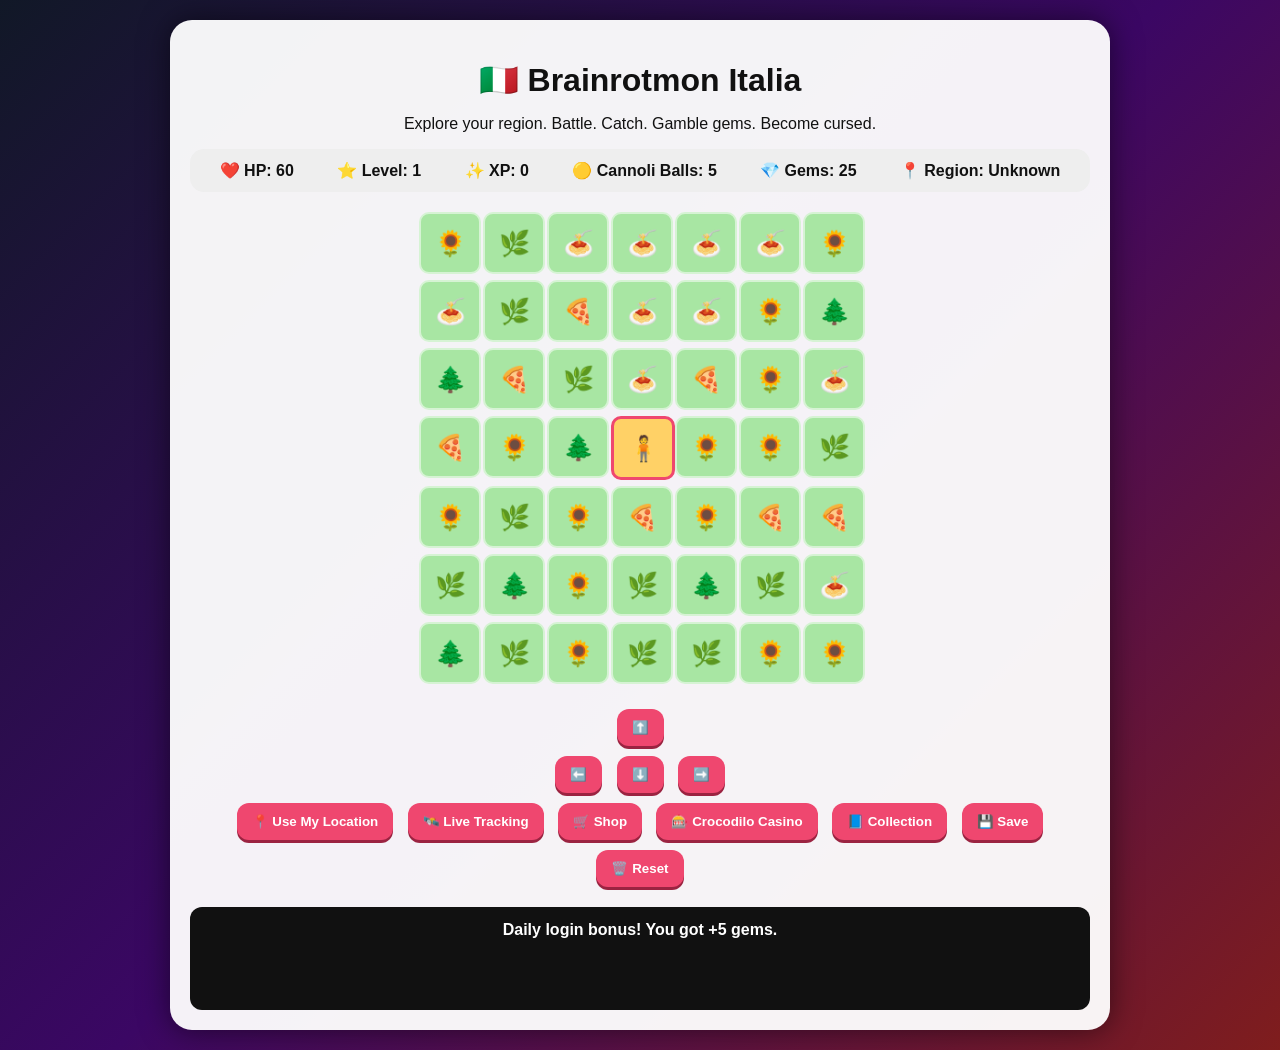
==== brainrot.html @ da54d619 "Add image battles and Crocodilo Casino" ====
<!DOCTYPE html>
<html>
<head>
  <title>Brainrotmon Italia</title>
  <style>
    body {
      font-family: Arial, sans-serif;
      background: linear-gradient(135deg, #111827, #3b0764, #7f1d1d);
      text-align: center;
      color: white;
      margin: 0;
      padding: 20px;
    }

    #game {
      max-width: 900px;
      margin: auto;
      background: rgba(255, 255, 255, 0.95);
      color: #111;
      padding: 20px;
      border-radius: 22px;
      box-shadow: 0 0 30px #0008;
    }

    h1 {
      margin-bottom: 5px;
    }

    #stats {
      display: flex;
      justify-content: space-around;
      flex-wrap: wrap;
      gap: 8px;
      background: #eee;
      padding: 12px;
      border-radius: 14px;
      margin-bottom: 15px;
      font-weight: bold;
    }

    #map {
      display: grid;
      grid-template-columns: repeat(7, 58px);
      gap: 6px;
      justify-content: center;
      margin: 20px;
    }

    .tile {
      width: 58px;
      height: 58px;
      background: #a8e6a3;
      border-radius: 10px;
      display: flex;
      align-items: center;
      justify-content: center;
      font-size: 25px;
      border: 2px solid #ffffff88;
    }

    .player {
      background: #ffd166;
      border: 3px solid #ef476f;
    }

    button {
      margin: 5px;
      padding: 11px 15px;
      border: none;
      border-radius: 12px;
      background: #ef476f;
      color: white;
      cursor: pointer;
      font-weight: bold;
      box-shadow: 0 3px 0 #9b2341;
    }

    button:hover {
      background: #d43d61;
    }

    button:active {
      transform: translateY(2px);
      box-shadow: 0 1px 0 #9b2341;
    }

    #battle, #shop, #collectionBox, #casino {
      background: #f3f3f3;
      border-radius: 16px;
      padding: 14px;
      margin-top: 14px;
    }

    #battleView {
      background: radial-gradient(circle, #fff7ad, #ffb703, #fb7185);
      border: 5px solid #111;
      border-radius: 22px;
      padding: 20px;
      margin: 15px auto;
      max-width: 650px;
      display: flex;
      justify-content: space-around;
      align-items: center;
      gap: 15px;
    }

    .fighter {
      width: 220px;
      min-height: 260px;
      background: white;
      border-radius: 18px;
      padding: 12px;
      box-shadow: 0 0 15px #0004;
    }

    .monster-img {
      width: 190px;
      height: 190px;
      object-fit: contain;
      border-radius: 14px;
      background: #fff;
    }

    .player-avatar {
      font-size: 110px;
      height: 190px;
      display: flex;
      align-items: center;
      justify-content: center;
    }

    .vs {
      font-size: 35px;
      font-weight: bold;
      color: white;
      text-shadow: 2px 2px 4px #000;
    }

    .hpbar {
      width: 200px;
      height: 16px;
      background: #ccc;
      border-radius: 10px;
      margin: 8px auto;
      overflow: hidden;
    }

    .hpfill {
      height: 100%;
      background: #06d6a0;
      width: 100%;
    }

    #casinoPull {
      background: linear-gradient(135deg, #020617, #581c87, #be123c);
      color: white;
      border-radius: 20px;
      padding: 20px;
      margin: 12px auto;
      max-width: 500px;
      border: 4px solid gold;
    }

    #casinoResult img {
      width: 180px;
      height: 180px;
      object-fit: contain;
      background: white;
      border-radius: 18px;
      padding: 10px;
      margin-top: 10px;
    }

    .collection-card {
      display: inline-block;
      width: 150px;
      background: white;
      border-radius: 14px;
      padding: 10px;
      margin: 8px;
      box-shadow: 0 0 10px #0002;
      vertical-align: top;
    }

    .collection-card img {
      width: 120px;
      height: 120px;
      object-fit: contain;
    }

    #log {
      min-height: 75px;
      background: #111;
      color: white;
      border-radius: 12px;
      padding: 14px;
      margin-top: 15px;
      font-weight: bold;
    }

    .hidden {
      display: none;
    }

    @media (max-width: 700px) {
      #battleView {
        flex-direction: column;
      }

      #map {
        grid-template-columns: repeat(7, 42px);
      }

      .tile {
        width: 42px;
        height: 42px;
        font-size: 20px;
      }

      .fighter {
        width: 90%;
      }
    }
  </style>
</head>

<body>
  <div id="game">
    <h1>🇮🇹 Brainrotmon Italia</h1>
    <p>Explore your region. Battle. Catch. Gamble gems. Become cursed.</p>

    <div id="stats">
      <div>❤️ HP: <span id="playerHp">60</span></div>
      <div>⭐ Level: <span id="level">1</span></div>
      <div>✨ XP: <span id="xp">0</span></div>
      <div>🟡 Cannoli Balls: <span id="balls">5</span></div>
      <div>💎 Gems: <span id="gems">20</span></div>
      <div>📍 Region: <span id="region">Unknown</span></div>
    </div>

    <div id="map"></div>

    <div id="controls">
      <button onclick="move('up')">⬆️</button><br>
      <button onclick="move('left')">⬅️</button>
      <button onclick="move('down')">⬇️</button>
      <button onclick="move('right')">➡️</button>
    </div>

    <button onclick="askLocation()">📍 Use My Location</button>
    <button onclick="startLiveLocation()">🛰️ Live Tracking</button>
    <button onclick="openShop()">🛒 Shop</button>
    <button onclick="openCasino()">🎰 Crocodilo Casino</button>
    <button onclick="toggleCollection()">📘 Collection</button>
    <button onclick="saveGame()">💾 Save</button>
    <button onclick="resetGame()">🗑️ Reset</button>

    <div id="battle" class="hidden">
      <div id="battleView">
        <div class="fighter">
          <h3>You</h3>
          <div class="player-avatar">🧍</div>
          <p>Trainer</p>
        </div>

        <div class="vs">VS</div>

        <div class="fighter">
          <h3 id="enemyName"></h3>
          <img id="enemyImage" class="monster-img" src="">
          <div class="hpbar">
            <div id="enemyHpBar" class="hpfill"></div>
          </div>
          <p id="enemyHp"></p>
        </div>
      </div>

      <button onclick="attack('slap')">🤌 Pasta Slap</button>
      <button onclick="attack('espresso')">☕ Espresso Blast</button>
      <button onclick="catchMonster()">Throw Cannoli Ball</button>
      <button onclick="run()">Run</button>
    </div>

    <div id="shop" class="hidden">
      <h3>🛒 Nonna’s Shop</h3>
      <button onclick="buyBall()">Buy Cannoli Ball — 10 XP</button>
      <button onclick="heal()">Eat Pizza — Heal 20 HP for 15 XP</button>
    </div>

    <div id="casino" class="hidden">
      <h3>🎰 Crocodilo Casino</h3>
      <div id="casinoPull">
        <p>Trade <b>25 gems</b> for a mystery Brainrotmon.</p>
        <p>Odds: Common 60%, Rare 30%, Legendary 10%</p>
        <button onclick="gambleBrainrot()">Pull Mystery Brainrotmon — 25 Gems</button>
        <div id="casinoResult"></div>
      </div>
    </div>

    <div id="collectionBox" class="hidden">
      <h3>Your Brainrotmon</h3>
      <div id="collection">None yet.</div>
    </div>

    <div id="log">Click “Use My Location” or walk around to find a Brainrotmon.</div>
  </div>

  <script>
    const monsters = [
      { name: "Bombardiro Crocodilo", hp: 35, image: "images/bombardiro.png", rarity: "Rare" },
      { name: "Tralalero Tralala", hp: 28, image: "images/tralalero.png", rarity: "Common" },
      { name: "Tung Tung Tung Sahur", hp: 40, image: "images/tungtung.png", rarity: "Rare" },
      { name: "Ballerina Cappuccina", hp: 25, image: "images/ballerina.png", rarity: "Common" },
      { name: "Lirili Larila", hp: 30, image: "images/lirili.png", rarity: "Common" },
      { name: "Chimpanzini Bananini", hp: 32, image: "images/chimpanzini.png", rarity: "Common" },
      { name: "Brr Brr Patapim", hp: 45, image: "images/patapim.jpg", rarity: "Legendary" },
      { name: "Frigo Camelo", hp: 38, image: "images/frigo.png", rarity: "Rare" }
    ];

    let player = {
      x: 3,
      y: 3,
      hp: 60,
      maxHp: 60,
      level: 1,
      xp: 0,
      balls: 5,
      gems: 20,
      lastLoginBonus: null
    };

    let currentEnemy = null;
    let currentEnemyMaxHp = 0;
    let collection = [];
    let userLocation = null;
    let liveWatchId = null;

    function dailyLoginBonus() {
      const today = new Date().toDateString();

      if (player.lastLoginBonus !== today) {
        player.gems += 5;
        player.lastLoginBonus = today;
        log("Daily login bonus! You got +5 gems.");
      }
    }

    function askLocation() {
      if (!navigator.geolocation) {
        log("Your browser does not support location.");
        return;
      }

      log("Asking for location permission...");

      navigator.geolocation.getCurrentPosition(
        function(position) {
          userLocation = {
            lat: position.coords.latitude,
            lon: position.coords.longitude
          };

          const region = getRegionFromLocation(userLocation.lat, userLocation.lon);
          document.getElementById("region").textContent = region;
          log(`Location approved! You are in the ${region}.`);
          drawMap();
        },
        function() {
          log("Location permission denied or unavailable.");
        }
      );
    }

    function startLiveLocation() {
      if (!navigator.geolocation) {
        log("Your browser does not support live location.");
        return;
      }

      if (liveWatchId !== null) {
        log("Live tracking is already on.");
        return;
      }

      log("Starting live tracking...");

      liveWatchId = navigator.geolocation.watchPosition(
        function(position) {
          userLocation = {
            lat: position.coords.latitude,
            lon: position.coords.longitude
          };

          const region = getRegionFromLocation(userLocation.lat, userLocation.lon);
          document.getElementById("region").textContent = region;
          log(`Live location updated: ${region}.`);
        },
        function() {
          log("Could not track location.");
        },
        {
          enableHighAccuracy: true,
          maximumAge: 10000,
          timeout: 10000
        }
      );
    }

    function getRegionFromLocation(lat, lon) {
      if (lat > 32 && lat < 37 && lon < -110) return "Desert Cannoli Plains";
      if (lat > 40 && lon < -70 && lon > -90) return "East Coast Espresso Zone";
      if (lat > 25 && lat < 37 && lon > -100 && lon < -80) return "Southern Spaghetti Swamp";
      if (lat > 37 && lat < 50 && lon < -100) return "Northern Parmesan Tundra";
      if (lat > 32 && lat < 42 && lon > -125 && lon < -114) return "West Coast Mozzarella Coast";
      return "Mystery Mozzarella Region";
    }

    function getScenery() {
      const region = userLocation
        ? getRegionFromLocation(userLocation.lat, userLocation.lon)
        : "Default";

      if (region.includes("Desert")) return ["🌵", "🏜️", "☀️", "🪨", "🍕"];
      if (region.includes("East Coast")) return ["🏙️", "🌊", "☕", "🌳", "🍝"];
      if (region.includes("Southern")) return ["🌾", "🐊", "🌿", "🍝", "🍕"];
      if (region.includes("Northern")) return ["❄️", "🌲", "🧀", "🏔️", "🌨️"];
      if (region.includes("West Coast")) return ["🌴", "🌊", "☀️", "🍋", "🍕"];

      return ["🌿", "🌲", "🍝", "🍕", "🌻"];
    }

    function drawMap() {
      const map = document.getElementById("map");
      map.innerHTML = "";

      const scenery = getScenery();

      for (let y = 0; y < 7; y++) {
        for (let x = 0; x < 7; x++) {
          const tile = document.createElement("div");
          tile.className = "tile";

          if (player.x === x && player.y === y) {
            tile.classList.add("player");
            tile.textContent = "🧍";
          } else {
            tile.textContent = scenery[Math.floor(Math.random() * scenery.length)];
          }

          map.appendChild(tile);
        }
      }
    }

    function move(direction) {
      if (currentEnemy) return;

      if (direction === "up" && player.y > 0) player.y--;
      if (direction === "down" && player.y < 6) player.y++;
      if (direction === "left" && player.x > 0) player.x--;
      if (direction === "right" && player.x < 6) player.x++;

      drawMap();

      if (Math.random() < 0.38) {
        startBattle();
      } else {
        if (userLocation) {
          log(`You explore the ${getRegionFromLocation(userLocation.lat, userLocation.lon)}...`);
        } else {
          log("You wander through the pasta fields...");
        }
      }
    }

    function chooseMonster() {
      const roll = Math.random();

      if (roll < 0.08) {
        return monsters.find(m => m.rarity === "Legendary");
      }

      if (roll < 0.32) {
        const rares = monsters.filter(m => m.rarity === "Rare");
        return rares[Math.floor(Math.random() * rares.length)];
      }

      const commons = monsters.filter(m => m.rarity === "Common");
      return commons[Math.floor(Math.random() * commons.length)];
    }

    function startBattle() {
      const monster = chooseMonster();
      currentEnemy = { ...monster };
      currentEnemyMaxHp = currentEnemy.hp;

      document.getElementById("map").style.display = "none";
      document.getElementById("controls").style.display = "none";
      document.getElementById("battle").classList.remove("hidden");
      document.getElementById("shop").classList.add("hidden");
      document.getElementById("casino").classList.add("hidden");

      updateBattle();
      log(`A wild ${currentEnemy.name} appeared! Rarity: ${currentEnemy.rarity}`);
    }

    function attack(type) {
      let damage;

      if (type === "slap") {
        damage = Math.floor(Math.random() * 10) + 6 + player.level;
      } else {
        damage = Math.floor(Math.random() * 15) + 4 + player.level;
      }

      currentEnemy.hp -= damage;

      if (currentEnemy.hp <= 0) {
        player.gems += 5;
        gainXp(20);
        log(`You defeated ${currentEnemy.name}! +20 XP and +5 gems.`);
        endBattle();
      } else {
        enemyAttack();
        updateBattle();
        log(`You used ${type === "slap" ? "Pasta Slap" : "Espresso Blast"} and dealt ${damage} damage!`);
      }
    }

    function enemyAttack() {
      const damage = Math.floor(Math.random() * 8) + 3;
      player.hp -= damage;

      if (player.hp <= 0) {
        player.hp = player.maxHp;
        player.x = 3;
        player.y = 3;
        log("You fainted from too much brainrot. Nonna healed you.");
        endBattle();
        drawMap();
      }

      updateStats();
    }

    function catchMonster() {
      if (player.balls <= 0) {
        log("You have no Cannoli Balls left!");
        return;
      }

      player.balls--;

      let chance = 0.25;

      if (currentEnemy.hp < currentEnemyMaxHp / 2) chance += 0.25;
      if (currentEnemy.hp < currentEnemyMaxHp / 4) chance += 0.25;
      if (currentEnemy.rarity === "Rare") chance -= 0.1;
      if (currentEnemy.rarity === "Legendary") chance -= 0.25;

      if (Math.random() < chance) {
        collection.push(currentEnemy);
        player.gems += 10;
        gainXp(15);
        log(`You caught ${currentEnemy.name}! +15 XP and +10 gems.`);
        updateCollection();
        endBattle();
      } else {
        enemyAttack();
        log(`${currentEnemy.name} escaped the Cannoli Ball!`);
      }

      updateStats();
    }

    function gainXp(amount) {
      player.xp += amount;

      if (player.xp >= player.level * 50) {
        player.xp = 0;
        player.level++;
        player.maxHp += 10;
        player.hp = player.maxHp;

        player.balls += 2;
        player.gems += 10;

        log(`LEVEL UP! You are now level ${player.level}. +2 Cannoli Balls and +10 gems.`);
      }

      updateStats();
    }

    function run() {
      log("You ran away dramatically like an Italian soap opera.");
      endBattle();
    }

    function endBattle() {
      currentEnemy = null;
      document.getElementById("battle").classList.add("hidden");
      document.getElementById("map").style.display = "grid";
      document.getElementById("controls").style.display = "block";
      updateStats();
      drawMap();
    }

    function openShop() {
      document.getElementById("shop").classList.toggle("hidden");
      document.getElementById("casino").classList.add("hidden");
    }

    function openCasino() {
      document.getElementById("casino").classList.toggle("hidden");
      document.getElementById("shop").classList.add("hidden");
    }

    function buyBall() {
      if (player.xp >= 10) {
        player.xp -= 10;
        player.balls++;
        log("You bought one Cannoli Ball.");
      } else {
        log("Not enough XP.");
      }

      updateStats();
    }

    function heal() {
      if (player.xp >= 15) {
        player.xp -= 15;
        player.hp = Math.min(player.maxHp, player.hp + 20);
        log("You ate pizza and healed 20 HP.");
      } else {
        log("Not enough XP.");
      }

      updateStats();
    }

    function gambleBrainrot() {
      if (player.gems < 25) {
        log("Not enough gems for Crocodilo Casino.");
        return;
      }

      player.gems -= 25;
      updateStats();

      const resultBox = document.getElementById("casinoResult");
      resultBox.innerHTML = "<h3>🎰 Rolling...</h3>";

      setTimeout(function() {
        const roll = Math.random();
        let rarity;

        if (roll < 0.60) {
          rarity = "Common";
        } else if (roll < 0.90) {
          rarity = "Rare";
        } else {
          rarity = "Legendary";
        }

        const possible = monsters.filter(m => m.rarity === rarity);
        const prize = { ...possible[Math.floor(Math.random() * possible.length)] };

        collection.push(prize);
        updateCollection();

        resultBox.innerHTML = `
          <h3>You pulled ${prize.name}!</h3>
          <p>Rarity: ${prize.rarity}</p>
          <img src="${prize.image}" alt="${prize.name}">
        `;

        log(`🎰 Crocodilo Casino pull: ${prize.name}! Rarity: ${prize.rarity}`);
        saveGame();
      }, 900);
    }

    function toggleCollection() {
      document.getElementById("collectionBox").classList.toggle("hidden");
      updateCollection();
    }

    function updateStats() {
      document.getElementById("playerHp").textContent = player.hp;
      document.getElementById("level").textContent = player.level;
      document.getElementById("xp").textContent = player.xp;
      document.getElementById("balls").textContent = player.balls;
      document.getElementById("gems").textContent = player.gems;
    }

    function updateBattle() {
      document.getElementById("enemyName").textContent =
        `${currentEnemy.name} (${currentEnemy.rarity})`;

      document.getElementById("enemyImage").src = currentEnemy.image;

      document.getElementById("enemyHp").textContent =
        `HP: ${Math.max(currentEnemy.hp, 0)} / ${currentEnemyMaxHp}`;

      const percent = Math.max((currentEnemy.hp / currentEnemyMaxHp) * 100, 0);
      document.getElementById("enemyHpBar").style.width = percent + "%";
    }

    function updateCollection() {
      const collectionBox = document.getElementById("collection");

      if (!collection.length) {
        collectionBox.innerHTML = "None yet.";
        return;
      }

      collectionBox.innerHTML = collection.map(m => `
        <div class="collection-card">
          <img src="${m.image}" alt="${m.name}">
          <b>${m.name}</b>
          <p>${m.rarity}</p>
        </div>
      `).join("");
    }

    function saveGame() {
      localStorage.setItem("brainrotmonSave", JSON.stringify({
        player,
        collection,
        userLocation
      }));
    }

    function loadGame() {
      const save = localStorage.getItem("brainrotmonSave");

      if (save) {
        const data = JSON.parse(save);
        player = { ...player, ...data.player };
        collection = data.collection || [];
        userLocation = data.userLocation || null;

        if (userLocation) {
          document.getElementById("region").textContent =
            getRegionFromLocation(userLocation.lat, userLocation.lon);
        }
      }

      dailyLoginBonus();
      updateStats();
      updateCollection();
      drawMap();
      saveGame();
    }

    function resetGame() {
      localStorage.removeItem("brainrotmonSave");
      location.reload();
    }

    function log(message) {
      document.getElementById("log").textContent = message;
    }

    document.addEventListener("keydown", function(event) {
      if (event.key === "ArrowUp" || event.key === "8") move("up");
      if (event.key === "ArrowDown" || event.key === "2") move("down");
      if (event.key === "ArrowLeft" || event.key === "4") move("left");
      if (event.key === "ArrowRight" || event.key === "6") move("right");
    });

    loadGame();
  </script>
</body>
</html>
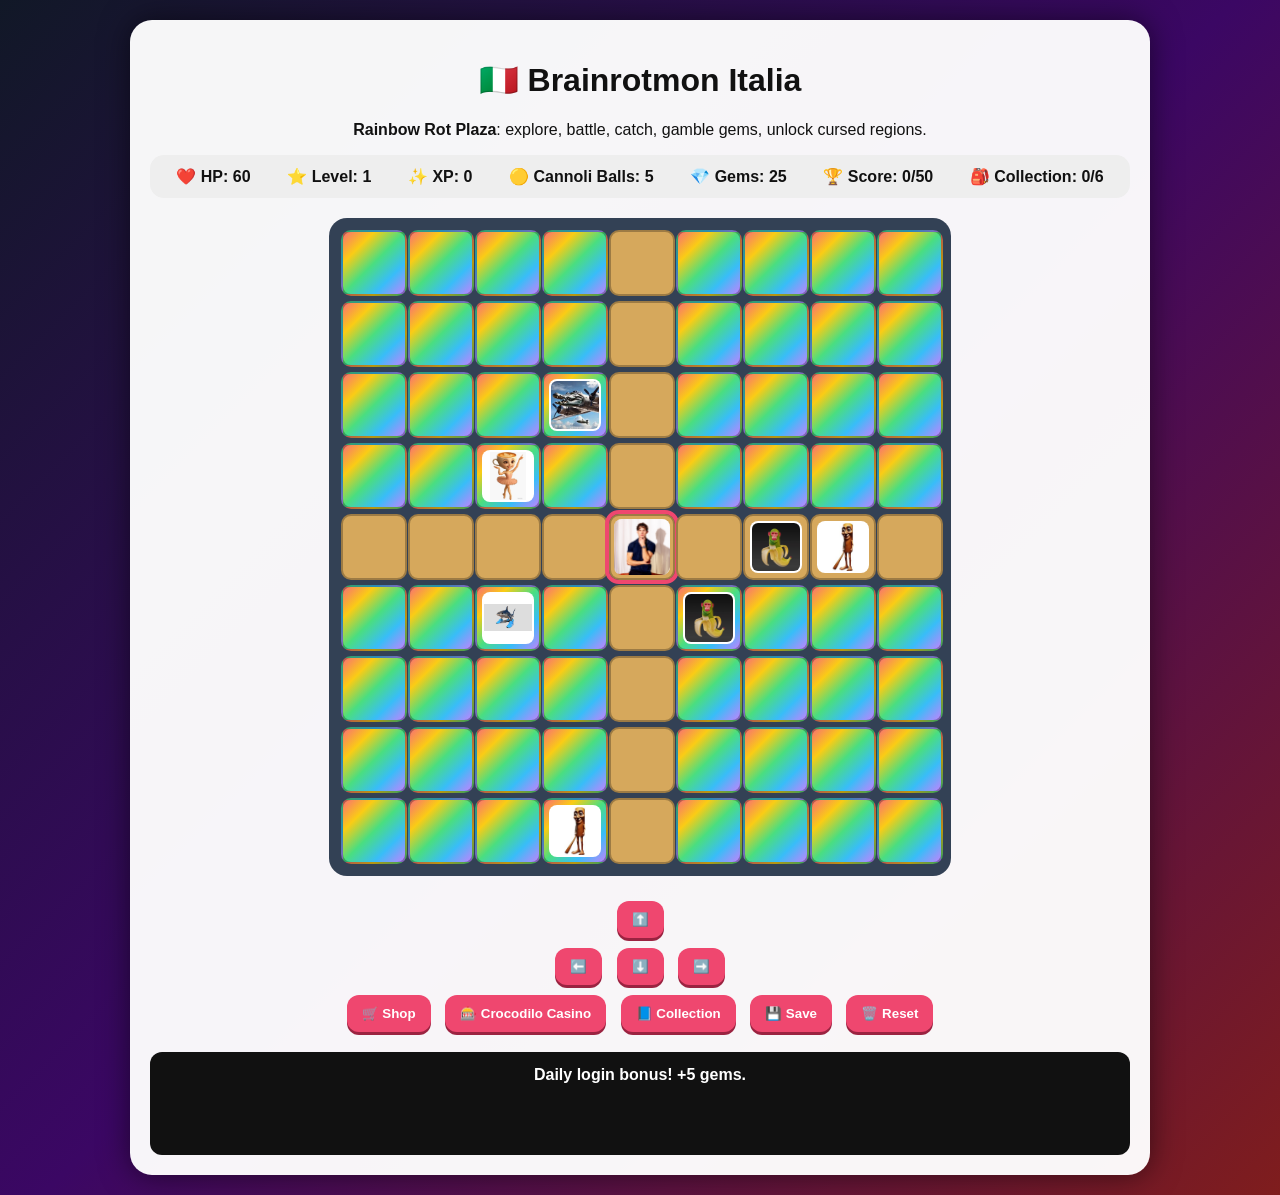
==== commit b417eca9: "Add regions boss and casino upgrades" ====
--- a/brainrot.html
+++ b/brainrot.html
@@ -1,775 +1,422 @@
 <!DOCTYPE html>
 <html>
 <head>
-  <title>Brainrotmon Italia</title>
-  <style>
-    body {
-      font-family: Arial, sans-serif;
-      background: linear-gradient(135deg, #111827, #3b0764, #7f1d1d);
-      text-align: center;
-      color: white;
-      margin: 0;
-      padding: 20px;
-    }
-
-    #game {
-      max-width: 900px;
-      margin: auto;
-      background: rgba(255, 255, 255, 0.95);
-      color: #111;
-      padding: 20px;
-      border-radius: 22px;
-      box-shadow: 0 0 30px #0008;
-    }
-
-    h1 {
-      margin-bottom: 5px;
-    }
-
-    #stats {
-      display: flex;
-      justify-content: space-around;
-      flex-wrap: wrap;
-      gap: 8px;
-      background: #eee;
-      padding: 12px;
-      border-radius: 14px;
-      margin-bottom: 15px;
-      font-weight: bold;
-    }
-
-    #map {
-      display: grid;
-      grid-template-columns: repeat(7, 58px);
-      gap: 6px;
-      justify-content: center;
-      margin: 20px;
-    }
-
-    .tile {
-      width: 58px;
-      height: 58px;
-      background: #a8e6a3;
-      border-radius: 10px;
-      display: flex;
-      align-items: center;
-      justify-content: center;
-      font-size: 25px;
-      border: 2px solid #ffffff88;
-    }
-
-    .player {
-      background: #ffd166;
-      border: 3px solid #ef476f;
-    }
-
-    button {
-      margin: 5px;
-      padding: 11px 15px;
-      border: none;
-      border-radius: 12px;
-      background: #ef476f;
-      color: white;
-      cursor: pointer;
-      font-weight: bold;
-      box-shadow: 0 3px 0 #9b2341;
-    }
-
-    button:hover {
-      background: #d43d61;
-    }
-
-    button:active {
-      transform: translateY(2px);
-      box-shadow: 0 1px 0 #9b2341;
-    }
-
-    #battle, #shop, #collectionBox, #casino {
-      background: #f3f3f3;
-      border-radius: 16px;
-      padding: 14px;
-      margin-top: 14px;
-    }
-
-    #battleView {
-      background: radial-gradient(circle, #fff7ad, #ffb703, #fb7185);
-      border: 5px solid #111;
-      border-radius: 22px;
-      padding: 20px;
-      margin: 15px auto;
-      max-width: 650px;
-      display: flex;
-      justify-content: space-around;
-      align-items: center;
-      gap: 15px;
-    }
-
-    .fighter {
-      width: 220px;
-      min-height: 260px;
-      background: white;
-      border-radius: 18px;
-      padding: 12px;
-      box-shadow: 0 0 15px #0004;
-    }
-
-    .monster-img {
-      width: 190px;
-      height: 190px;
-      object-fit: contain;
-      border-radius: 14px;
-      background: #fff;
-    }
-
-    .player-avatar {
-      font-size: 110px;
-      height: 190px;
-      display: flex;
-      align-items: center;
-      justify-content: center;
-    }
-
-    .vs {
-      font-size: 35px;
-      font-weight: bold;
-      color: white;
-      text-shadow: 2px 2px 4px #000;
-    }
-
-    .hpbar {
-      width: 200px;
-      height: 16px;
-      background: #ccc;
-      border-radius: 10px;
-      margin: 8px auto;
-      overflow: hidden;
-    }
-
-    .hpfill {
-      height: 100%;
-      background: #06d6a0;
-      width: 100%;
-    }
-
-    #casinoPull {
-      background: linear-gradient(135deg, #020617, #581c87, #be123c);
-      color: white;
-      border-radius: 20px;
-      padding: 20px;
-      margin: 12px auto;
-      max-width: 500px;
-      border: 4px solid gold;
-    }
-
-    #casinoResult img {
-      width: 180px;
-      height: 180px;
-      object-fit: contain;
-      background: white;
-      border-radius: 18px;
-      padding: 10px;
-      margin-top: 10px;
-    }
-
-    .collection-card {
-      display: inline-block;
-      width: 150px;
-      background: white;
-      border-radius: 14px;
-      padding: 10px;
-      margin: 8px;
-      box-shadow: 0 0 10px #0002;
-      vertical-align: top;
-    }
-
-    .collection-card img {
-      width: 120px;
-      height: 120px;
-      object-fit: contain;
-    }
-
-    #log {
-      min-height: 75px;
-      background: #111;
-      color: white;
-      border-radius: 12px;
-      padding: 14px;
-      margin-top: 15px;
-      font-weight: bold;
-    }
-
-    .hidden {
-      display: none;
-    }
-
-    @media (max-width: 700px) {
-      #battleView {
-        flex-direction: column;
-      }
-
-      #map {
-        grid-template-columns: repeat(7, 42px);
-      }
-
-      .tile {
-        width: 42px;
-        height: 42px;
-        font-size: 20px;
-      }
-
-      .fighter {
-        width: 90%;
-      }
-    }
-  </style>
+<title>Brainrotmon Italia</title>
+<style>
+body{font-family:Arial,sans-serif;background:linear-gradient(135deg,#111827,#3b0764,#7f1d1d);text-align:center;color:white;margin:0;padding:20px}
+#game{max-width:980px;margin:auto;background:rgba(255,255,255,.96);color:#111;padding:20px;border-radius:22px;box-shadow:0 0 30px #0008}
+#stats{display:flex;justify-content:space-around;flex-wrap:wrap;gap:8px;background:#eee;padding:12px;border-radius:14px;margin-bottom:15px;font-weight:bold}
+#map{display:grid;grid-template-columns:repeat(9,62px);gap:5px;justify-content:center;margin:20px auto;background:#334155;padding:12px;border-radius:18px;width:max-content}
+.tile{width:62px;height:62px;border-radius:10px;display:flex;align-items:center;justify-content:center;border:2px solid #0004;position:relative;overflow:hidden}
+.rainbow{background:linear-gradient(135deg,#f87171,#facc15,#4ade80,#38bdf8,#c084fc)}
+.ocean{background:#38bdf8}.sand{background:#facc15}.forest{background:#22c55e}.cafe{background:#fb7185}.shadow{background:#312e81}.path{background:#d6a85c}.boss{background:radial-gradient(circle,gold,#ef4444,#111);animation:pulse 1s infinite}
+@keyframes pulse{50%{transform:scale(1.06)}}
+.playerTile{outline:4px solid #ef476f}
+.playerSprite{width:56px;height:56px;object-fit:contain;border-radius:8px;background:#fff8}
+.spawnSprite{width:48px;height:48px;object-fit:contain;border-radius:8px;background:white;padding:2px}
+button{margin:5px;padding:11px 15px;border:none;border-radius:12px;background:#ef476f;color:white;cursor:pointer;font-weight:bold;box-shadow:0 3px 0 #9b2341}
+button:hover{background:#d43d61}
+#battle,#shop,#collectionBox,#casino,#releaseBox{background:#f3f3f3;border-radius:16px;padding:14px;margin-top:14px}
+#battleView{background:radial-gradient(circle,#fff7ad,#ffb703,#fb7185);border:5px solid #111;border-radius:22px;padding:20px;margin:15px auto;max-width:650px;display:flex;justify-content:space-around;align-items:center;gap:15px}
+.fighter{width:220px;min-height:260px;background:white;border-radius:18px;padding:12px;box-shadow:0 0 15px #0004}
+.monster-img,.playerBattleImg{width:190px;height:190px;object-fit:contain;border-radius:14px;background:white}
+.vs{font-size:35px;font-weight:bold;color:white;text-shadow:2px 2px 4px #000}
+.hpbar{width:200px;height:16px;background:#ccc;border-radius:10px;margin:8px auto;overflow:hidden}
+.hpfill{height:100%;background:#06d6a0;width:100%}
+#casinoPull{background:linear-gradient(135deg,#020617,#581c87,#be123c);color:white;border-radius:20px;padding:20px;margin:12px auto;max-width:500px;border:4px solid gold}
+#casinoResult img{width:180px;height:180px;object-fit:contain;background:white;border-radius:18px;padding:10px;margin-top:10px}
+.collection-card{display:inline-block;width:150px;background:white;border-radius:14px;padding:10px;margin:8px;box-shadow:0 0 10px #0002;vertical-align:top}
+.collection-card img{width:120px;height:120px;object-fit:contain}
+#log{min-height:75px;background:#111;color:white;border-radius:12px;padding:14px;margin-top:15px;font-weight:bold}
+.hidden{display:none}
+@media(max-width:750px){#map{grid-template-columns:repeat(9,36px)}.tile{width:36px;height:36px}.playerSprite,.spawnSprite{width:32px;height:32px}#battleView{flex-direction:column}}
+</style>
 </head>
 
 <body>
-  <div id="game">
-    <h1>🇮🇹 Brainrotmon Italia</h1>
-    <p>Explore your region. Battle. Catch. Gamble gems. Become cursed.</p>
-
-    <div id="stats">
-      <div>❤️ HP: <span id="playerHp">60</span></div>
-      <div>⭐ Level: <span id="level">1</span></div>
-      <div>✨ XP: <span id="xp">0</span></div>
-      <div>🟡 Cannoli Balls: <span id="balls">5</span></div>
-      <div>💎 Gems: <span id="gems">20</span></div>
-      <div>📍 Region: <span id="region">Unknown</span></div>
-    </div>
-
-    <div id="map"></div>
-
-    <div id="controls">
-      <button onclick="move('up')">⬆️</button><br>
-      <button onclick="move('left')">⬅️</button>
-      <button onclick="move('down')">⬇️</button>
-      <button onclick="move('right')">➡️</button>
-    </div>
-
-    <button onclick="askLocation()">📍 Use My Location</button>
-    <button onclick="startLiveLocation()">🛰️ Live Tracking</button>
-    <button onclick="openShop()">🛒 Shop</button>
-    <button onclick="openCasino()">🎰 Crocodilo Casino</button>
-    <button onclick="toggleCollection()">📘 Collection</button>
-    <button onclick="saveGame()">💾 Save</button>
-    <button onclick="resetGame()">🗑️ Reset</button>
-
-    <div id="battle" class="hidden">
-      <div id="battleView">
-        <div class="fighter">
-          <h3>You</h3>
-          <div class="player-avatar">🧍</div>
-          <p>Trainer</p>
-        </div>
-
-        <div class="vs">VS</div>
-
-        <div class="fighter">
-          <h3 id="enemyName"></h3>
-          <img id="enemyImage" class="monster-img" src="">
-          <div class="hpbar">
-            <div id="enemyHpBar" class="hpfill"></div>
-          </div>
-          <p id="enemyHp"></p>
-        </div>
-      </div>
-
-      <button onclick="attack('slap')">🤌 Pasta Slap</button>
-      <button onclick="attack('espresso')">☕ Espresso Blast</button>
-      <button onclick="catchMonster()">Throw Cannoli Ball</button>
-      <button onclick="run()">Run</button>
-    </div>
-
-    <div id="shop" class="hidden">
-      <h3>🛒 Nonna’s Shop</h3>
-      <button onclick="buyBall()">Buy Cannoli Ball — 10 XP</button>
-      <button onclick="heal()">Eat Pizza — Heal 20 HP for 15 XP</button>
-    </div>
-
-    <div id="casino" class="hidden">
-      <h3>🎰 Crocodilo Casino</h3>
-      <div id="casinoPull">
-        <p>Trade <b>25 gems</b> for a mystery Brainrotmon.</p>
-        <p>Odds: Common 60%, Rare 30%, Legendary 10%</p>
-        <button onclick="gambleBrainrot()">Pull Mystery Brainrotmon — 25 Gems</button>
-        <div id="casinoResult"></div>
-      </div>
-    </div>
-
-    <div id="collectionBox" class="hidden">
-      <h3>Your Brainrotmon</h3>
-      <div id="collection">None yet.</div>
-    </div>
-
-    <div id="log">Click “Use My Location” or walk around to find a Brainrotmon.</div>
-  </div>
-
-  <script>
-    const monsters = [
-      { name: "Bombardiro Crocodilo", hp: 35, image: "images/bombardiro.png", rarity: "Rare" },
-      { name: "Tralalero Tralala", hp: 28, image: "images/tralalero.png", rarity: "Common" },
-      { name: "Tung Tung Tung Sahur", hp: 40, image: "images/tungtung.png", rarity: "Rare" },
-      { name: "Ballerina Cappuccina", hp: 25, image: "images/ballerina.png", rarity: "Common" },
-      { name: "Lirili Larila", hp: 30, image: "images/lirili.png", rarity: "Common" },
-      { name: "Chimpanzini Bananini", hp: 32, image: "images/chimpanzini.png", rarity: "Common" },
-      { name: "Brr Brr Patapim", hp: 45, image: "images/patapim.jpg", rarity: "Legendary" },
-      { name: "Frigo Camelo", hp: 38, image: "images/frigo.png", rarity: "Rare" }
-    ];
-
-    let player = {
-      x: 3,
-      y: 3,
-      hp: 60,
-      maxHp: 60,
-      level: 1,
-      xp: 0,
-      balls: 5,
-      gems: 20,
-      lastLoginBonus: null
-    };
-
-    let currentEnemy = null;
-    let currentEnemyMaxHp = 0;
-    let collection = [];
-    let userLocation = null;
-    let liveWatchId = null;
-
-    function dailyLoginBonus() {
-      const today = new Date().toDateString();
-
-      if (player.lastLoginBonus !== today) {
-        player.gems += 5;
-        player.lastLoginBonus = today;
-        log("Daily login bonus! You got +5 gems.");
-      }
-    }
-
-    function askLocation() {
-      if (!navigator.geolocation) {
-        log("Your browser does not support location.");
-        return;
-      }
-
-      log("Asking for location permission...");
-
-      navigator.geolocation.getCurrentPosition(
-        function(position) {
-          userLocation = {
-            lat: position.coords.latitude,
-            lon: position.coords.longitude
-          };
-
-          const region = getRegionFromLocation(userLocation.lat, userLocation.lon);
-          document.getElementById("region").textContent = region;
-          log(`Location approved! You are in the ${region}.`);
-          drawMap();
-        },
-        function() {
-          log("Location permission denied or unavailable.");
-        }
-      );
-    }
-
-    function startLiveLocation() {
-      if (!navigator.geolocation) {
-        log("Your browser does not support live location.");
-        return;
-      }
-
-      if (liveWatchId !== null) {
-        log("Live tracking is already on.");
-        return;
-      }
-
-      log("Starting live tracking...");
-
-      liveWatchId = navigator.geolocation.watchPosition(
-        function(position) {
-          userLocation = {
-            lat: position.coords.latitude,
-            lon: position.coords.longitude
-          };
-
-          const region = getRegionFromLocation(userLocation.lat, userLocation.lon);
-          document.getElementById("region").textContent = region;
-          log(`Live location updated: ${region}.`);
-        },
-        function() {
-          log("Could not track location.");
-        },
-        {
-          enableHighAccuracy: true,
-          maximumAge: 10000,
-          timeout: 10000
-        }
-      );
-    }
-
-    function getRegionFromLocation(lat, lon) {
-      if (lat > 32 && lat < 37 && lon < -110) return "Desert Cannoli Plains";
-      if (lat > 40 && lon < -70 && lon > -90) return "East Coast Espresso Zone";
-      if (lat > 25 && lat < 37 && lon > -100 && lon < -80) return "Southern Spaghetti Swamp";
-      if (lat > 37 && lat < 50 && lon < -100) return "Northern Parmesan Tundra";
-      if (lat > 32 && lat < 42 && lon > -125 && lon < -114) return "West Coast Mozzarella Coast";
-      return "Mystery Mozzarella Region";
-    }
-
-    function getScenery() {
-      const region = userLocation
-        ? getRegionFromLocation(userLocation.lat, userLocation.lon)
-        : "Default";
-
-      if (region.includes("Desert")) return ["🌵", "🏜️", "☀️", "🪨", "🍕"];
-      if (region.includes("East Coast")) return ["🏙️", "🌊", "☕", "🌳", "🍝"];
-      if (region.includes("Southern")) return ["🌾", "🐊", "🌿", "🍝", "🍕"];
-      if (region.includes("Northern")) return ["❄️", "🌲", "🧀", "🏔️", "🌨️"];
-      if (region.includes("West Coast")) return ["🌴", "🌊", "☀️", "🍋", "🍕"];
-
-      return ["🌿", "🌲", "🍝", "🍕", "🌻"];
-    }
-
-    function drawMap() {
-      const map = document.getElementById("map");
-      map.innerHTML = "";
-
-      const scenery = getScenery();
-
-      for (let y = 0; y < 7; y++) {
-        for (let x = 0; x < 7; x++) {
-          const tile = document.createElement("div");
-          tile.className = "tile";
-
-          if (player.x === x && player.y === y) {
-            tile.classList.add("player");
-            tile.textContent = "🧍";
-          } else {
-            tile.textContent = scenery[Math.floor(Math.random() * scenery.length)];
-          }
-
-          map.appendChild(tile);
-        }
-      }
-    }
-
-    function move(direction) {
-      if (currentEnemy) return;
-
-      if (direction === "up" && player.y > 0) player.y--;
-      if (direction === "down" && player.y < 6) player.y++;
-      if (direction === "left" && player.x > 0) player.x--;
-      if (direction === "right" && player.x < 6) player.x++;
-
-      drawMap();
-
-      if (Math.random() < 0.38) {
-        startBattle();
-      } else {
-        if (userLocation) {
-          log(`You explore the ${getRegionFromLocation(userLocation.lat, userLocation.lon)}...`);
-        } else {
-          log("You wander through the pasta fields...");
-        }
-      }
-    }
-
-    function chooseMonster() {
-      const roll = Math.random();
-
-      if (roll < 0.08) {
-        return monsters.find(m => m.rarity === "Legendary");
-      }
-
-      if (roll < 0.32) {
-        const rares = monsters.filter(m => m.rarity === "Rare");
-        return rares[Math.floor(Math.random() * rares.length)];
-      }
-
-      const commons = monsters.filter(m => m.rarity === "Common");
-      return commons[Math.floor(Math.random() * commons.length)];
-    }
-
-    function startBattle() {
-      const monster = chooseMonster();
-      currentEnemy = { ...monster };
-      currentEnemyMaxHp = currentEnemy.hp;
-
-      document.getElementById("map").style.display = "none";
-      document.getElementById("controls").style.display = "none";
-      document.getElementById("battle").classList.remove("hidden");
-      document.getElementById("shop").classList.add("hidden");
-      document.getElementById("casino").classList.add("hidden");
-
-      updateBattle();
-      log(`A wild ${currentEnemy.name} appeared! Rarity: ${currentEnemy.rarity}`);
-    }
-
-    function attack(type) {
-      let damage;
-
-      if (type === "slap") {
-        damage = Math.floor(Math.random() * 10) + 6 + player.level;
-      } else {
-        damage = Math.floor(Math.random() * 15) + 4 + player.level;
-      }
-
-      currentEnemy.hp -= damage;
-
-      if (currentEnemy.hp <= 0) {
-        player.gems += 5;
-        gainXp(20);
-        log(`You defeated ${currentEnemy.name}! +20 XP and +5 gems.`);
-        endBattle();
-      } else {
-        enemyAttack();
-        updateBattle();
-        log(`You used ${type === "slap" ? "Pasta Slap" : "Espresso Blast"} and dealt ${damage} damage!`);
-      }
-    }
-
-    function enemyAttack() {
-      const damage = Math.floor(Math.random() * 8) + 3;
-      player.hp -= damage;
-
-      if (player.hp <= 0) {
-        player.hp = player.maxHp;
-        player.x = 3;
-        player.y = 3;
-        log("You fainted from too much brainrot. Nonna healed you.");
-        endBattle();
-        drawMap();
-      }
-
-      updateStats();
-    }
-
-    function catchMonster() {
-      if (player.balls <= 0) {
-        log("You have no Cannoli Balls left!");
-        return;
-      }
-
-      player.balls--;
-
-      let chance = 0.25;
-
-      if (currentEnemy.hp < currentEnemyMaxHp / 2) chance += 0.25;
-      if (currentEnemy.hp < currentEnemyMaxHp / 4) chance += 0.25;
-      if (currentEnemy.rarity === "Rare") chance -= 0.1;
-      if (currentEnemy.rarity === "Legendary") chance -= 0.25;
-
-      if (Math.random() < chance) {
-        collection.push(currentEnemy);
-        player.gems += 10;
-        gainXp(15);
-        log(`You caught ${currentEnemy.name}! +15 XP and +10 gems.`);
-        updateCollection();
-        endBattle();
-      } else {
-        enemyAttack();
-        log(`${currentEnemy.name} escaped the Cannoli Ball!`);
-      }
-
-      updateStats();
-    }
-
-    function gainXp(amount) {
-      player.xp += amount;
-
-      if (player.xp >= player.level * 50) {
-        player.xp = 0;
-        player.level++;
-        player.maxHp += 10;
-        player.hp = player.maxHp;
-
-        player.balls += 2;
-        player.gems += 10;
-
-        log(`LEVEL UP! You are now level ${player.level}. +2 Cannoli Balls and +10 gems.`);
-      }
-
-      updateStats();
-    }
-
-    function run() {
-      log("You ran away dramatically like an Italian soap opera.");
-      endBattle();
-    }
-
-    function endBattle() {
-      currentEnemy = null;
-      document.getElementById("battle").classList.add("hidden");
-      document.getElementById("map").style.display = "grid";
-      document.getElementById("controls").style.display = "block";
-      updateStats();
-      drawMap();
-    }
-
-    function openShop() {
-      document.getElementById("shop").classList.toggle("hidden");
-      document.getElementById("casino").classList.add("hidden");
-    }
-
-    function openCasino() {
-      document.getElementById("casino").classList.toggle("hidden");
-      document.getElementById("shop").classList.add("hidden");
-    }
-
-    function buyBall() {
-      if (player.xp >= 10) {
-        player.xp -= 10;
-        player.balls++;
-        log("You bought one Cannoli Ball.");
-      } else {
-        log("Not enough XP.");
-      }
-
-      updateStats();
-    }
-
-    function heal() {
-      if (player.xp >= 15) {
-        player.xp -= 15;
-        player.hp = Math.min(player.maxHp, player.hp + 20);
-        log("You ate pizza and healed 20 HP.");
-      } else {
-        log("Not enough XP.");
-      }
-
-      updateStats();
-    }
-
-    function gambleBrainrot() {
-      if (player.gems < 25) {
-        log("Not enough gems for Crocodilo Casino.");
-        return;
-      }
-
-      player.gems -= 25;
-      updateStats();
-
-      const resultBox = document.getElementById("casinoResult");
-      resultBox.innerHTML = "<h3>🎰 Rolling...</h3>";
-
-      setTimeout(function() {
-        const roll = Math.random();
-        let rarity;
-
-        if (roll < 0.60) {
-          rarity = "Common";
-        } else if (roll < 0.90) {
-          rarity = "Rare";
-        } else {
-          rarity = "Legendary";
-        }
-
-        const possible = monsters.filter(m => m.rarity === rarity);
-        const prize = { ...possible[Math.floor(Math.random() * possible.length)] };
-
-        collection.push(prize);
-        updateCollection();
-
-        resultBox.innerHTML = `
-          <h3>You pulled ${prize.name}!</h3>
-          <p>Rarity: ${prize.rarity}</p>
-          <img src="${prize.image}" alt="${prize.name}">
-        `;
-
-        log(`🎰 Crocodilo Casino pull: ${prize.name}! Rarity: ${prize.rarity}`);
-        saveGame();
-      }, 900);
-    }
-
-    function toggleCollection() {
-      document.getElementById("collectionBox").classList.toggle("hidden");
-      updateCollection();
-    }
-
-    function updateStats() {
-      document.getElementById("playerHp").textContent = player.hp;
-      document.getElementById("level").textContent = player.level;
-      document.getElementById("xp").textContent = player.xp;
-      document.getElementById("balls").textContent = player.balls;
-      document.getElementById("gems").textContent = player.gems;
-    }
-
-    function updateBattle() {
-      document.getElementById("enemyName").textContent =
-        `${currentEnemy.name} (${currentEnemy.rarity})`;
-
-      document.getElementById("enemyImage").src = currentEnemy.image;
-
-      document.getElementById("enemyHp").textContent =
-        `HP: ${Math.max(currentEnemy.hp, 0)} / ${currentEnemyMaxHp}`;
-
-      const percent = Math.max((currentEnemy.hp / currentEnemyMaxHp) * 100, 0);
-      document.getElementById("enemyHpBar").style.width = percent + "%";
-    }
-
-    function updateCollection() {
-      const collectionBox = document.getElementById("collection");
-
-      if (!collection.length) {
-        collectionBox.innerHTML = "None yet.";
-        return;
-      }
-
-      collectionBox.innerHTML = collection.map(m => `
-        <div class="collection-card">
-          <img src="${m.image}" alt="${m.name}">
-          <b>${m.name}</b>
-          <p>${m.rarity}</p>
-        </div>
-      `).join("");
-    }
-
-    function saveGame() {
-      localStorage.setItem("brainrotmonSave", JSON.stringify({
-        player,
-        collection,
-        userLocation
-      }));
-    }
-
-    function loadGame() {
-      const save = localStorage.getItem("brainrotmonSave");
-
-      if (save) {
-        const data = JSON.parse(save);
-        player = { ...player, ...data.player };
-        collection = data.collection || [];
-        userLocation = data.userLocation || null;
-
-        if (userLocation) {
-          document.getElementById("region").textContent =
-            getRegionFromLocation(userLocation.lat, userLocation.lon);
-        }
-      }
-
-      dailyLoginBonus();
-      updateStats();
-      updateCollection();
-      drawMap();
-      saveGame();
-    }
-
-    function resetGame() {
-      localStorage.removeItem("brainrotmonSave");
-      location.reload();
-    }
-
-    function log(message) {
-      document.getElementById("log").textContent = message;
-    }
-
-    document.addEventListener("keydown", function(event) {
-      if (event.key === "ArrowUp" || event.key === "8") move("up");
-      if (event.key === "ArrowDown" || event.key === "2") move("down");
-      if (event.key === "ArrowLeft" || event.key === "4") move("left");
-      if (event.key === "ArrowRight" || event.key === "6") move("right");
-    });
-
-    loadGame();
-  </script>
+<div id="game">
+<h1>🇮🇹 Brainrotmon Italia</h1>
+<p><b id="regionTitle">Rainbow Rot Plaza</b>: explore, battle, catch, gamble gems, unlock cursed regions.</p>
+
+<div id="stats">
+<div>❤️ HP: <span id="playerHp">60</span></div>
+<div>⭐ Level: <span id="level">1</span></div>
+<div>✨ XP: <span id="xp">0</span></div>
+<div>🟡 Cannoli Balls: <span id="balls">5</span></div>
+<div>💎 Gems: <span id="gems">20</span></div>
+<div>🏆 Score: <span id="score">0</span>/50</div>
+<div>🎒 Collection: <span id="collectionCount">0</span>/6</div>
+</div>
+
+<div id="map"></div>
+
+<div id="controls">
+<button onclick="move('up')">⬆️</button><br>
+<button onclick="move('left')">⬅️</button>
+<button onclick="move('down')">⬇️</button>
+<button onclick="move('right')">➡️</button>
+</div>
+
+<button onclick="openShop()">🛒 Shop</button>
+<button onclick="openCasino()">🎰 Crocodilo Casino</button>
+<button onclick="toggleCollection()">📘 Collection</button>
+<button onclick="saveGame()">💾 Save</button>
+<button onclick="resetGame()">🗑️ Reset</button>
+
+<div id="battle" class="hidden">
+<div id="battleView">
+<div class="fighter">
+<h3>You</h3>
+<img class="playerBattleImg" src="images/clavicular.png">
+<p>Clavicular Trainer</p>
+</div>
+<div class="vs">VS</div>
+<div class="fighter">
+<h3 id="enemyName"></h3>
+<img id="enemyImage" class="monster-img" src="">
+<div class="hpbar"><div id="enemyHpBar" class="hpfill"></div></div>
+<p id="enemyHp"></p>
+</div>
+</div>
+<button onclick="attack('slap')">🤌 Pasta Slap</button>
+<button onclick="attack('espresso')">☕ Espresso Blast</button>
+<button onclick="catchMonster()">Throw Cannoli Ball</button>
+<button onclick="run()">Run</button>
+</div>
+
+<div id="shop" class="hidden">
+<h3>🛒 Nonna’s Shop</h3>
+<button onclick="buyBall()">Buy Cannoli Ball — 10 XP</button>
+<button onclick="heal()">Eat Pizza — Heal 20 HP for 15 XP</button>
+</div>
+
+<div id="casino" class="hidden">
+<h3>🎰 Crocodilo Casino</h3>
+<div id="casinoPull">
+<p>Trade <b>25 gems</b> for monsters or rare gem jackpots.</p>
+<p>Monster odds: Common 58%, Rare 27%, Legendary 8%, Gem Jackpot 7%</p>
+<button onclick="gambleBrainrot()">Open Mystery Case — 25 Gems</button>
+<div id="casinoResult"></div>
+</div>
+</div>
+
+<div id="collectionBox" class="hidden">
+<h3>Your Brainrotmon</h3>
+<div id="collection">None yet.</div>
+</div>
+
+<div id="releaseBox" class="hidden">
+<h3>Collection Full</h3>
+<p id="releaseMessage"></p>
+<div id="releaseOptions"></div>
+<button onclick="cancelPendingBrainrot()">Let the new Brainrot go</button>
+</div>
+
+<div id="log">Move around. Step on Brainrots to battle them. Reach edges to travel regions.</div>
+</div>
+
+<script>
+const monsters=[
+{name:"Bombardiro Crocodilo",hp:35,image:"images/bombardiro.png",rarity:"Rare"},
+{name:"Tralalero Tralala",hp:28,image:"images/tralalero.png",rarity:"Common"},
+{name:"Tung Tung Tung Sahur",hp:40,image:"images/tungtung.png",rarity:"Rare"},
+{name:"Ballerina Cappuccina",hp:25,image:"images/ballerina.png",rarity:"Common"},
+{name:"Lirili Larila",hp:30,image:"images/lirili.png",rarity:"Common"},
+{name:"Chimpanzini Bananini",hp:32,image:"images/chimpanzini.png",rarity:"Common"},
+{name:"Brr Brr Patapim",hp:45,image:"images/patapim.jpg",rarity:"Legendary"},
+{name:"Frigo Camelo",hp:38,image:"images/frigo.png",rarity:"Rare"}
+];
+
+const regions={
+plaza:{name:"Rainbow Rot Plaza",terrain:"rainbow",bias:null,edges:{left:"ocean",right:"dunes",up:"woods",down:"cafe"}},
+ocean:{name:"Brainrot Ocean",terrain:"ocean",bias:"Tralalero Tralala",edges:{right:"plaza"}},
+dunes:{name:"Cannoli Dunes",terrain:"sand",bias:"Frigo Camelo",edges:{left:"plaza"}},
+woods:{name:"Patapim Woods",terrain:"forest",bias:"Brr Brr Patapim",edges:{down:"plaza"},boss:true},
+cafe:{name:"Cappuccina District",terrain:"cafe",bias:"Ballerina Cappuccina",edges:{up:"plaza"}},
+shadow:{name:"Shadow Spaghetti Route",terrain:"shadow",bias:"Tung Tung Tung Sahur",edges:{down:"woods"}}
+};
+
+const mapWidth=9,mapHeight=9,maxCollection=6;
+let currentRegion="plaza",mapTiles=[],brainrotSpawns=[];
+let player={x:4,y:4,hp:60,maxHp:60,level:1,xp:0,balls:5,gems:20,lastLoginBonus:null,shadowUnlocked:false};
+let currentEnemy=null,currentEnemyMaxHp=0,isBossFight=false,collection=[],pendingBrainrot=null;
+
+function dailyLoginBonus(){
+const today=new Date().toDateString();
+if(player.lastLoginBonus!==today){player.gems+=5;player.lastLoginBonus=today;log("Daily login bonus! +5 gems.");}
+}
+
+function getScore(){
+let total=0;
+collection.forEach(m=>{if(m.rarity==="Common")total+=2;if(m.rarity==="Rare")total+=8;if(m.rarity==="Legendary")total+=20;});
+return Math.min(total,50);
+}
+
+function generateTerrain(){
+const terrain=regions[currentRegion].terrain;
+mapTiles=[];
+for(let y=0;y<mapHeight;y++){
+const row=[];
+for(let x=0;x<mapWidth;x++){
+if(x===4||y===4)row.push("path");
+else row.push(terrain);
+}
+mapTiles.push(row);
+}
+if(regions[currentRegion].boss)mapTiles[1][4]="boss";
+}
+
+function weightedMonster(){
+const bias=regions[currentRegion].bias;
+if(bias&&Math.random()<0.55)return {...monsters.find(m=>m.name===bias)};
+return {...chooseMonster()};
+}
+
+function chooseMonster(){
+const roll=Math.random();
+if(roll<0.08)return monsters.find(m=>m.rarity==="Legendary");
+if(roll<0.32){const rares=monsters.filter(m=>m.rarity==="Rare");return rares[Math.floor(Math.random()*rares.length)];}
+const commons=monsters.filter(m=>m.rarity==="Common");return commons[Math.floor(Math.random()*commons.length)];
+}
+
+function reshuffleBrainrots(){
+brainrotSpawns=[];
+while(brainrotSpawns.length<7){
+const x=Math.floor(Math.random()*mapWidth),y=Math.floor(Math.random()*mapHeight);
+if(x===player.x&&y===player.y)continue;
+if(mapTiles[y][x]==="boss")continue;
+if(brainrotSpawns.some(s=>s.x===x&&s.y===y))continue;
+brainrotSpawns.push({x,y,monster:weightedMonster()});
+}
+drawMap();
+}
+
+function drawMap(){
+document.getElementById("regionTitle").textContent=regions[currentRegion].name;
+const map=document.getElementById("map");map.innerHTML="";
+for(let y=0;y<mapHeight;y++){
+for(let x=0;x<mapWidth;x++){
+const tile=document.createElement("div");
+tile.className=`tile ${mapTiles[y][x]}`;
+const spawn=brainrotSpawns.find(s=>s.x===x&&s.y===y);
+if(player.x===x&&player.y===y){tile.classList.add("playerTile");tile.innerHTML=`<img class="playerSprite" src="images/clavicular.png">`;}
+else if(spawn){tile.innerHTML=`<img class="spawnSprite" src="${spawn.monster.image}">`;}
+else if(mapTiles[y][x]==="boss"){tile.innerHTML="👑";}
+map.appendChild(tile);
+}}
+}
+
+function transitionRegion(dir){
+const next=regions[currentRegion].edges[dir];
+if(!next){log("There is no route that way yet.");return false;}
+if(next==="shadow"&&!player.shadowUnlocked){log("A cursed gate blocks the way. Defeat Brr Brr Patapim first.");return false;}
+currentRegion=next;player.x=4;player.y=4;generateTerrain();reshuffleBrainrots();
+log(`You entered ${regions[currentRegion].name}.`);
+saveGame();return true;
+}
+
+function move(direction){
+if(currentEnemy)return;
+let newX=player.x,newY=player.y;
+if(direction==="up")newY--; if(direction==="down")newY++; if(direction==="left")newX--; if(direction==="right")newX++;
+if(newX<0)return transitionRegion("left");
+if(newX>=mapWidth)return transitionRegion("right");
+if(newY<0)return transitionRegion("up");
+if(newY>=mapHeight)return transitionRegion("down");
+player.x=newX;player.y=newY;drawMap();
+
+if(mapTiles[player.y][player.x]==="boss"){
+startBattle({...monsters.find(m=>m.name==="Brr Brr Patapim"),hp:95},true);return;
+}
+
+const spawnIndex=brainrotSpawns.findIndex(s=>s.x===player.x&&s.y===player.y);
+if(spawnIndex!==-1){
+startBattle(brainrotSpawns[spawnIndex].monster,false);
+brainrotSpawns.splice(spawnIndex,1);
+}else log(`You move through ${regions[currentRegion].name}.`);
+}
+
+function startBattle(monster,boss=false){
+currentEnemy={...monster};currentEnemyMaxHp=currentEnemy.hp;isBossFight=boss;
+document.getElementById("map").style.display="none";
+document.getElementById("controls").style.display="none";
+document.getElementById("battle").classList.remove("hidden");
+document.getElementById("shop").classList.add("hidden");
+document.getElementById("casino").classList.add("hidden");
+updateBattle();
+log(boss?`⚠️ BOSS FIGHT: ${currentEnemy.name} emerges from the woods!`:`A wild ${currentEnemy.name} appeared!`);
+}
+
+function attack(type){
+let damage=type==="slap"?Math.floor(Math.random()*10)+6+player.level:Math.floor(Math.random()*15)+4+player.level;
+currentEnemy.hp-=damage;
+if(currentEnemy.hp<=0){
+if(isBossFight){player.level++;player.maxHp+=10;player.hp=player.maxHp;player.gems+=50;player.shadowUnlocked=true;regions.woods.edges.up="shadow";log("👑 You defeated Brr Brr Patapim! Level up, +50 gems, Shadow Spaghetti Route unlocked!");}
+else{player.gems+=5;gainXp(20);log(`You defeated ${currentEnemy.name}! +20 XP and +5 gems.`);}
+endBattle(true);
+}else{enemyAttack();updateBattle();log(`You used ${type==="slap"?"Pasta Slap":"Espresso Blast"} and dealt ${damage} damage!`);}
+}
+
+function enemyAttack(){
+const damage=Math.floor(Math.random()*8)+3+(isBossFight?5:0);
+player.hp-=damage;
+if(player.hp<=0){player.hp=player.maxHp;player.x=4;player.y=4;log("You fainted from too much brainrot. Nonna healed you.");endBattle(true);}
+updateStats();
+}
+
+function catchMonster(){
+if(isBossFight){log("You cannot catch the boss. Defeat it to unlock the next region.");return;}
+if(player.balls<=0){log("You have no Cannoli Balls left!");return;}
+player.balls--;
+let chance=.25;
+if(currentEnemy.hp<currentEnemyMaxHp/2)chance+=.25;
+if(currentEnemy.hp<currentEnemyMaxHp/4)chance+=.25;
+if(currentEnemy.rarity==="Rare")chance-=.1;
+if(currentEnemy.rarity==="Legendary")chance-=.25;
+if(Math.random()<chance){
+addBrainrot(currentEnemy,`You caught ${currentEnemy.name}! +15 XP and +10 gems.`);
+player.gems+=10;gainXp(15);endBattle(true);
+}else{enemyAttack();log(`${currentEnemy.name} escaped the Cannoli Ball!`);}
+updateStats();
+}
+
+function addBrainrot(monster,successMessage){
+if(collection.length<maxCollection){collection.push({...monster});updateCollection();log(successMessage);saveGame();return true;}
+pendingBrainrot={...monster,message:successMessage};
+showReleaseMenu(monster);
+return false;
+}
+
+function showReleaseMenu(monster){
+document.getElementById("releaseBox").classList.remove("hidden");
+document.getElementById("releaseMessage").textContent=`Your collection is full. Release one Brainrotmon to keep ${monster.name}, or let it go.`;
+const box=document.getElementById("releaseOptions");
+box.innerHTML=collection.map((m,i)=>`<button onclick="releaseForPending(${i})">Release ${m.name} (${m.rarity})</button>`).join("");
+}
+
+function releaseForPending(index){
+const released=collection.splice(index,1)[0];
+collection.push(pendingBrainrot);
+log(`Released ${released.name}. Kept ${pendingBrainrot.name}.`);
+pendingBrainrot=null;
+document.getElementById("releaseBox").classList.add("hidden");
+updateCollection();updateStats();saveGame();
+}
+
+function cancelPendingBrainrot(){
+log(`${pendingBrainrot.name} was let go.`);
+pendingBrainrot=null;
+document.getElementById("releaseBox").classList.add("hidden");
+}
+
+function gainXp(amount){
+player.xp+=amount;
+if(player.xp>=player.level*50){
+player.xp=0;player.level++;player.maxHp+=10;player.hp=player.maxHp;player.balls+=2;player.gems+=10;
+log(`LEVEL UP! Level ${player.level}. +2 Cannoli Balls and +10 gems.`);
+}
+updateStats();
+}
+
+function run(){log("You ran away dramatically. The Brainrots reshuffled.");endBattle(true);}
+
+function endBattle(reshuffle){
+currentEnemy=null;isBossFight=false;
+document.getElementById("battle").classList.add("hidden");
+document.getElementById("map").style.display="grid";
+document.getElementById("controls").style.display="block";
+if(reshuffle)reshuffleBrainrots();
+updateStats();drawMap();saveGame();
+}
+
+function openShop(){document.getElementById("shop").classList.toggle("hidden");document.getElementById("casino").classList.add("hidden");}
+function openCasino(){document.getElementById("casino").classList.toggle("hidden");document.getElementById("shop").classList.add("hidden");}
+
+function buyBall(){if(player.xp>=10){player.xp-=10;player.balls++;log("You bought one Cannoli Ball.");}else log("Not enough XP.");updateStats();saveGame();}
+function heal(){if(player.xp>=15){player.xp-=15;player.hp=Math.min(player.maxHp,player.hp+20);log("You ate pizza and healed 20 HP.");}else log("Not enough XP.");updateStats();saveGame();}
+
+function gambleBrainrot(){
+if(player.gems<25){log("Not enough gems for Crocodilo Casino.");return;}
+player.gems-=25;updateStats();
+const resultBox=document.getElementById("casinoResult");
+resultBox.innerHTML="<h3>🎰 Opening case...</h3>";
+let flashes=0;
+const flash=setInterval(()=>{
+const fake=monsters[Math.floor(Math.random()*monsters.length)];
+resultBox.innerHTML=`<h3>🎰 ${fake.name}</h3><img src="${fake.image}">`;
+flashes++;
+if(flashes>=8){
+clearInterval(flash);
+const roll=Math.random();
+if(roll>.93){
+const jackpot=[30,50,100][Math.floor(Math.random()*3)];
+player.gems+=jackpot;resultBox.innerHTML=`<h3>💎 GEM JACKPOT!</h3><p>+${jackpot} gems</p>`;log(`Crocodilo Casino jackpot! +${jackpot} gems.`);
+}else{
+let rarity=roll<.58?"Common":roll<.85?"Rare":"Legendary";
+const possible=monsters.filter(m=>m.rarity===rarity);
+const prize={...possible[Math.floor(Math.random()*possible.length)]};
+resultBox.innerHTML=`<h3>You pulled ${prize.name}!</h3><p>${prize.rarity}</p><img src="${prize.image}">`;
+addBrainrot(prize,`🎰 Crocodilo Casino pull: ${prize.name}!`);
+}
+reshuffleBrainrots();updateStats();saveGame();
+}},130);
+}
+
+function toggleCollection(){document.getElementById("collectionBox").classList.toggle("hidden");updateCollection();}
+
+function updateStats(){
+document.getElementById("playerHp").textContent=player.hp;
+document.getElementById("level").textContent=player.level;
+document.getElementById("xp").textContent=player.xp;
+document.getElementById("balls").textContent=player.balls;
+document.getElementById("gems").textContent=player.gems;
+document.getElementById("score").textContent=getScore();
+document.getElementById("collectionCount").textContent=collection.length;
+}
+
+function updateBattle(){
+document.getElementById("enemyName").textContent=`${currentEnemy.name} (${isBossFight?"BOSS":currentEnemy.rarity})`;
+document.getElementById("enemyImage").src=currentEnemy.image;
+document.getElementById("enemyHp").textContent=`HP: ${Math.max(currentEnemy.hp,0)} / ${currentEnemyMaxHp}`;
+document.getElementById("enemyHpBar").style.width=Math.max((currentEnemy.hp/currentEnemyMaxHp)*100,0)+"%";
+}
+
+function updateCollection(){
+const box=document.getElementById("collection");
+if(!collection.length){box.innerHTML="None yet.";return;}
+box.innerHTML=collection.map(m=>`<div class="collection-card"><img src="${m.image}"><b>${m.name}</b><p>${m.rarity}</p></div>`).join("");
+updateStats();
+}
+
+function saveGame(){
+localStorage.setItem("brainrotmonSave",JSON.stringify({player,collection,currentRegion}));
+}
+
+function loadGame(){
+const save=localStorage.getItem("brainrotmonSave");
+if(save){
+const data=JSON.parse(save);
+player={...player,...data.player};
+collection=data.collection||[];
+currentRegion=data.currentRegion||"plaza";
+if(player.shadowUnlocked)regions.woods.edges.up="shadow";
+}
+dailyLoginBonus();generateTerrain();reshuffleBrainrots();updateStats();updateCollection();saveGame();
+}
+
+function resetGame(){localStorage.removeItem("brainrotmonSave");location.reload();}
+function log(message){document.getElementById("log").textContent=message;}
+
+document.addEventListener("keydown",function(event){
+const keys=["ArrowUp","ArrowDown","ArrowLeft","ArrowRight","8","2","4","6"];
+if(keys.includes(event.key))event.preventDefault();
+if(event.key==="ArrowUp"||event.key==="8")move("up");
+if(event.key==="ArrowDown"||event.key==="2")move("down");
+if(event.key==="ArrowLeft"||event.key==="4")move("left");
+if(event.key==="ArrowRight"||event.key==="6")move("right");
+});
+
+loadGame();
+</script>
 </body>
 </html>
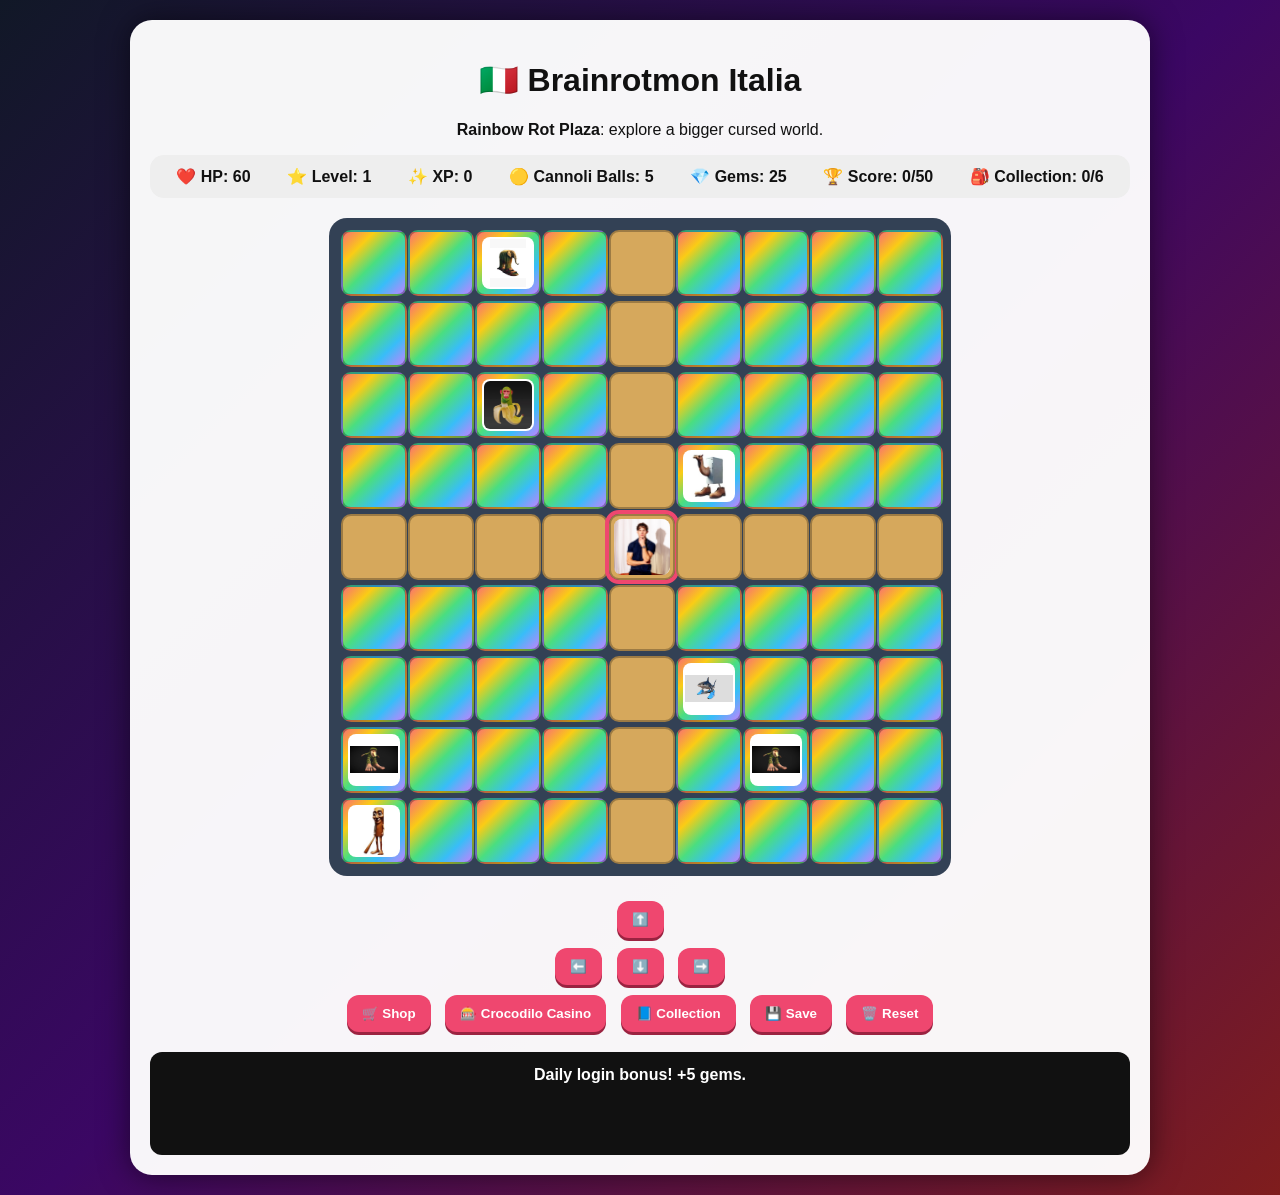
==== commit 345f6cdf: "Add expanded world and John Pork" ====
--- a/brainrot.html
+++ b/brainrot.html
@@ -9,7 +9,7 @@
 #map{display:grid;grid-template-columns:repeat(9,62px);gap:5px;justify-content:center;margin:20px auto;background:#334155;padding:12px;border-radius:18px;width:max-content}
 .tile{width:62px;height:62px;border-radius:10px;display:flex;align-items:center;justify-content:center;border:2px solid #0004;position:relative;overflow:hidden}
 .rainbow{background:linear-gradient(135deg,#f87171,#facc15,#4ade80,#38bdf8,#c084fc)}
-.ocean{background:#38bdf8}.sand{background:#facc15}.forest{background:#22c55e}.cafe{background:#fb7185}.shadow{background:#312e81}.path{background:#d6a85c}.boss{background:radial-gradient(circle,gold,#ef4444,#111);animation:pulse 1s infinite}
+.ocean{background:#38bdf8}.sand{background:#facc15}.forest{background:#22c55e}.cafe{background:#fb7185}.shadow{background:#312e81}.airport{background:#cbd5e1}.mall{background:#f9a8d4}.moon{background:#64748b}.volcano{background:#dc2626}.path{background:#d6a85c}.boss{background:radial-gradient(circle,gold,#ef4444,#111);animation:pulse 1s infinite}
 @keyframes pulse{50%{transform:scale(1.06)}}
 .playerTile{outline:4px solid #ef476f}
 .playerSprite{width:56px;height:56px;object-fit:contain;border-radius:8px;background:#fff8}
@@ -36,7 +36,7 @@
 <body>
 <div id="game">
 <h1>🇮🇹 Brainrotmon Italia</h1>
-<p><b id="regionTitle">Rainbow Rot Plaza</b>: explore, battle, catch, gamble gems, unlock cursed regions.</p>
+<p><b id="regionTitle">Rainbow Rot Plaza</b>: explore a bigger cursed world.</p>
 
 <div id="stats">
 <div>❤️ HP: <span id="playerHp">60</span></div>
@@ -94,7 +94,6 @@
 <h3>🎰 Crocodilo Casino</h3>
 <div id="casinoPull">
 <p>Trade <b>25 gems</b> for monsters or rare gem jackpots.</p>
-<p>Monster odds: Common 58%, Rare 27%, Legendary 8%, Gem Jackpot 7%</p>
 <button onclick="gambleBrainrot()">Open Mystery Case — 25 Gems</button>
 <div id="casinoResult"></div>
 </div>
@@ -112,7 +111,7 @@
 <button onclick="cancelPendingBrainrot()">Let the new Brainrot go</button>
 </div>
 
-<div id="log">Move around. Step on Brainrots to battle them. Reach edges to travel regions.</div>
+<div id="log">Move around. Step on Brainrots to battle. Walk off map edges to travel.</div>
 </div>
 
 <script>
@@ -124,22 +123,31 @@
 {name:"Lirili Larila",hp:30,image:"images/lirili.png",rarity:"Common"},
 {name:"Chimpanzini Bananini",hp:32,image:"images/chimpanzini.png",rarity:"Common"},
 {name:"Brr Brr Patapim",hp:45,image:"images/patapim.jpg",rarity:"Legendary"},
-{name:"Frigo Camelo",hp:38,image:"images/frigo.png",rarity:"Rare"}
+{name:"Frigo Camelo",hp:38,image:"images/frigo.png",rarity:"Rare"},
+{name:"John Pork",hp:55,image:"images/john.png",rarity:"Legendary"}
 ];
 
-const regions={
-plaza:{name:"Rainbow Rot Plaza",terrain:"rainbow",bias:null,edges:{left:"ocean",right:"dunes",up:"woods",down:"cafe"}},
-ocean:{name:"Brainrot Ocean",terrain:"ocean",bias:"Tralalero Tralala",edges:{right:"plaza"}},
-dunes:{name:"Cannoli Dunes",terrain:"sand",bias:"Frigo Camelo",edges:{left:"plaza"}},
-woods:{name:"Patapim Woods",terrain:"forest",bias:"Brr Brr Patapim",edges:{down:"plaza"},boss:true},
-cafe:{name:"Cappuccina District",terrain:"cafe",bias:"Ballerina Cappuccina",edges:{up:"plaza"}},
-shadow:{name:"Shadow Spaghetti Route",terrain:"shadow",bias:"Tung Tung Tung Sahur",edges:{down:"woods"}}
+const world={
+"0,0":{name:"Rainbow Rot Plaza",terrain:"rainbow",bias:null},
+"-1,0":{name:"Brainrot Ocean",terrain:"ocean",bias:"Tralalero Tralala"},
+"1,0":{name:"Cannoli Dunes",terrain:"sand",bias:"Frigo Camelo"},
+"0,-1":{name:"Patapim Woods",terrain:"forest",bias:"Brr Brr Patapim",boss:true},
+"0,1":{name:"Cappuccina District",terrain:"cafe",bias:"Ballerina Cappuccina"},
+"1,1":{name:"Mall of Madness",terrain:"mall",bias:"Chimpanzini Bananini"},
+"-1,1":{name:"Brainrot Airport",terrain:"airport",bias:"Bombardiro Crocodilo"},
+"2,0":{name:"Volcano del Rot",terrain:"volcano",bias:"Tung Tung Tung Sahur"},
+"-2,0":{name:"Deep Tralalero Sea",terrain:"ocean",bias:"Tralalero Tralala"},
+"0,-2":{name:"Shadow Spaghetti Route",terrain:"shadow",bias:"John Pork",locked:true},
+"2,-1":{name:"Moon Mozzarella Base",terrain:"moon",bias:"Lirili Larila"}
 };
 
 const mapWidth=9,mapHeight=9,maxCollection=6;
-let currentRegion="plaza",mapTiles=[],brainrotSpawns=[];
+let worldX=0,worldY=0,mapTiles=[],brainrotSpawns=[];
 let player={x:4,y:4,hp:60,maxHp:60,level:1,xp:0,balls:5,gems:20,lastLoginBonus:null,shadowUnlocked:false};
 let currentEnemy=null,currentEnemyMaxHp=0,isBossFight=false,collection=[],pendingBrainrot=null;
+
+function regionKey(){return `${worldX},${worldY}`;}
+function currentRegion(){return world[regionKey()]||{name:"Unknown Backrooms",terrain:"rainbow",bias:null};}
 
 function dailyLoginBonus(){
 const today=new Date().toDateString();
@@ -148,33 +156,34 @@
 
 function getScore(){
 let total=0;
-collection.forEach(m=>{if(m.rarity==="Common")total+=2;if(m.rarity==="Rare")total+=8;if(m.rarity==="Legendary")total+=20;});
+collection.forEach(m=>{if(m.rarity==="Common")total+=1;if(m.rarity==="Rare")total+=5;if(m.rarity==="Legendary")total+=15;});
 return Math.min(total,50);
 }
 
 function generateTerrain(){
-const terrain=regions[currentRegion].terrain;
+const r=currentRegion();
+document.getElementById("regionTitle").textContent=r.name;
 mapTiles=[];
 for(let y=0;y<mapHeight;y++){
 const row=[];
 for(let x=0;x<mapWidth;x++){
 if(x===4||y===4)row.push("path");
-else row.push(terrain);
+else row.push(r.terrain);
 }
 mapTiles.push(row);
 }
-if(regions[currentRegion].boss)mapTiles[1][4]="boss";
+if(r.boss&&!player.shadowUnlocked)mapTiles[1][4]="boss";
 }
 
 function weightedMonster(){
-const bias=regions[currentRegion].bias;
-if(bias&&Math.random()<0.55)return {...monsters.find(m=>m.name===bias)};
+const r=currentRegion();
+if(r.bias&&Math.random()<0.6)return {...monsters.find(m=>m.name===r.bias)};
 return {...chooseMonster()};
 }
 
 function chooseMonster(){
 const roll=Math.random();
-if(roll<0.08)return monsters.find(m=>m.rarity==="Legendary");
+if(roll<0.08)return monsters.find(m=>m.rarity==="Legendary"&&m.name!=="John Pork");
 if(roll<0.32){const rares=monsters.filter(m=>m.rarity==="Rare");return rares[Math.floor(Math.random()*rares.length)];}
 const commons=monsters.filter(m=>m.rarity==="Common");return commons[Math.floor(Math.random()*commons.length)];
 }
@@ -192,7 +201,7 @@
 }
 
 function drawMap(){
-document.getElementById("regionTitle").textContent=regions[currentRegion].name;
+document.getElementById("regionTitle").textContent=currentRegion().name;
 const map=document.getElementById("map");map.innerHTML="";
 for(let y=0;y<mapHeight;y++){
 for(let x=0;x<mapWidth;x++){
@@ -207,11 +216,14 @@
 }
 
 function transitionRegion(dir){
-const next=regions[currentRegion].edges[dir];
-if(!next){log("There is no route that way yet.");return false;}
-if(next==="shadow"&&!player.shadowUnlocked){log("A cursed gate blocks the way. Defeat Brr Brr Patapim first.");return false;}
-currentRegion=next;player.x=4;player.y=4;generateTerrain();reshuffleBrainrots();
-log(`You entered ${regions[currentRegion].name}.`);
+let nx=worldX,ny=worldY;
+if(dir==="left")nx--; if(dir==="right")nx++; if(dir==="up")ny--; if(dir==="down")ny++;
+const next=world[`${nx},${ny}`];
+if(!next){log("Nothing but cursed static that way.");return false;}
+if(next.locked&&!player.shadowUnlocked){log("A black spaghetti gate blocks the way. Defeat Brr Brr Patapim first.");return false;}
+worldX=nx;worldY=ny;player.x=4;player.y=4;
+generateTerrain();reshuffleBrainrots();
+log(`You entered ${next.name}.`);
 saveGame();return true;
 }
 
@@ -226,14 +238,14 @@
 player.x=newX;player.y=newY;drawMap();
 
 if(mapTiles[player.y][player.x]==="boss"){
-startBattle({...monsters.find(m=>m.name==="Brr Brr Patapim"),hp:95},true);return;
+startBattle({...monsters.find(m=>m.name==="Brr Brr Patapim"),hp:100},true);return;
 }
 
 const spawnIndex=brainrotSpawns.findIndex(s=>s.x===player.x&&s.y===player.y);
 if(spawnIndex!==-1){
 startBattle(brainrotSpawns[spawnIndex].monster,false);
 brainrotSpawns.splice(spawnIndex,1);
-}else log(`You move through ${regions[currentRegion].name}.`);
+}else log(`You move through ${currentRegion().name}.`);
 }
 
 function startBattle(monster,boss=false){
@@ -244,15 +256,17 @@
 document.getElementById("shop").classList.add("hidden");
 document.getElementById("casino").classList.add("hidden");
 updateBattle();
-log(boss?`⚠️ BOSS FIGHT: ${currentEnemy.name} emerges from the woods!`:`A wild ${currentEnemy.name} appeared!`);
+log(boss?`⚠️ BOSS FIGHT: ${currentEnemy.name} emerges!`:`A wild ${currentEnemy.name} appeared!`);
 }
 
 function attack(type){
 let damage=type==="slap"?Math.floor(Math.random()*10)+6+player.level:Math.floor(Math.random()*15)+4+player.level;
 currentEnemy.hp-=damage;
 if(currentEnemy.hp<=0){
-if(isBossFight){player.level++;player.maxHp+=10;player.hp=player.maxHp;player.gems+=50;player.shadowUnlocked=true;regions.woods.edges.up="shadow";log("👑 You defeated Brr Brr Patapim! Level up, +50 gems, Shadow Spaghetti Route unlocked!");}
-else{player.gems+=5;gainXp(20);log(`You defeated ${currentEnemy.name}! +20 XP and +5 gems.`);}
+if(isBossFight){
+player.level++;player.maxHp+=10;player.hp=player.maxHp;player.gems+=50;player.shadowUnlocked=true;
+log("👑 You defeated Brr Brr Patapim! Level up, +50 gems, Shadow Spaghetti Route unlocked!");
+}else{player.gems+=5;gainXp(20);log(`You defeated ${currentEnemy.name}! +20 XP and +5 gems.`);}
 endBattle(true);
 }else{enemyAttack();updateBattle();log(`You used ${type==="slap"?"Pasta Slap":"Espresso Blast"} and dealt ${damage} damage!`);}
 }
@@ -274,8 +288,8 @@
 if(currentEnemy.rarity==="Rare")chance-=.1;
 if(currentEnemy.rarity==="Legendary")chance-=.25;
 if(Math.random()<chance){
-addBrainrot(currentEnemy,`You caught ${currentEnemy.name}! +15 XP and +10 gems.`);
-player.gems+=10;gainXp(15);endBattle(true);
+const kept=addBrainrot(currentEnemy,`You caught ${currentEnemy.name}! +15 XP and +10 gems.`);
+if(kept){player.gems+=10;gainXp(15);endBattle(true);}
 }else{enemyAttack();log(`${currentEnemy.name} escaped the Cannoli Ball!`);}
 updateStats();
 }
@@ -290,8 +304,7 @@
 function showReleaseMenu(monster){
 document.getElementById("releaseBox").classList.remove("hidden");
 document.getElementById("releaseMessage").textContent=`Your collection is full. Release one Brainrotmon to keep ${monster.name}, or let it go.`;
-const box=document.getElementById("releaseOptions");
-box.innerHTML=collection.map((m,i)=>`<button onclick="releaseForPending(${i})">Release ${m.name} (${m.rarity})</button>`).join("");
+document.getElementById("releaseOptions").innerHTML=collection.map((m,i)=>`<button onclick="releaseForPending(${i})">Release ${m.name} (${m.rarity})</button>`).join("");
 }
 
 function releaseForPending(index){
@@ -300,13 +313,14 @@
 log(`Released ${released.name}. Kept ${pendingBrainrot.name}.`);
 pendingBrainrot=null;
 document.getElementById("releaseBox").classList.add("hidden");
-updateCollection();updateStats();saveGame();
+updateCollection();updateStats();saveGame();endBattle(true);
 }
 
 function cancelPendingBrainrot(){
 log(`${pendingBrainrot.name} was let go.`);
 pendingBrainrot=null;
 document.getElementById("releaseBox").classList.add("hidden");
+endBattle(true);
 }
 
 function gainXp(amount){
@@ -339,7 +353,6 @@
 if(player.gems<25){log("Not enough gems for Crocodilo Casino.");return;}
 player.gems-=25;updateStats();
 const resultBox=document.getElementById("casinoResult");
-resultBox.innerHTML="<h3>🎰 Opening case...</h3>";
 let flashes=0;
 const flash=setInterval(()=>{
 const fake=monsters[Math.floor(Math.random()*monsters.length)];
@@ -389,7 +402,7 @@
 }
 
 function saveGame(){
-localStorage.setItem("brainrotmonSave",JSON.stringify({player,collection,currentRegion}));
+localStorage.setItem("brainrotmonSave",JSON.stringify({player,collection,worldX,worldY}));
 }
 
 function loadGame(){
@@ -398,8 +411,8 @@
 const data=JSON.parse(save);
 player={...player,...data.player};
 collection=data.collection||[];
-currentRegion=data.currentRegion||"plaza";
-if(player.shadowUnlocked)regions.woods.edges.up="shadow";
+worldX=data.worldX??0;
+worldY=data.worldY??0;
 }
 dailyLoginBonus();generateTerrain();reshuffleBrainrots();updateStats();updateCollection();saveGame();
 }
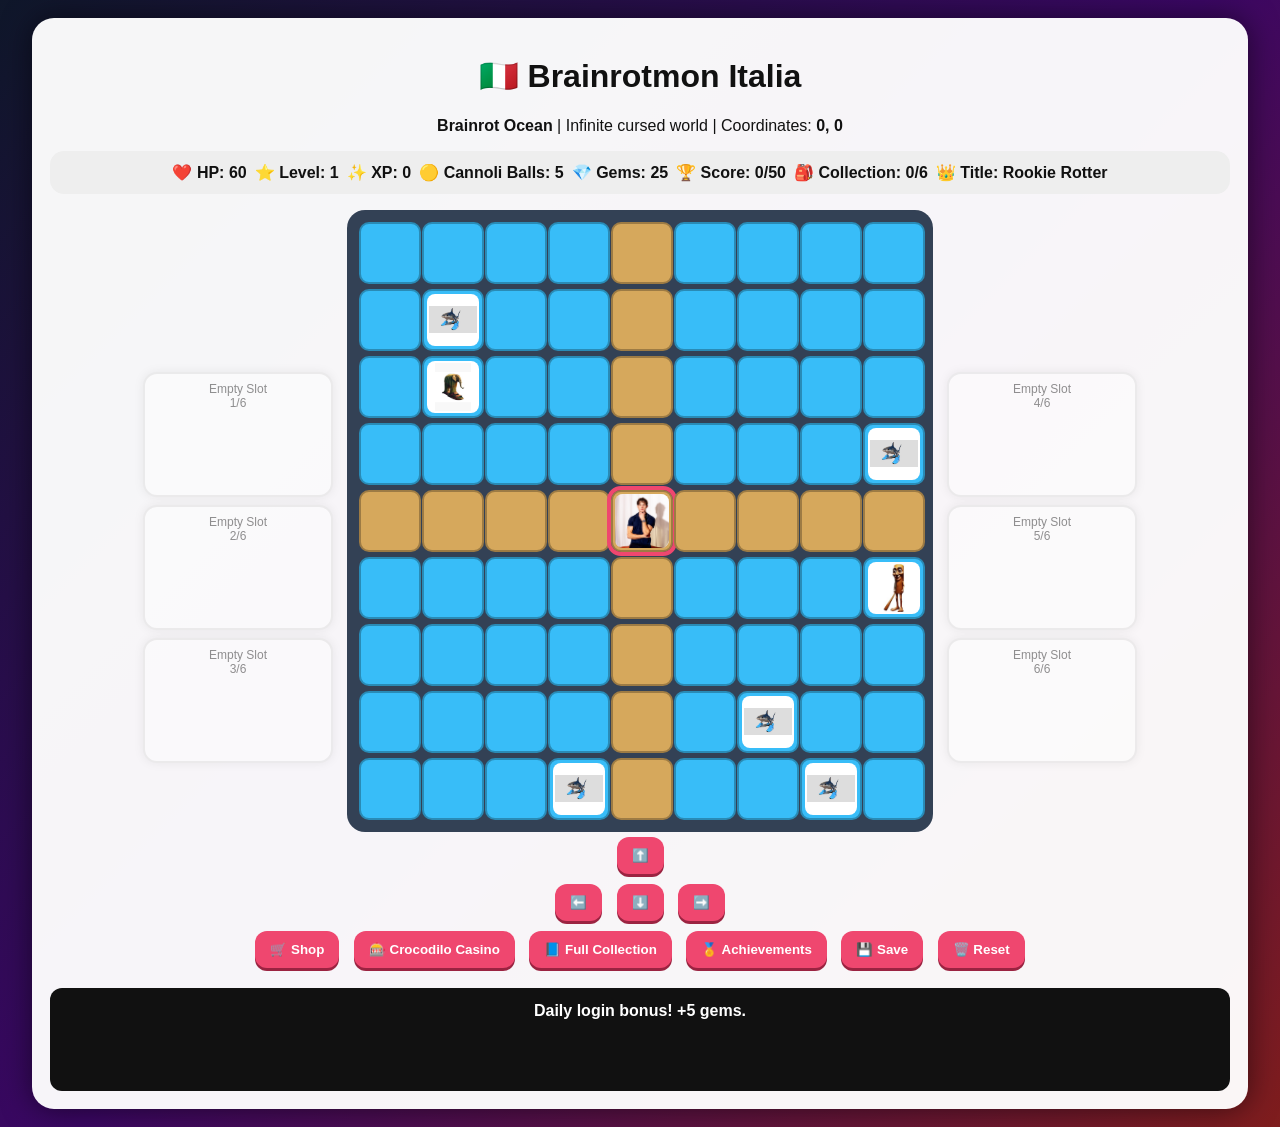
==== commit 41000120: "Add infinite world shiny brainrots and achievements" ====
--- a/brainrot.html
+++ b/brainrot.html
@@ -3,40 +3,45 @@
 <head>
 <title>Brainrotmon Italia</title>
 <style>
-body{font-family:Arial,sans-serif;background:linear-gradient(135deg,#111827,#3b0764,#7f1d1d);text-align:center;color:white;margin:0;padding:20px}
-#game{max-width:980px;margin:auto;background:rgba(255,255,255,.96);color:#111;padding:20px;border-radius:22px;box-shadow:0 0 30px #0008}
-#stats{display:flex;justify-content:space-around;flex-wrap:wrap;gap:8px;background:#eee;padding:12px;border-radius:14px;margin-bottom:15px;font-weight:bold}
-#map{display:grid;grid-template-columns:repeat(9,62px);gap:5px;justify-content:center;margin:20px auto;background:#334155;padding:12px;border-radius:18px;width:max-content}
-.tile{width:62px;height:62px;border-radius:10px;display:flex;align-items:center;justify-content:center;border:2px solid #0004;position:relative;overflow:hidden}
+body{font-family:Arial,sans-serif;background:linear-gradient(135deg,#0f172a,#3b0764,#7f1d1d);color:white;text-align:center;margin:0;padding:18px}
+#game{max-width:1180px;margin:auto;background:rgba(255,255,255,.96);color:#111;padding:18px;border-radius:22px;box-shadow:0 0 30px #0008}
+#stats{display:flex;justify-content:center;flex-wrap:wrap;gap:8px;background:#eee;padding:12px;border-radius:14px;font-weight:bold}
+#mainArea{display:flex;align-items:center;justify-content:center;gap:14px;margin-top:16px}
+.sideCollection{width:190px;display:flex;flex-direction:column;gap:8px}
+.slot{background:white;border:2px solid #ddd;border-radius:14px;padding:8px;min-height:105px;box-shadow:0 0 8px #0002;font-size:12px}
+.slot img{width:60px;height:60px;object-fit:contain;border-radius:10px;background:#fff}
+.slot.empty{opacity:.45}
+.shinyBorder{border-color:gold!important;box-shadow:0 0 16px gold!important}
+#map{display:grid;grid-template-columns:repeat(9,58px);gap:5px;background:#334155;padding:12px;border-radius:18px;width:max-content}
+.tile{width:58px;height:58px;border-radius:10px;display:flex;align-items:center;justify-content:center;border:2px solid #0004;overflow:hidden}
 .rainbow{background:linear-gradient(135deg,#f87171,#facc15,#4ade80,#38bdf8,#c084fc)}
-.ocean{background:#38bdf8}.sand{background:#facc15}.forest{background:#22c55e}.cafe{background:#fb7185}.shadow{background:#312e81}.airport{background:#cbd5e1}.mall{background:#f9a8d4}.moon{background:#64748b}.volcano{background:#dc2626}.path{background:#d6a85c}.boss{background:radial-gradient(circle,gold,#ef4444,#111);animation:pulse 1s infinite}
+.ocean{background:#38bdf8}.sand{background:#facc15}.forest{background:#22c55e}.cafe{background:#fb7185}.airport{background:#cbd5e1}.mall{background:#f9a8d4}.moon{background:#64748b}.volcano{background:#dc2626}.shadow{background:#312e81}.strip{background:linear-gradient(135deg,#111,#7c3aed,#f59e0b)}.path{background:#d6a85c}.boss{background:radial-gradient(circle,gold,#ef4444,#111);animation:pulse 1s infinite}
 @keyframes pulse{50%{transform:scale(1.06)}}
 .playerTile{outline:4px solid #ef476f}
-.playerSprite{width:56px;height:56px;object-fit:contain;border-radius:8px;background:#fff8}
+.playerSprite{width:54px;height:54px;object-fit:contain;border-radius:8px;background:#fff8}
 .spawnSprite{width:48px;height:48px;object-fit:contain;border-radius:8px;background:white;padding:2px}
 button{margin:5px;padding:11px 15px;border:none;border-radius:12px;background:#ef476f;color:white;cursor:pointer;font-weight:bold;box-shadow:0 3px 0 #9b2341}
 button:hover{background:#d43d61}
-#battle,#shop,#collectionBox,#casino,#releaseBox{background:#f3f3f3;border-radius:16px;padding:14px;margin-top:14px}
-#battleView{background:radial-gradient(circle,#fff7ad,#ffb703,#fb7185);border:5px solid #111;border-radius:22px;padding:20px;margin:15px auto;max-width:650px;display:flex;justify-content:space-around;align-items:center;gap:15px}
-.fighter{width:220px;min-height:260px;background:white;border-radius:18px;padding:12px;box-shadow:0 0 15px #0004}
+#battle,#shop,#collectionBox,#casino,#achievementsBox,#releaseBox{background:#f3f3f3;border-radius:16px;padding:14px;margin-top:14px}
+#battleView{background:radial-gradient(circle,#fff7ad,#ffb703,#fb7185);border:5px solid #111;border-radius:22px;padding:20px;margin:15px auto;max-width:680px;display:flex;justify-content:space-around;align-items:center;gap:15px}
+.fighter{width:230px;min-height:275px;background:white;border-radius:18px;padding:12px;box-shadow:0 0 15px #0004}
 .monster-img,.playerBattleImg{width:190px;height:190px;object-fit:contain;border-radius:14px;background:white}
 .vs{font-size:35px;font-weight:bold;color:white;text-shadow:2px 2px 4px #000}
-.hpbar{width:200px;height:16px;background:#ccc;border-radius:10px;margin:8px auto;overflow:hidden}
-.hpfill{height:100%;background:#06d6a0;width:100%}
-#casinoPull{background:linear-gradient(135deg,#020617,#581c87,#be123c);color:white;border-radius:20px;padding:20px;margin:12px auto;max-width:500px;border:4px solid gold}
-#casinoResult img{width:180px;height:180px;object-fit:contain;background:white;border-radius:18px;padding:10px;margin-top:10px}
-.collection-card{display:inline-block;width:150px;background:white;border-radius:14px;padding:10px;margin:8px;box-shadow:0 0 10px #0002;vertical-align:top}
-.collection-card img{width:120px;height:120px;object-fit:contain}
+.hpbar{width:200px;height:16px;background:#ccc;border-radius:10px;margin:8px auto;overflow:hidden}.hpfill{height:100%;background:#06d6a0;width:100%}
+#casinoPull{background:linear-gradient(135deg,#020617,#581c87,#be123c);color:white;border-radius:20px;padding:20px;margin:12px auto;max-width:520px;border:4px solid gold}
+#casinoResult img,.collection-card img,.release-card img{width:120px;height:120px;object-fit:contain;background:white;border-radius:14px}
+.collection-card,.release-card,.achievement{display:inline-block;width:150px;background:white;border-radius:14px;padding:10px;margin:8px;box-shadow:0 0 10px #0002;vertical-align:top}
+.achievement.locked{opacity:.35}
 #log{min-height:75px;background:#111;color:white;border-radius:12px;padding:14px;margin-top:15px;font-weight:bold}
 .hidden{display:none}
-@media(max-width:750px){#map{grid-template-columns:repeat(9,36px)}.tile{width:36px;height:36px}.playerSprite,.spawnSprite{width:32px;height:32px}#battleView{flex-direction:column}}
+@media(max-width:900px){#mainArea{flex-direction:column}.sideCollection{width:100%;flex-direction:row;justify-content:center;flex-wrap:wrap}.slot{width:120px}#map{grid-template-columns:repeat(9,36px)}.tile{width:36px;height:36px}.playerSprite,.spawnSprite{width:32px;height:32px}#battleView{flex-direction:column}}
 </style>
 </head>
 
 <body>
 <div id="game">
 <h1>🇮🇹 Brainrotmon Italia</h1>
-<p><b id="regionTitle">Rainbow Rot Plaza</b>: explore a bigger cursed world.</p>
+<p><b id="regionTitle">Rainbow Rot Plaza</b> | Infinite cursed world | Coordinates: <b id="coords">0,0</b></p>
 
 <div id="stats">
 <div>❤️ HP: <span id="playerHp">60</span></div>
@@ -46,20 +51,27 @@
 <div>💎 Gems: <span id="gems">20</span></div>
 <div>🏆 Score: <span id="score">0</span>/50</div>
 <div>🎒 Collection: <span id="collectionCount">0</span>/6</div>
-</div>
-
+<div>👑 Title: <span id="playerTitle">Rookie Rotter</span></div>
+</div>
+
+<div id="mainArea">
+<div id="leftSlots" class="sideCollection"></div>
+<div>
 <div id="map"></div>
-
 <div id="controls">
 <button onclick="move('up')">⬆️</button><br>
 <button onclick="move('left')">⬅️</button>
 <button onclick="move('down')">⬇️</button>
 <button onclick="move('right')">➡️</button>
 </div>
+</div>
+<div id="rightSlots" class="sideCollection"></div>
+</div>
 
 <button onclick="openShop()">🛒 Shop</button>
 <button onclick="openCasino()">🎰 Crocodilo Casino</button>
-<button onclick="toggleCollection()">📘 Collection</button>
+<button onclick="toggleCollection()">📘 Full Collection</button>
+<button onclick="toggleAchievements()">🏅 Achievements</button>
 <button onclick="saveGame()">💾 Save</button>
 <button onclick="resetGame()">🗑️ Reset</button>
 
@@ -94,14 +106,20 @@
 <h3>🎰 Crocodilo Casino</h3>
 <div id="casinoPull">
 <p>Trade <b>25 gems</b> for monsters or rare gem jackpots.</p>
+<p>Duplicates are allowed. Shiny chance applies.</p>
 <button onclick="gambleBrainrot()">Open Mystery Case — 25 Gems</button>
 <div id="casinoResult"></div>
 </div>
 </div>
 
 <div id="collectionBox" class="hidden">
-<h3>Your Brainrotmon</h3>
+<h3>Your Full Brainrot Collection</h3>
 <div id="collection">None yet.</div>
+</div>
+
+<div id="achievementsBox" class="hidden">
+<h3>Achievements</h3>
+<div id="achievements"></div>
 </div>
 
 <div id="releaseBox" class="hidden">
@@ -111,7 +129,7 @@
 <button onclick="cancelPendingBrainrot()">Let the new Brainrot go</button>
 </div>
 
-<div id="log">Move around. Step on Brainrots to battle. Walk off map edges to travel.</div>
+<div id="log">Move around. Step on Brainrots to battle. Walk off edges to explore forever.</div>
 </div>
 
 <script>
@@ -127,42 +145,86 @@
 {name:"John Pork",hp:55,image:"images/john.png",rarity:"Legendary"}
 ];
 
-const world={
-"0,0":{name:"Rainbow Rot Plaza",terrain:"rainbow",bias:null},
-"-1,0":{name:"Brainrot Ocean",terrain:"ocean",bias:"Tralalero Tralala"},
-"1,0":{name:"Cannoli Dunes",terrain:"sand",bias:"Frigo Camelo"},
-"0,-1":{name:"Patapim Woods",terrain:"forest",bias:"Brr Brr Patapim",boss:true},
-"0,1":{name:"Cappuccina District",terrain:"cafe",bias:"Ballerina Cappuccina"},
-"1,1":{name:"Mall of Madness",terrain:"mall",bias:"Chimpanzini Bananini"},
-"-1,1":{name:"Brainrot Airport",terrain:"airport",bias:"Bombardiro Crocodilo"},
-"2,0":{name:"Volcano del Rot",terrain:"volcano",bias:"Tung Tung Tung Sahur"},
-"-2,0":{name:"Deep Tralalero Sea",terrain:"ocean",bias:"Tralalero Tralala"},
-"0,-2":{name:"Shadow Spaghetti Route",terrain:"shadow",bias:"John Pork",locked:true},
-"2,-1":{name:"Moon Mozzarella Base",terrain:"moon",bias:"Lirili Larila"}
-};
+const baseGrid=[
+[{name:"Brainrot Ocean",terrain:"ocean",bias:"Tralalero Tralala"},{name:"Rainbow Rot Plaza",terrain:"rainbow",bias:null},{name:"Cannoli Dunes",terrain:"sand",bias:null}],
+[{name:"Mall of Madness",terrain:"mall",bias:null},{name:"Cappuccina District",terrain:"cafe",bias:"Ballerina Cappuccina"},{name:"Brainrot Airport",terrain:"airport",bias:"Bombardiro Crocodilo"}],
+[{name:"Patapim Woods",terrain:"forest",bias:null},{name:"Volcano del Rot",terrain:"volcano",bias:"Tung Tung Tung Sahur"},{name:"Moon Mozzarella Base",terrain:"moon",bias:null,legendBoost:true}]
+];
+
+const achievementsList=[
+{id:"firstCatch",name:"First Catch",desc:"Catch your first Brainrotmon."},
+{id:"firstRare",name:"First Rare",desc:"Catch or pull a Rare Brainrotmon."},
+{id:"firstLegendary",name:"First Legendary",desc:"Get a Legendary Brainrotmon."},
+{id:"firstShiny",name:"First Shiny",desc:"Find a shiny Brainrotmon."},
+{id:"fullCollection",name:"Full Collection",desc:"Fill all 6 collection slots."},
+{id:"patapimSlayer",name:"Patapim Slayer",desc:"Defeat the Patapim boss."},
+{id:"johnPorkFound",name:"John Pork Found",desc:"Find John Pork."},
+{id:"casinoPull",name:"Casino Pull",desc:"Open a Crocodilo Casino case."},
+{id:"gemJackpot",name:"Gem Jackpot",desc:"Win a gem jackpot."}
+];
 
 const mapWidth=9,mapHeight=9,maxCollection=6;
 let worldX=0,worldY=0,mapTiles=[],brainrotSpawns=[];
-let player={x:4,y:4,hp:60,maxHp:60,level:1,xp:0,balls:5,gems:20,lastLoginBonus:null,shadowUnlocked:false};
-let currentEnemy=null,currentEnemyMaxHp=0,isBossFight=false,collection=[],pendingBrainrot=null;
-
-function regionKey(){return `${worldX},${worldY}`;}
-function currentRegion(){return world[regionKey()]||{name:"Unknown Backrooms",terrain:"rainbow",bias:null};}
-
+let player={x:4,y:4,hp:60,maxHp:60,level:1,xp:0,balls:5,gems:20,lastLoginBonus:null,title:"Rookie Rotter",achievements:{}};
+let currentEnemy=null,currentEnemyMaxHp=0,isBossFight=false,collection=[],pendingBrainrot=null,pendingSource="wild";
+
+function mod(n,m){return((n%m)+m)%m;}
+function isSpecialBoss(){return !(worldX===0&&worldY===0)&&Math.abs(worldX)%7===0&&Math.abs(worldY)%7===0;}
+function isShadowRoute(){return !(worldX===0&&worldY===0)&&Math.abs(worldX)%5===0&&Math.abs(worldY)%4===0;}
+function isCrocodiloStrip(){return !(worldX===0&&worldY===0)&&Math.abs(worldX)%6===0&&Math.abs(worldY)%3===0;}
+
+function currentRegion(){
+if(isSpecialBoss())return{name:"👑 Patapim Boss Grove",terrain:"boss",bias:"Brr Brr Patapim",boss:true};
+if(isShadowRoute())return{name:"🌑 Shadow Spaghetti Route",terrain:"shadow",bias:"John Pork",rareBoost:true};
+if(isCrocodiloStrip())return{name:"🎰 Crocodilo Strip",terrain:"strip",bias:"Bombardiro Crocodilo",casino:true};
+return baseGrid[mod(worldY,3)][mod(worldX,3)];
+}
 function dailyLoginBonus(){
 const today=new Date().toDateString();
 if(player.lastLoginBonus!==today){player.gems+=5;player.lastLoginBonus=today;log("Daily login bonus! +5 gems.");}
 }
 
+function unlockAchievement(id){
+if(!player.achievements)player.achievements={};
+if(!player.achievements[id]){
+player.achievements[id]=true;
+const a=achievementsList.find(x=>x.id===id);
+if(a)log(`🏅 Achievement unlocked: ${a.name}!`);
+updateAchievements();
+}
+}
+
+function setTitle(){
+if(player.achievements?.patapimSlayer)player.title="Patapim Slayer";
+else if(player.achievements?.firstShiny)player.title="Shiny Hunter";
+else if(player.achievements?.firstLegendary)player.title="Legend Chaser";
+else if(player.achievements?.casinoPull)player.title="Casino Rotter";
+else player.title="Rookie Rotter";
+document.getElementById("playerTitle").textContent=player.title;
+}
+
+function makeMaybeShiny(monster){
+const copy={...monster};
+copy.shiny=Math.random()<0.01;
+copy.displayName=copy.shiny?`✨ Shiny ${copy.name}`:copy.name;
+copy.title=copy.shiny?"Shiny Brainrot":copy.rarity==="Legendary"?"Legendary Brainrot":copy.rarity==="Rare"?"Rare Brainrot":"Common Brainrot";
+return copy;
+}
+
 function getScore(){
 let total=0;
-collection.forEach(m=>{if(m.rarity==="Common")total+=1;if(m.rarity==="Rare")total+=5;if(m.rarity==="Legendary")total+=15;});
+collection.forEach(m=>{
+let pts=m.rarity==="Common"?1:m.rarity==="Rare"?5:15;
+if(m.shiny)pts*=2;
+total+=pts;
+});
 return Math.min(total,50);
 }
 
 function generateTerrain(){
 const r=currentRegion();
 document.getElementById("regionTitle").textContent=r.name;
+document.getElementById("coords").textContent=`${worldX}, ${worldY}`;
 mapTiles=[];
 for(let y=0;y<mapHeight;y++){
 const row=[];
@@ -172,20 +234,28 @@
 }
 mapTiles.push(row);
 }
-if(r.boss&&!player.shadowUnlocked)mapTiles[1][4]="boss";
-}
-
-function weightedMonster(){
+if(r.boss)mapTiles[1][4]="boss";
+}
+
+function chooseMonster(){
 const r=currentRegion();
-if(r.bias&&Math.random()<0.6)return {...monsters.find(m=>m.name===r.bias)};
-return {...chooseMonster()};
-}
-
-function chooseMonster(){
+if(r.bias&&Math.random()<0.6)return makeMaybeShiny(monsters.find(m=>m.name===r.bias));
+
+let legendaryChance=r.legendBoost?0.14:r.rareBoost?0.12:0.08;
+let rareChance=r.rareBoost?0.42:0.32;
 const roll=Math.random();
-if(roll<0.08)return monsters.find(m=>m.rarity==="Legendary"&&m.name!=="John Pork");
-if(roll<0.32){const rares=monsters.filter(m=>m.rarity==="Rare");return rares[Math.floor(Math.random()*rares.length)];}
-const commons=monsters.filter(m=>m.rarity==="Common");return commons[Math.floor(Math.random()*commons.length)];
+
+if(roll<legendaryChance){
+let legs=monsters.filter(m=>m.rarity==="Legendary");
+if(!r.rareBoost)legs=legs.filter(m=>m.name!=="John Pork");
+return makeMaybeShiny(legs[Math.floor(Math.random()*legs.length)]);
+}
+if(roll<rareChance){
+const rares=monsters.filter(m=>m.rarity==="Rare");
+return makeMaybeShiny(rares[Math.floor(Math.random()*rares.length)]);
+}
+const commons=monsters.filter(m=>m.rarity==="Common");
+return makeMaybeShiny(commons[Math.floor(Math.random()*commons.length)]);
 }
 
 function reshuffleBrainrots(){
@@ -195,68 +265,85 @@
 if(x===player.x&&y===player.y)continue;
 if(mapTiles[y][x]==="boss")continue;
 if(brainrotSpawns.some(s=>s.x===x&&s.y===y))continue;
-brainrotSpawns.push({x,y,monster:weightedMonster()});
+brainrotSpawns.push({x,y,monster:chooseMonster()});
 }
 drawMap();
 }
 
 function drawMap(){
-document.getElementById("regionTitle").textContent=currentRegion().name;
+const r=currentRegion();
+document.getElementById("regionTitle").textContent=r.name;
+document.getElementById("coords").textContent=`${worldX}, ${worldY}`;
 const map=document.getElementById("map");map.innerHTML="";
 for(let y=0;y<mapHeight;y++){
 for(let x=0;x<mapWidth;x++){
 const tile=document.createElement("div");
 tile.className=`tile ${mapTiles[y][x]}`;
 const spawn=brainrotSpawns.find(s=>s.x===x&&s.y===y);
-if(player.x===x&&player.y===y){tile.classList.add("playerTile");tile.innerHTML=`<img class="playerSprite" src="images/clavicular.png">`;}
-else if(spawn){tile.innerHTML=`<img class="spawnSprite" src="${spawn.monster.image}">`;}
-else if(mapTiles[y][x]==="boss"){tile.innerHTML="👑";}
+if(player.x===x&&player.y===y){
+tile.classList.add("playerTile");
+tile.innerHTML=`<img class="playerSprite" src="images/clavicular.png">`;
+}else if(spawn){
+tile.innerHTML=`<img class="spawnSprite ${spawn.monster.shiny?"shinyBorder":""}" src="${spawn.monster.image}">`;
+}else if(mapTiles[y][x]==="boss"){
+tile.innerHTML="👑";
+}
 map.appendChild(tile);
 }}
 }
 
 function transitionRegion(dir){
-let nx=worldX,ny=worldY;
-if(dir==="left")nx--; if(dir==="right")nx++; if(dir==="up")ny--; if(dir==="down")ny++;
-const next=world[`${nx},${ny}`];
-if(!next){log("Nothing but cursed static that way.");return false;}
-if(next.locked&&!player.shadowUnlocked){log("A black spaghetti gate blocks the way. Defeat Brr Brr Patapim first.");return false;}
-worldX=nx;worldY=ny;player.x=4;player.y=4;
+if(dir==="left")worldX--;
+if(dir==="right")worldX++;
+if(dir==="up")worldY--;
+if(dir==="down")worldY++;
+player.x=4;player.y=4;
 generateTerrain();reshuffleBrainrots();
-log(`You entered ${next.name}.`);
-saveGame();return true;
+log(`You entered ${currentRegion().name}.`);
+saveGame();
 }
 
 function move(direction){
-if(currentEnemy)return;
+if(currentEnemy||pendingBrainrot)return;
 let newX=player.x,newY=player.y;
-if(direction==="up")newY--; if(direction==="down")newY++; if(direction==="left")newX--; if(direction==="right")newX++;
+if(direction==="up")newY--;
+if(direction==="down")newY++;
+if(direction==="left")newX--;
+if(direction==="right")newX++;
 if(newX<0)return transitionRegion("left");
 if(newX>=mapWidth)return transitionRegion("right");
 if(newY<0)return transitionRegion("up");
 if(newY>=mapHeight)return transitionRegion("down");
+
 player.x=newX;player.y=newY;drawMap();
 
 if(mapTiles[player.y][player.x]==="boss"){
-startBattle({...monsters.find(m=>m.name==="Brr Brr Patapim"),hp:100},true);return;
+startBattle(makeMaybeShiny({...monsters.find(m=>m.name==="Brr Brr Patapim"),hp:110}),true);
+return;
 }
 
 const spawnIndex=brainrotSpawns.findIndex(s=>s.x===player.x&&s.y===player.y);
 if(spawnIndex!==-1){
 startBattle(brainrotSpawns[spawnIndex].monster,false);
 brainrotSpawns.splice(spawnIndex,1);
-}else log(`You move through ${currentRegion().name}.`);
+}else{
+log(`You move through ${currentRegion().name}.`);
+}
 }
 
 function startBattle(monster,boss=false){
-currentEnemy={...monster};currentEnemyMaxHp=currentEnemy.hp;isBossFight=boss;
+currentEnemy={...monster};
+currentEnemyMaxHp=currentEnemy.hp;
+isBossFight=boss;
 document.getElementById("map").style.display="none";
 document.getElementById("controls").style.display="none";
 document.getElementById("battle").classList.remove("hidden");
 document.getElementById("shop").classList.add("hidden");
 document.getElementById("casino").classList.add("hidden");
 updateBattle();
-log(boss?`⚠️ BOSS FIGHT: ${currentEnemy.name} emerges!`:`A wild ${currentEnemy.name} appeared!`);
+if(monster.shiny)unlockAchievement("firstShiny");
+if(monster.name==="John Pork")unlockAchievement("johnPorkFound");
+log(boss?`⚠️ BOSS FIGHT: ${currentEnemy.displayName||currentEnemy.name} emerges!`:`A wild ${currentEnemy.displayName||currentEnemy.name} appeared!`);
 }
 
 function attack(type){
@@ -264,78 +351,140 @@
 currentEnemy.hp-=damage;
 if(currentEnemy.hp<=0){
 if(isBossFight){
-player.level++;player.maxHp+=10;player.hp=player.maxHp;player.gems+=50;player.shadowUnlocked=true;
-log("👑 You defeated Brr Brr Patapim! Level up, +50 gems, Shadow Spaghetti Route unlocked!");
-}else{player.gems+=5;gainXp(20);log(`You defeated ${currentEnemy.name}! +20 XP and +5 gems.`);}
+player.level++;
+player.maxHp+=10;
+player.hp=player.maxHp;
+player.gems+=50;
+unlockAchievement("patapimSlayer");
+log("👑 You defeated Brr Brr Patapim! Level up and +50 gems!");
+}else{
+player.gems+=5;
+gainXp(20);
+log(`You defeated ${currentEnemy.displayName||currentEnemy.name}! +20 XP and +5 gems.`);
+}
 endBattle(true);
-}else{enemyAttack();updateBattle();log(`You used ${type==="slap"?"Pasta Slap":"Espresso Blast"} and dealt ${damage} damage!`);}
+}else{
+enemyAttack();
+updateBattle();
+log(`You used ${type==="slap"?"Pasta Slap":"Espresso Blast"} and dealt ${damage} damage!`);
+}
 }
 
 function enemyAttack(){
 const damage=Math.floor(Math.random()*8)+3+(isBossFight?5:0);
 player.hp-=damage;
-if(player.hp<=0){player.hp=player.maxHp;player.x=4;player.y=4;log("You fainted from too much brainrot. Nonna healed you.");endBattle(true);}
+if(player.hp<=0){
+player.hp=player.maxHp;
+player.x=4;player.y=4;
+log("You fainted from too much brainrot. Nonna healed you.");
+endBattle(true);
+}
 updateStats();
 }
 
 function catchMonster(){
-if(isBossFight){log("You cannot catch the boss. Defeat it to unlock the next region.");return;}
+if(isBossFight){log("You cannot catch the boss. Defeat it for rewards.");return;}
 if(player.balls<=0){log("You have no Cannoli Balls left!");return;}
 player.balls--;
+
 let chance=.25;
 if(currentEnemy.hp<currentEnemyMaxHp/2)chance+=.25;
 if(currentEnemy.hp<currentEnemyMaxHp/4)chance+=.25;
 if(currentEnemy.rarity==="Rare")chance-=.1;
 if(currentEnemy.rarity==="Legendary")chance-=.25;
+if(currentEnemy.shiny)chance-=.1;
+
 if(Math.random()<chance){
-const kept=addBrainrot(currentEnemy,`You caught ${currentEnemy.name}! +15 XP and +10 gems.`);
-if(kept){player.gems+=10;gainXp(15);endBattle(true);}
-}else{enemyAttack();log(`${currentEnemy.name} escaped the Cannoli Ball!`);}
+pendingSource="battle";
+const kept=addBrainrot(currentEnemy,`You caught ${currentEnemy.displayName||currentEnemy.name}! +15 XP and +10 gems.`);
+if(kept){
+player.gems+=10;
+gainXp(15);
+endBattle(true);
+}
+}else{
+enemyAttack();
+log(`${currentEnemy.displayName||currentEnemy.name} escaped the Cannoli Ball!`);
+}
 updateStats();
 }
 
 function addBrainrot(monster,successMessage){
-if(collection.length<maxCollection){collection.push({...monster});updateCollection();log(successMessage);saveGame();return true;}
-pendingBrainrot={...monster,message:successMessage};
-showReleaseMenu(monster);
+const m={...monster,displayName:monster.displayName||monster.name,title:monster.title||monster.rarity};
+if(collection.length<maxCollection){
+collection.push(m);
+afterBrainrotAdded(m);
+updateCollection();
+log(successMessage);
+saveGame();
+return true;
+}
+pendingBrainrot=m;
+showReleaseMenu(m);
 return false;
+}
+
+function afterBrainrotAdded(m){
+unlockAchievement("firstCatch");
+if(m.rarity==="Rare")unlockAchievement("firstRare");
+if(m.rarity==="Legendary")unlockAchievement("firstLegendary");
+if(m.shiny)unlockAchievement("firstShiny");
+if(m.name==="John Pork")unlockAchievement("johnPorkFound");
+if(collection.length>=maxCollection)unlockAchievement("fullCollection");
 }
 
 function showReleaseMenu(monster){
 document.getElementById("releaseBox").classList.remove("hidden");
-document.getElementById("releaseMessage").textContent=`Your collection is full. Release one Brainrotmon to keep ${monster.name}, or let it go.`;
-document.getElementById("releaseOptions").innerHTML=collection.map((m,i)=>`<button onclick="releaseForPending(${i})">Release ${m.name} (${m.rarity})</button>`).join("");
+document.getElementById("releaseMessage").textContent=`You are out of room. Pick one Brainrotmon to release for ${monster.displayName||monster.name}, or let the new one go.`;
+document.getElementById("releaseOptions").innerHTML=collection.map((m,i)=>`
+<div class="release-card ${m.shiny?"shinyBorder":""}" onclick="releaseForPending(${i})">
+<img src="${m.image}">
+<b>${m.displayName||m.name}</b>
+<p>${m.title} | ${m.rarity}</p>
+</div>
+`).join("");
 }
 
 function releaseForPending(index){
 const released=collection.splice(index,1)[0];
 collection.push(pendingBrainrot);
-log(`Released ${released.name}. Kept ${pendingBrainrot.name}.`);
+afterBrainrotAdded(pendingBrainrot);
+log(`Released ${released.displayName||released.name}. Kept ${pendingBrainrot.displayName||pendingBrainrot.name}.`);
 pendingBrainrot=null;
 document.getElementById("releaseBox").classList.add("hidden");
-updateCollection();updateStats();saveGame();endBattle(true);
+updateCollection();updateStats();saveGame();
+if(pendingSource==="battle")endBattle(true);
 }
 
 function cancelPendingBrainrot(){
-log(`${pendingBrainrot.name} was let go.`);
+log(`${pendingBrainrot.displayName||pendingBrainrot.name} was let go.`);
 pendingBrainrot=null;
 document.getElementById("releaseBox").classList.add("hidden");
-endBattle(true);
+if(pendingSource==="battle")endBattle(true);
 }
 
 function gainXp(amount){
 player.xp+=amount;
 if(player.xp>=player.level*50){
-player.xp=0;player.level++;player.maxHp+=10;player.hp=player.maxHp;player.balls+=2;player.gems+=10;
+player.xp=0;
+player.level++;
+player.maxHp+=10;
+player.hp=player.maxHp;
+player.balls+=2;
+player.gems+=10;
 log(`LEVEL UP! Level ${player.level}. +2 Cannoli Balls and +10 gems.`);
 }
 updateStats();
 }
 
-function run(){log("You ran away dramatically. The Brainrots reshuffled.");endBattle(true);}
+function run(){
+log("You ran away dramatically. The Brainrots reshuffled.");
+endBattle(true);
+}
 
 function endBattle(reshuffle){
-currentEnemy=null;isBossFight=false;
+currentEnemy=null;
+isBossFight=false;
 document.getElementById("battle").classList.add("hidden");
 document.getElementById("map").style.display="grid";
 document.getElementById("controls").style.display="block";
@@ -343,39 +492,92 @@
 updateStats();drawMap();saveGame();
 }
 
-function openShop(){document.getElementById("shop").classList.toggle("hidden");document.getElementById("casino").classList.add("hidden");}
-function openCasino(){document.getElementById("casino").classList.toggle("hidden");document.getElementById("shop").classList.add("hidden");}
-
-function buyBall(){if(player.xp>=10){player.xp-=10;player.balls++;log("You bought one Cannoli Ball.");}else log("Not enough XP.");updateStats();saveGame();}
-function heal(){if(player.xp>=15){player.xp-=15;player.hp=Math.min(player.maxHp,player.hp+20);log("You ate pizza and healed 20 HP.");}else log("Not enough XP.");updateStats();saveGame();}
+function openShop(){
+document.getElementById("shop").classList.toggle("hidden");
+document.getElementById("casino").classList.add("hidden");
+document.getElementById("achievementsBox").classList.add("hidden");
+}
+
+function openCasino(){
+document.getElementById("casino").classList.toggle("hidden");
+document.getElementById("shop").classList.add("hidden");
+document.getElementById("achievementsBox").classList.add("hidden");
+}
+
+function buyBall(){
+if(player.xp>=10){player.xp-=10;player.balls++;log("You bought one Cannoli Ball.");}
+else log("Not enough XP.");
+updateStats();saveGame();
+}
+
+function heal(){
+if(player.xp>=15){player.xp-=15;player.hp=Math.min(player.maxHp,player.hp+20);log("You ate pizza and healed 20 HP.");}
+else log("Not enough XP.");
+updateStats();saveGame();
+}
 
 function gambleBrainrot(){
 if(player.gems<25){log("Not enough gems for Crocodilo Casino.");return;}
-player.gems-=25;updateStats();
+player.gems-=25;
+unlockAchievement("casinoPull");
+updateStats();
+
 const resultBox=document.getElementById("casinoResult");
 let flashes=0;
 const flash=setInterval(()=>{
-const fake=monsters[Math.floor(Math.random()*monsters.length)];
-resultBox.innerHTML=`<h3>🎰 ${fake.name}</h3><img src="${fake.image}">`;
+const fake=makeMaybeShiny(monsters[Math.floor(Math.random()*monsters.length)]);
+resultBox.innerHTML=`<h3>🎰 ${fake.displayName}</h3><img class="${fake.shiny?"shinyBorder":""}" src="${fake.image}">`;
 flashes++;
-if(flashes>=8){
+if(flashes>=10){
 clearInterval(flash);
 const roll=Math.random();
 if(roll>.93){
 const jackpot=[30,50,100][Math.floor(Math.random()*3)];
-player.gems+=jackpot;resultBox.innerHTML=`<h3>💎 GEM JACKPOT!</h3><p>+${jackpot} gems</p>`;log(`Crocodilo Casino jackpot! +${jackpot} gems.`);
+player.gems+=jackpot;
+unlockAchievement("gemJackpot");
+resultBox.innerHTML=`<h3>💎 GEM JACKPOT!</h3><p>+${jackpot} gems</p>`;
+log(`Crocodilo Casino jackpot! +${jackpot} gems.`);
 }else{
 let rarity=roll<.58?"Common":roll<.85?"Rare":"Legendary";
 const possible=monsters.filter(m=>m.rarity===rarity);
-const prize={...possible[Math.floor(Math.random()*possible.length)]};
-resultBox.innerHTML=`<h3>You pulled ${prize.name}!</h3><p>${prize.rarity}</p><img src="${prize.image}">`;
-addBrainrot(prize,`🎰 Crocodilo Casino pull: ${prize.name}!`);
+const prize=makeMaybeShiny(possible[Math.floor(Math.random()*possible.length)]);
+resultBox.innerHTML=`<h3>You pulled ${prize.displayName}!</h3><p>${prize.title} | ${prize.rarity}</p><img class="${prize.shiny?"shinyBorder":""}" src="${prize.image}">`;
+pendingSource="casino";
+addBrainrot(prize,`🎰 Crocodilo Casino pull: ${prize.displayName}!`);
 }
 reshuffleBrainrots();updateStats();saveGame();
-}},130);
-}
-
-function toggleCollection(){document.getElementById("collectionBox").classList.toggle("hidden");updateCollection();}
+}
+},120);
+}
+
+function toggleCollection(){
+document.getElementById("collectionBox").classList.toggle("hidden");
+updateCollection();
+}
+
+function toggleAchievements(){
+document.getElementById("achievementsBox").classList.toggle("hidden");
+document.getElementById("shop").classList.add("hidden");
+document.getElementById("casino").classList.add("hidden");
+updateAchievements();
+}
+
+function renderSideSlots(){
+const left=document.getElementById("leftSlots");
+const right=document.getElementById("rightSlots");
+left.innerHTML="";right.innerHTML="";
+for(let i=0;i<6;i++){
+const m=collection[i];
+const html=m?`
+<div class="slot ${m.shiny?"shinyBorder":""}">
+<img src="${m.image}">
+<b>${m.displayName||m.name}</b>
+<div>${m.title}</div>
+<div>${m.rarity}</div>
+</div>`:`<div class="slot empty">Empty Slot<br>${i+1}/6</div>`;
+if(i<3)left.innerHTML+=html;else right.innerHTML+=html;
+}
+}
 
 function updateStats(){
 document.getElementById("playerHp").textContent=player.hp;
@@ -385,20 +587,39 @@
 document.getElementById("gems").textContent=player.gems;
 document.getElementById("score").textContent=getScore();
 document.getElementById("collectionCount").textContent=collection.length;
+setTitle();
+renderSideSlots();
 }
 
 function updateBattle(){
-document.getElementById("enemyName").textContent=`${currentEnemy.name} (${isBossFight?"BOSS":currentEnemy.rarity})`;
+document.getElementById("enemyName").textContent=`${currentEnemy.displayName||currentEnemy.name} (${isBossFight?"BOSS":currentEnemy.rarity})`;
 document.getElementById("enemyImage").src=currentEnemy.image;
+document.getElementById("enemyImage").className=`monster-img ${currentEnemy.shiny?"shinyBorder":""}`;
 document.getElementById("enemyHp").textContent=`HP: ${Math.max(currentEnemy.hp,0)} / ${currentEnemyMaxHp}`;
 document.getElementById("enemyHpBar").style.width=Math.max((currentEnemy.hp/currentEnemyMaxHp)*100,0)+"%";
 }
 
 function updateCollection(){
 const box=document.getElementById("collection");
-if(!collection.length){box.innerHTML="None yet.";return;}
-box.innerHTML=collection.map(m=>`<div class="collection-card"><img src="${m.image}"><b>${m.name}</b><p>${m.rarity}</p></div>`).join("");
+if(!collection.length){box.innerHTML="None yet.";renderSideSlots();updateStats();return;}
+box.innerHTML=collection.map(m=>`
+<div class="collection-card ${m.shiny?"shinyBorder":""}">
+<img src="${m.image}">
+<b>${m.displayName||m.name}</b>
+<p>${m.title}</p>
+<p>${m.rarity}</p>
+</div>
+`).join("");
+renderSideSlots();
 updateStats();
+}
+
+function updateAchievements(){
+const box=document.getElementById("achievements");
+box.innerHTML=achievementsList.map(a=>{
+const unlocked=player.achievements&&player.achievements[a.id];
+return `<div class="achievement ${unlocked?"":"locked"}"><b>${unlocked?"🏅":"🔒"} ${a.name}</b><p>${a.desc}</p></div>`;
+}).join("");
 }
 
 function saveGame(){
@@ -410,15 +631,28 @@
 if(save){
 const data=JSON.parse(save);
 player={...player,...data.player};
+player.achievements=player.achievements||{};
 collection=data.collection||[];
 worldX=data.worldX??0;
 worldY=data.worldY??0;
 }
-dailyLoginBonus();generateTerrain();reshuffleBrainrots();updateStats();updateCollection();saveGame();
-}
-
-function resetGame(){localStorage.removeItem("brainrotmonSave");location.reload();}
-function log(message){document.getElementById("log").textContent=message;}
+dailyLoginBonus();
+generateTerrain();
+reshuffleBrainrots();
+updateStats();
+updateCollection();
+updateAchievements();
+saveGame();
+}
+
+function resetGame(){
+localStorage.removeItem("brainrotmonSave");
+location.reload();
+}
+
+function log(message){
+document.getElementById("log").textContent=message;
+}
 
 document.addEventListener("keydown",function(event){
 const keys=["ArrowUp","ArrowDown","ArrowLeft","ArrowRight","8","2","4","6"];
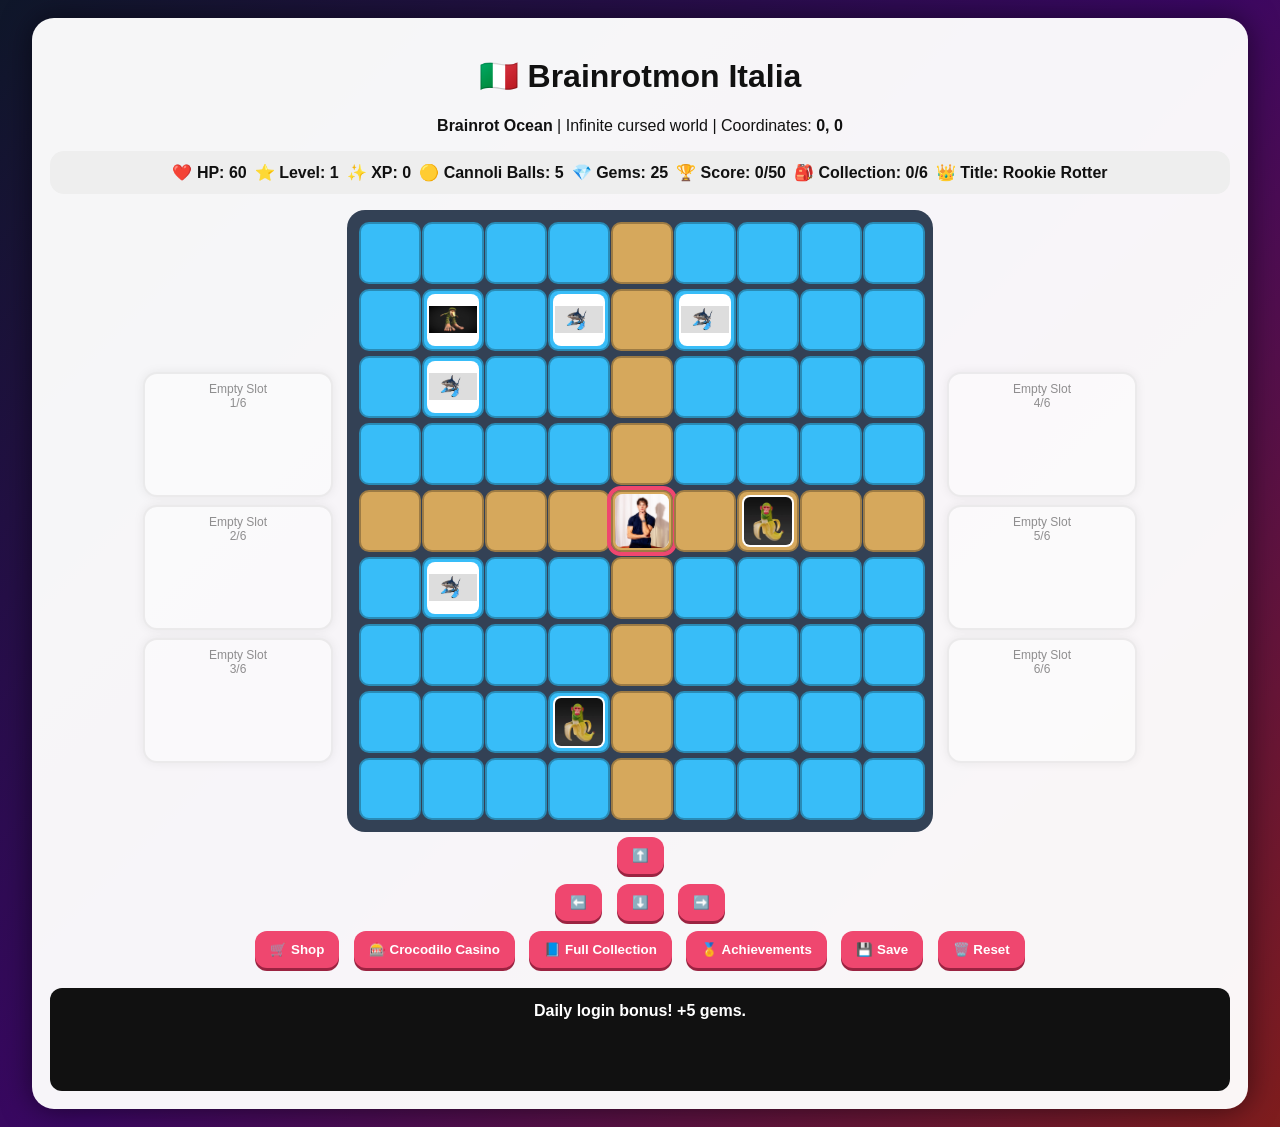
==== commit 0239240d: "Hide collection during battles" ====
--- a/brainrot.html
+++ b/brainrot.html
@@ -335,8 +335,7 @@
 currentEnemy={...monster};
 currentEnemyMaxHp=currentEnemy.hp;
 isBossFight=boss;
-document.getElementById("map").style.display="none";
-document.getElementById("controls").style.display="none";
+document.getElementById("mainArea").style.display="none";
 document.getElementById("battle").classList.remove("hidden");
 document.getElementById("shop").classList.add("hidden");
 document.getElementById("casino").classList.add("hidden");
@@ -486,8 +485,7 @@
 currentEnemy=null;
 isBossFight=false;
 document.getElementById("battle").classList.add("hidden");
-document.getElementById("map").style.display="grid";
-document.getElementById("controls").style.display="block";
+document.getElementById("mainArea").style.display="flex";
 if(reshuffle)reshuffleBrainrots();
 updateStats();drawMap();saveGame();
 }
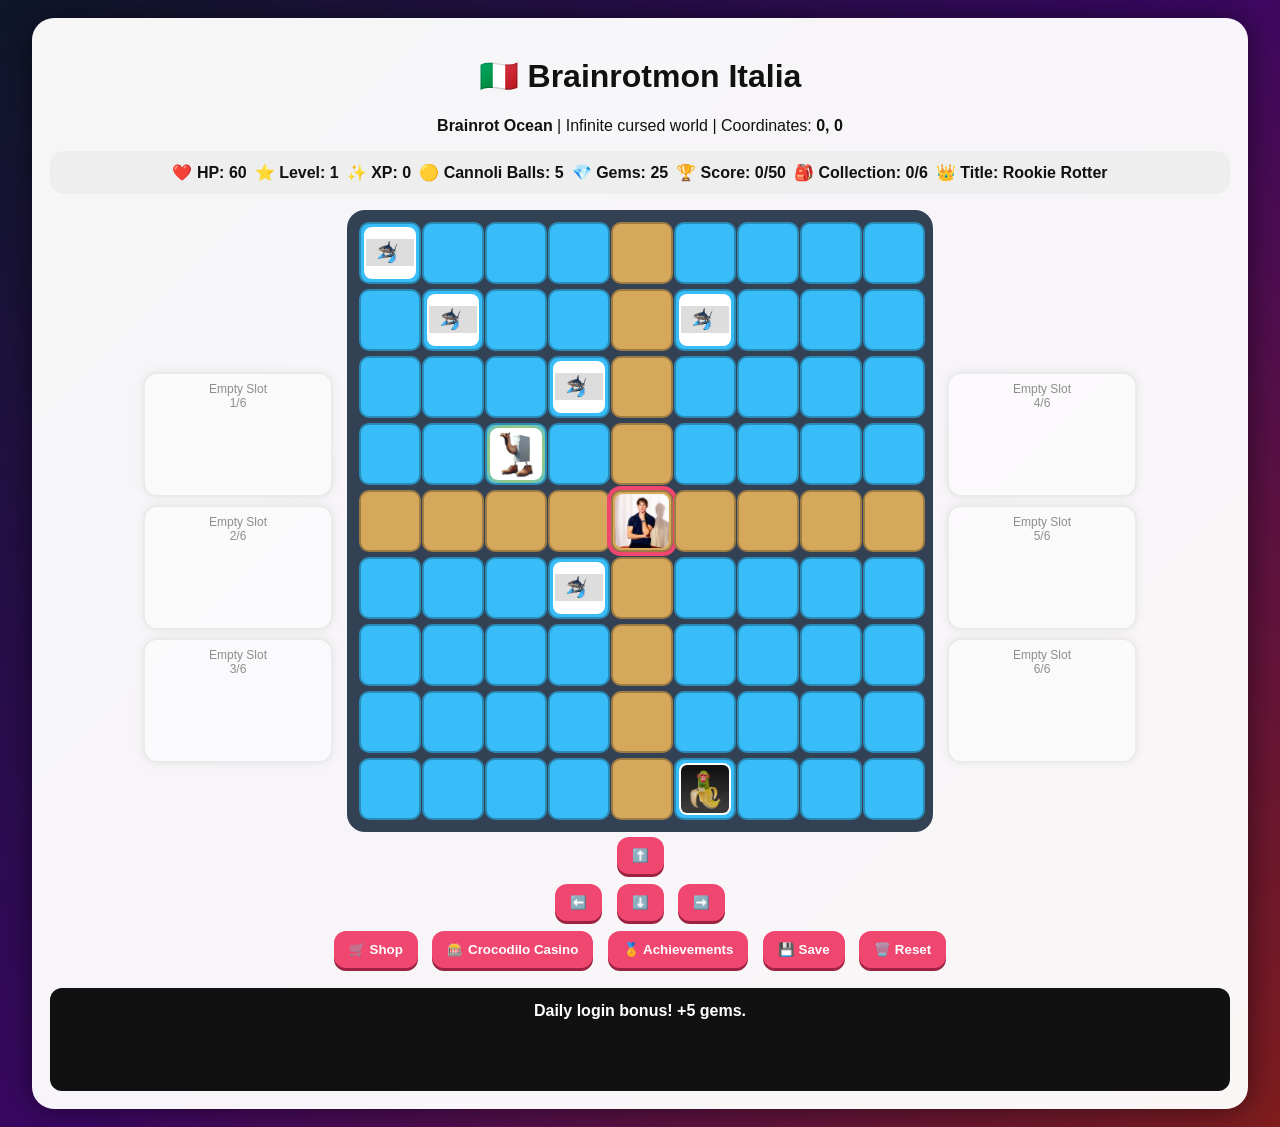
==== commit e25fcb4b: "Hide collection during battles" ====
--- a/brainrot.html
+++ b/brainrot.html
@@ -70,7 +70,6 @@
 
 <button onclick="openShop()">🛒 Shop</button>
 <button onclick="openCasino()">🎰 Crocodilo Casino</button>
-<button onclick="toggleCollection()">📘 Full Collection</button>
 <button onclick="toggleAchievements()">🏅 Achievements</button>
 <button onclick="saveGame()">💾 Save</button>
 <button onclick="resetGame()">🗑️ Reset</button>
@@ -110,11 +109,6 @@
 <button onclick="gambleBrainrot()">Open Mystery Case — 25 Gems</button>
 <div id="casinoResult"></div>
 </div>
-</div>
-
-<div id="collectionBox" class="hidden">
-<h3>Your Full Brainrot Collection</h3>
-<div id="collection">None yet.</div>
 </div>
 
 <div id="achievementsBox" class="hidden">
@@ -332,6 +326,13 @@
 }
 
 function startBattle(monster,boss=false){
+document.getElementById("mainArea").style.display="none";
+
+document.getElementById("collectionBox").classList.add("hidden");
+document.getElementById("achievementsBox").classList.add("hidden");
+document.getElementById("shop").classList.add("hidden");
+document.getElementById("casino").classList.add("hidden");
+
 currentEnemy={...monster};
 currentEnemyMaxHp=currentEnemy.hp;
 isBossFight=boss;
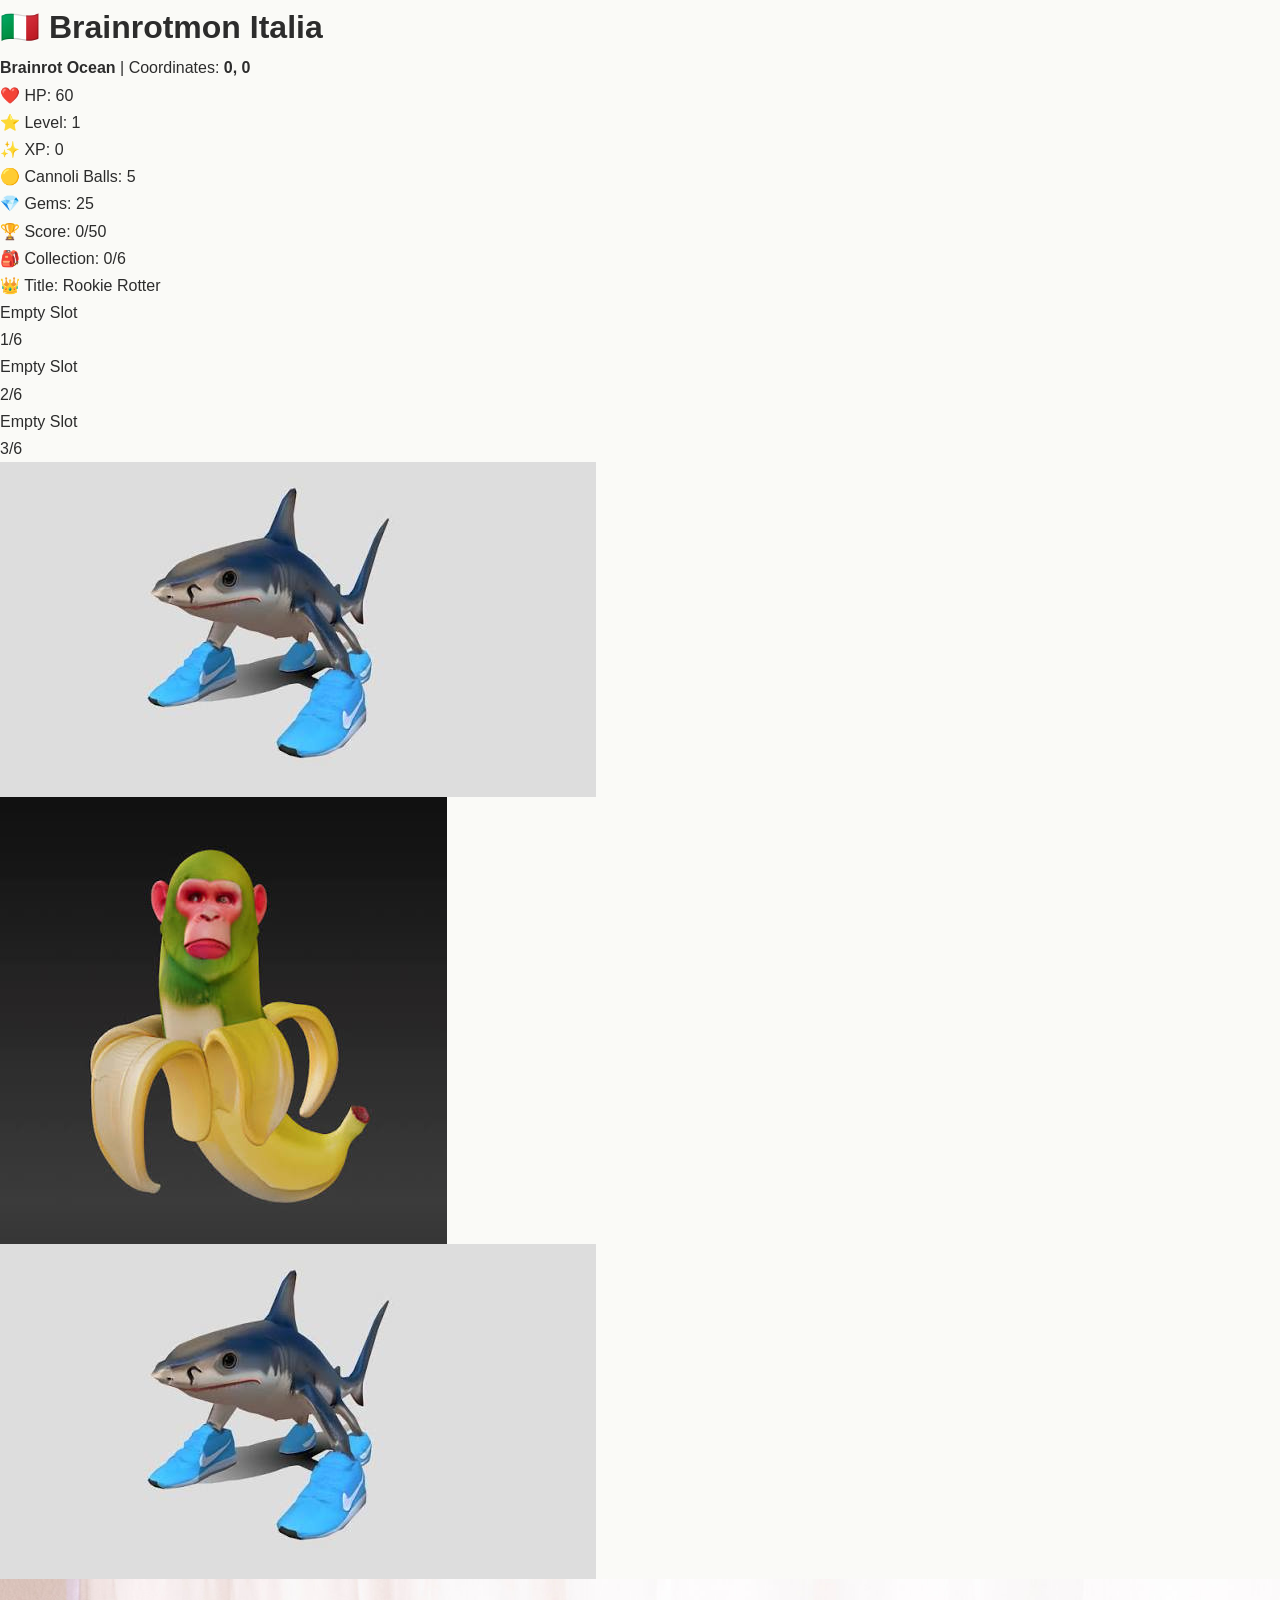
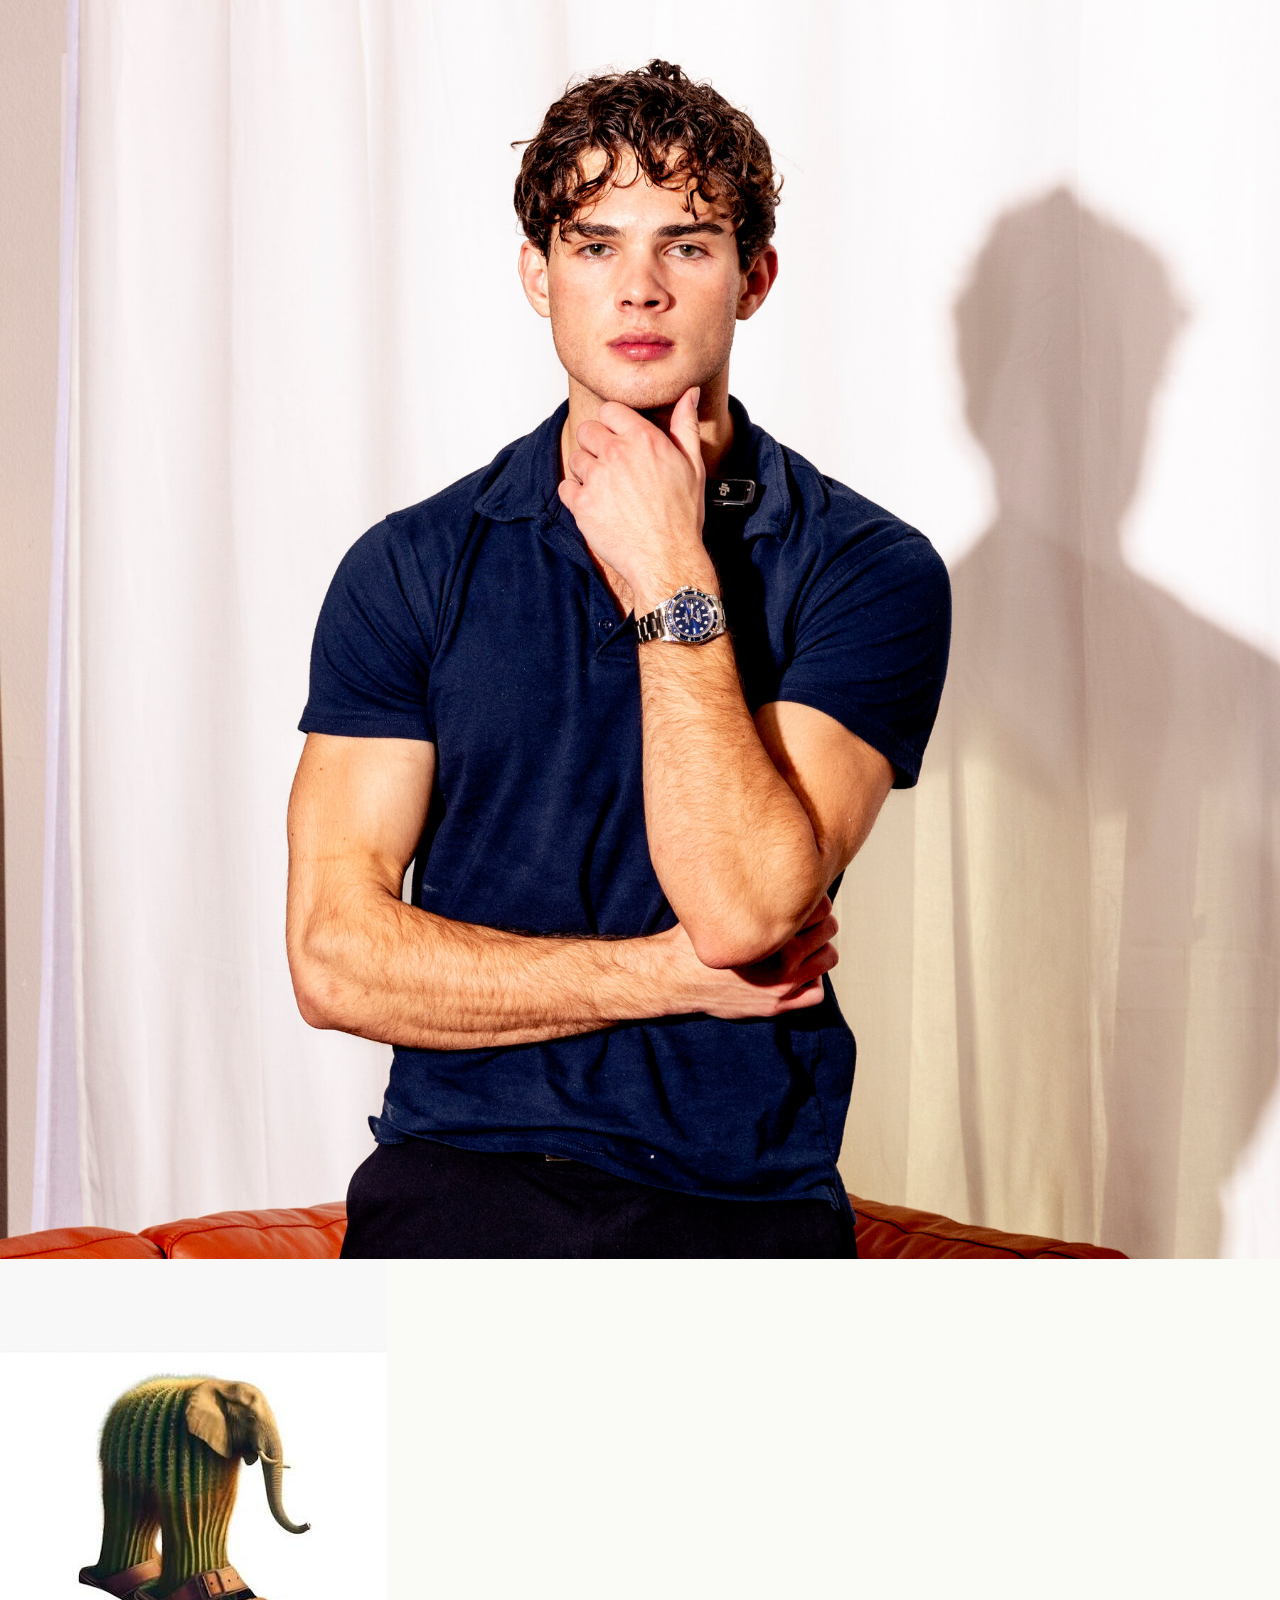
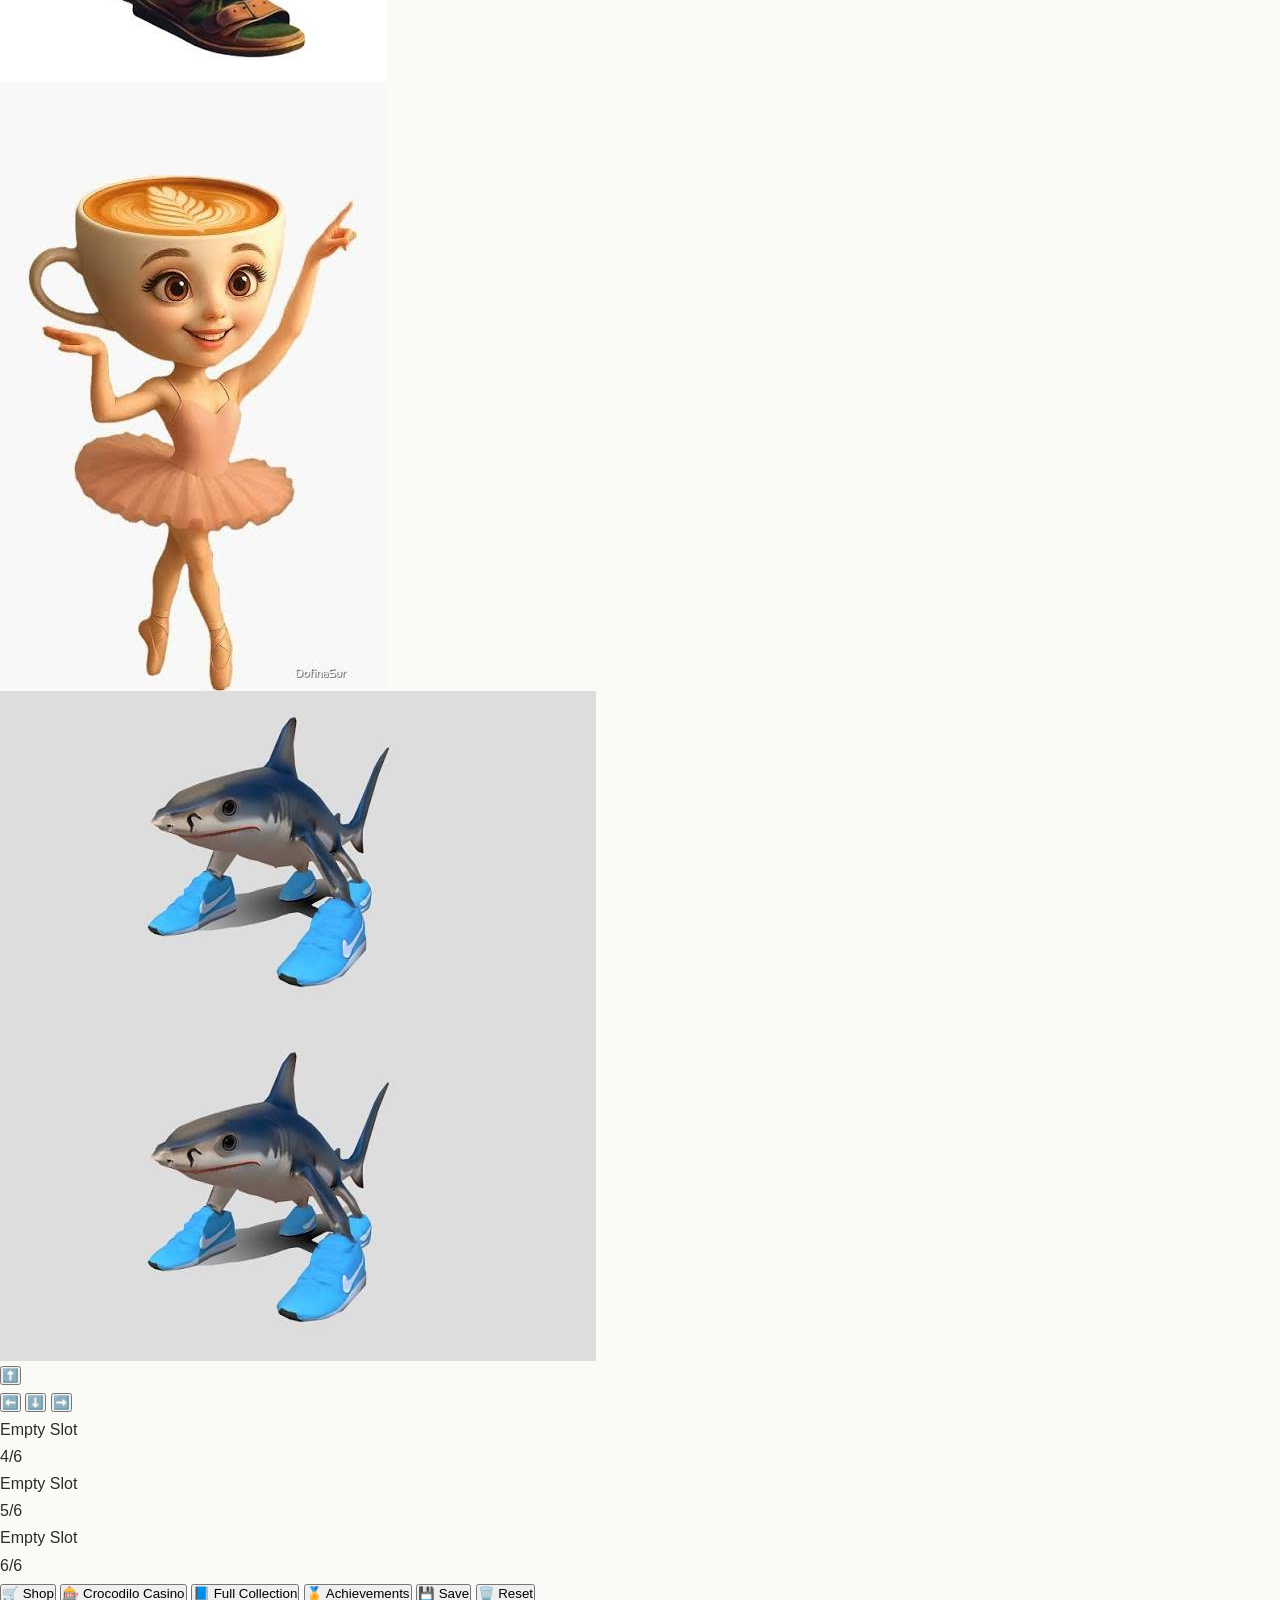
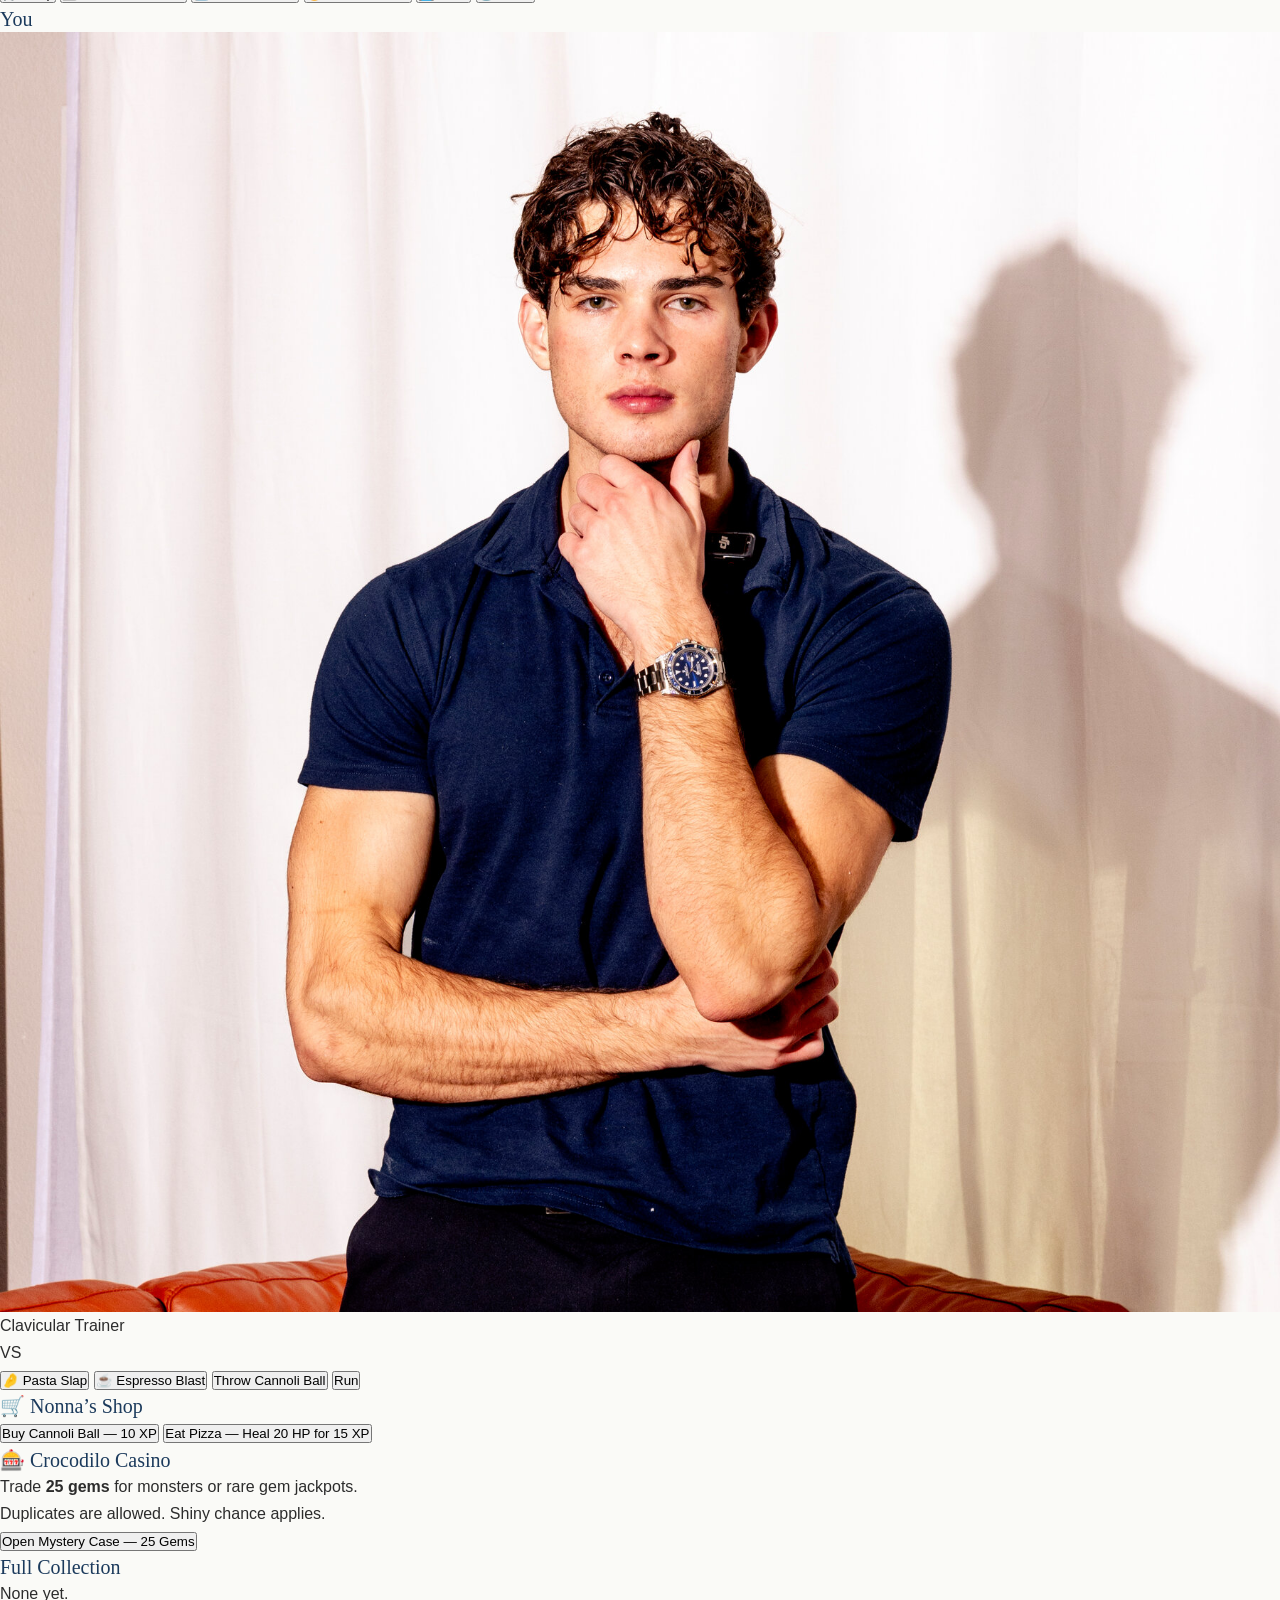
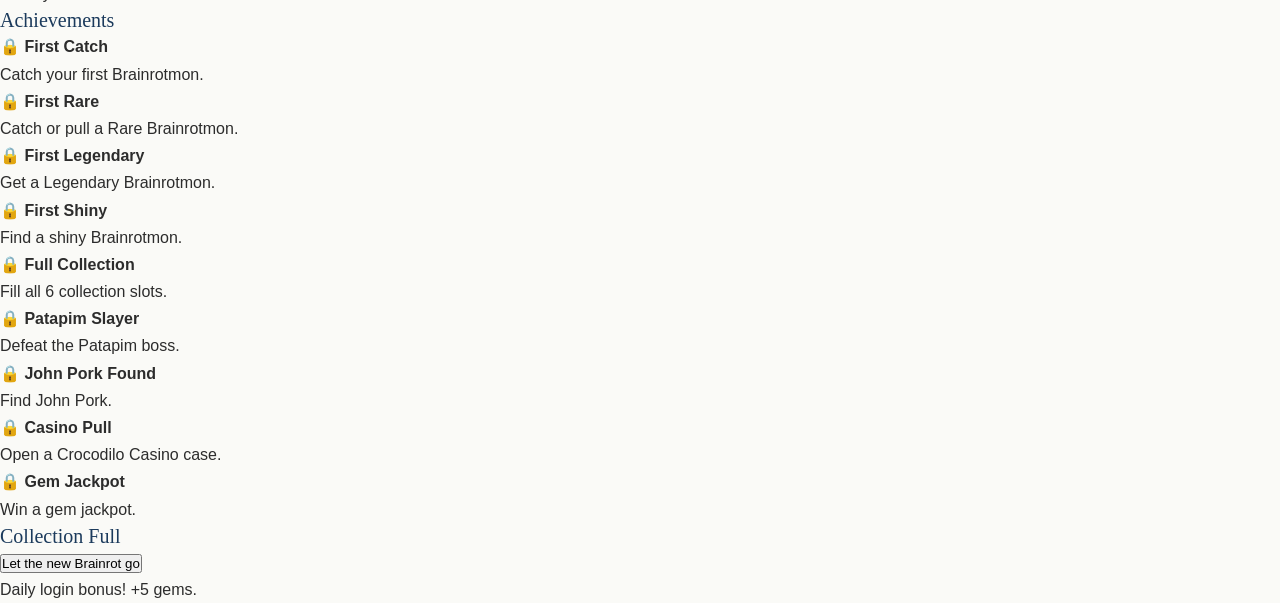
==== commit fcac49a2: "Fix Brainrotmon" ====
--- a/brainrot.html
+++ b/brainrot.html
@@ -1,665 +1,863 @@
 <!DOCTYPE html>
 <html>
 <head>
-<title>Brainrotmon Italia</title>
-<style>
-body{font-family:Arial,sans-serif;background:linear-gradient(135deg,#0f172a,#3b0764,#7f1d1d);color:white;text-align:center;margin:0;padding:18px}
-#game{max-width:1180px;margin:auto;background:rgba(255,255,255,.96);color:#111;padding:18px;border-radius:22px;box-shadow:0 0 30px #0008}
-#stats{display:flex;justify-content:center;flex-wrap:wrap;gap:8px;background:#eee;padding:12px;border-radius:14px;font-weight:bold}
-#mainArea{display:flex;align-items:center;justify-content:center;gap:14px;margin-top:16px}
-.sideCollection{width:190px;display:flex;flex-direction:column;gap:8px}
-.slot{background:white;border:2px solid #ddd;border-radius:14px;padding:8px;min-height:105px;box-shadow:0 0 8px #0002;font-size:12px}
-.slot img{width:60px;height:60px;object-fit:contain;border-radius:10px;background:#fff}
-.slot.empty{opacity:.45}
-.shinyBorder{border-color:gold!important;box-shadow:0 0 16px gold!important}
-#map{display:grid;grid-template-columns:repeat(9,58px);gap:5px;background:#334155;padding:12px;border-radius:18px;width:max-content}
-.tile{width:58px;height:58px;border-radius:10px;display:flex;align-items:center;justify-content:center;border:2px solid #0004;overflow:hidden}
-.rainbow{background:linear-gradient(135deg,#f87171,#facc15,#4ade80,#38bdf8,#c084fc)}
-.ocean{background:#38bdf8}.sand{background:#facc15}.forest{background:#22c55e}.cafe{background:#fb7185}.airport{background:#cbd5e1}.mall{background:#f9a8d4}.moon{background:#64748b}.volcano{background:#dc2626}.shadow{background:#312e81}.strip{background:linear-gradient(135deg,#111,#7c3aed,#f59e0b)}.path{background:#d6a85c}.boss{background:radial-gradient(circle,gold,#ef4444,#111);animation:pulse 1s infinite}
-@keyframes pulse{50%{transform:scale(1.06)}}
-.playerTile{outline:4px solid #ef476f}
-.playerSprite{width:54px;height:54px;object-fit:contain;border-radius:8px;background:#fff8}
-.spawnSprite{width:48px;height:48px;object-fit:contain;border-radius:8px;background:white;padding:2px}
-button{margin:5px;padding:11px 15px;border:none;border-radius:12px;background:#ef476f;color:white;cursor:pointer;font-weight:bold;box-shadow:0 3px 0 #9b2341}
-button:hover{background:#d43d61}
-#battle,#shop,#collectionBox,#casino,#achievementsBox,#releaseBox{background:#f3f3f3;border-radius:16px;padding:14px;margin-top:14px}
-#battleView{background:radial-gradient(circle,#fff7ad,#ffb703,#fb7185);border:5px solid #111;border-radius:22px;padding:20px;margin:15px auto;max-width:680px;display:flex;justify-content:space-around;align-items:center;gap:15px}
-.fighter{width:230px;min-height:275px;background:white;border-radius:18px;padding:12px;box-shadow:0 0 15px #0004}
-.monster-img,.playerBattleImg{width:190px;height:190px;object-fit:contain;border-radius:14px;background:white}
-.vs{font-size:35px;font-weight:bold;color:white;text-shadow:2px 2px 4px #000}
-.hpbar{width:200px;height:16px;background:#ccc;border-radius:10px;margin:8px auto;overflow:hidden}.hpfill{height:100%;background:#06d6a0;width:100%}
-#casinoPull{background:linear-gradient(135deg,#020617,#581c87,#be123c);color:white;border-radius:20px;padding:20px;margin:12px auto;max-width:520px;border:4px solid gold}
-#casinoResult img,.collection-card img,.release-card img{width:120px;height:120px;object-fit:contain;background:white;border-radius:14px}
-.collection-card,.release-card,.achievement{display:inline-block;width:150px;background:white;border-radius:14px;padding:10px;margin:8px;box-shadow:0 0 10px #0002;vertical-align:top}
-.achievement.locked{opacity:.35}
-#log{min-height:75px;background:#111;color:white;border-radius:12px;padding:14px;margin-top:15px;font-weight:bold}
-.hidden{display:none}
-@media(max-width:900px){#mainArea{flex-direction:column}.sideCollection{width:100%;flex-direction:row;justify-content:center;flex-wrap:wrap}.slot{width:120px}#map{grid-template-columns:repeat(9,36px)}.tile{width:36px;height:36px}.playerSprite,.spawnSprite{width:32px;height:32px}#battleView{flex-direction:column}}
-</style>
+  <title>Brainrotmon Italia</title>
+  <link rel="stylesheet" href="styles.css">
 </head>
 
 <body>
 <div id="game">
-<h1>🇮🇹 Brainrotmon Italia</h1>
-<p><b id="regionTitle">Rainbow Rot Plaza</b> | Infinite cursed world | Coordinates: <b id="coords">0,0</b></p>
-
-<div id="stats">
-<div>❤️ HP: <span id="playerHp">60</span></div>
-<div>⭐ Level: <span id="level">1</span></div>
-<div>✨ XP: <span id="xp">0</span></div>
-<div>🟡 Cannoli Balls: <span id="balls">5</span></div>
-<div>💎 Gems: <span id="gems">20</span></div>
-<div>🏆 Score: <span id="score">0</span>/50</div>
-<div>🎒 Collection: <span id="collectionCount">0</span>/6</div>
-<div>👑 Title: <span id="playerTitle">Rookie Rotter</span></div>
+  <h1>🇮🇹 Brainrotmon Italia</h1>
+  <p><b id="regionTitle">Rainbow Rot Plaza</b> | Coordinates: <b id="coords">0,0</b></p>
+
+  <div id="stats">
+    <div>❤️ HP: <span id="playerHp">60</span></div>
+    <div>⭐ Level: <span id="level">1</span></div>
+    <div>✨ XP: <span id="xp">0</span></div>
+    <div>🟡 Cannoli Balls: <span id="balls">5</span></div>
+    <div>💎 Gems: <span id="gems">20</span></div>
+    <div>🏆 Score: <span id="score">0</span>/50</div>
+    <div>🎒 Collection: <span id="collectionCount">0</span>/6</div>
+    <div>👑 Title: <span id="playerTitle">Rookie Rotter</span></div>
+  </div>
+
+  <div id="mainArea">
+    <div id="leftSlots" class="sideCollection"></div>
+
+    <div>
+      <div id="map"></div>
+      <div id="controls">
+        <button onclick="move('up')">⬆️</button><br>
+        <button onclick="move('left')">⬅️</button>
+        <button onclick="move('down')">⬇️</button>
+        <button onclick="move('right')">➡️</button>
+      </div>
+    </div>
+
+    <div id="rightSlots" class="sideCollection"></div>
+  </div>
+
+  <button onclick="openShop()">🛒 Shop</button>
+  <button onclick="openCasino()">🎰 Crocodilo Casino</button>
+  <button onclick="toggleCollection()">📘 Full Collection</button>
+  <button onclick="toggleAchievements()">🏅 Achievements</button>
+  <button onclick="saveGame()">💾 Save</button>
+  <button onclick="resetGame()">🗑️ Reset</button>
+
+  <div id="battle" class="hidden">
+    <div id="battleView">
+      <div class="fighter">
+        <h3>You</h3>
+        <img class="playerBattleImg" src="images/clavicular.png">
+        <p>Clavicular Trainer</p>
+      </div>
+
+      <div class="vs">VS</div>
+
+      <div class="fighter">
+        <h3 id="enemyName"></h3>
+        <img id="enemyImage" class="monster-img" src="">
+        <div class="hpbar">
+          <div id="enemyHpBar" class="hpfill"></div>
+        </div>
+        <p id="enemyHp"></p>
+      </div>
+    </div>
+
+    <button onclick="attack('slap')">🤌 Pasta Slap</button>
+    <button onclick="attack('espresso')">☕ Espresso Blast</button>
+    <button onclick="catchMonster()">Throw Cannoli Ball</button>
+    <button onclick="run()">Run</button>
+  </div>
+
+  <div id="shop" class="hidden">
+    <h3>🛒 Nonna’s Shop</h3>
+    <button onclick="buyBall()">Buy Cannoli Ball — 10 XP</button>
+    <button onclick="heal()">Eat Pizza — Heal 20 HP for 15 XP</button>
+  </div>
+
+  <div id="casino" class="hidden">
+    <h3>🎰 Crocodilo Casino</h3>
+    <div id="casinoPull">
+      <p>Trade <b>25 gems</b> for monsters or rare gem jackpots.</p>
+      <p>Duplicates are allowed. Shiny chance applies.</p>
+      <button onclick="gambleBrainrot()">Open Mystery Case — 25 Gems</button>
+      <div id="casinoResult"></div>
+    </div>
+  </div>
+
+  <div id="collectionBox" class="hidden">
+    <h3>Full Collection</h3>
+    <div id="collection">None yet.</div>
+  </div>
+
+  <div id="achievementsBox" class="hidden">
+    <h3>Achievements</h3>
+    <div id="achievements"></div>
+  </div>
+
+  <div id="releaseBox" class="hidden">
+    <h3>Collection Full</h3>
+    <p id="releaseMessage"></p>
+    <div id="releaseOptions"></div>
+    <button onclick="cancelPendingBrainrot()">Let the new Brainrot go</button>
+  </div>
+
+  <div id="log">Move around. Step on Brainrots to battle. Walk off edges to explore forever.</div>
 </div>
 
-<div id="mainArea">
-<div id="leftSlots" class="sideCollection"></div>
-<div>
-<div id="map"></div>
-<div id="controls">
-<button onclick="move('up')">⬆️</button><br>
-<button onclick="move('left')">⬅️</button>
-<button onclick="move('down')">⬇️</button>
-<button onclick="move('right')">➡️</button>
-</div>
-</div>
-<div id="rightSlots" class="sideCollection"></div>
-</div>
-
-<button onclick="openShop()">🛒 Shop</button>
-<button onclick="openCasino()">🎰 Crocodilo Casino</button>
-<button onclick="toggleAchievements()">🏅 Achievements</button>
-<button onclick="saveGame()">💾 Save</button>
-<button onclick="resetGame()">🗑️ Reset</button>
-
-<div id="battle" class="hidden">
-<div id="battleView">
-<div class="fighter">
-<h3>You</h3>
-<img class="playerBattleImg" src="images/clavicular.png">
-<p>Clavicular Trainer</p>
-</div>
-<div class="vs">VS</div>
-<div class="fighter">
-<h3 id="enemyName"></h3>
-<img id="enemyImage" class="monster-img" src="">
-<div class="hpbar"><div id="enemyHpBar" class="hpfill"></div></div>
-<p id="enemyHp"></p>
-</div>
-</div>
-<button onclick="attack('slap')">🤌 Pasta Slap</button>
-<button onclick="attack('espresso')">☕ Espresso Blast</button>
-<button onclick="catchMonster()">Throw Cannoli Ball</button>
-<button onclick="run()">Run</button>
-</div>
-
-<div id="shop" class="hidden">
-<h3>🛒 Nonna’s Shop</h3>
-<button onclick="buyBall()">Buy Cannoli Ball — 10 XP</button>
-<button onclick="heal()">Eat Pizza — Heal 20 HP for 15 XP</button>
-</div>
-
-<div id="casino" class="hidden">
-<h3>🎰 Crocodilo Casino</h3>
-<div id="casinoPull">
-<p>Trade <b>25 gems</b> for monsters or rare gem jackpots.</p>
-<p>Duplicates are allowed. Shiny chance applies.</p>
-<button onclick="gambleBrainrot()">Open Mystery Case — 25 Gems</button>
-<div id="casinoResult"></div>
-</div>
-</div>
-
-<div id="achievementsBox" class="hidden">
-<h3>Achievements</h3>
-<div id="achievements"></div>
-</div>
-
-<div id="releaseBox" class="hidden">
-<h3>Collection Full</h3>
-<p id="releaseMessage"></p>
-<div id="releaseOptions"></div>
-<button onclick="cancelPendingBrainrot()">Let the new Brainrot go</button>
-</div>
-
-<div id="log">Move around. Step on Brainrots to battle. Walk off edges to explore forever.</div>
-</div>
-
 <script>
-const monsters=[
-{name:"Bombardiro Crocodilo",hp:35,image:"images/bombardiro.png",rarity:"Rare"},
-{name:"Tralalero Tralala",hp:28,image:"images/tralalero.png",rarity:"Common"},
-{name:"Tung Tung Tung Sahur",hp:40,image:"images/tungtung.png",rarity:"Rare"},
-{name:"Ballerina Cappuccina",hp:25,image:"images/ballerina.png",rarity:"Common"},
-{name:"Lirili Larila",hp:30,image:"images/lirili.png",rarity:"Common"},
-{name:"Chimpanzini Bananini",hp:32,image:"images/chimpanzini.png",rarity:"Common"},
-{name:"Brr Brr Patapim",hp:45,image:"images/patapim.jpg",rarity:"Legendary"},
-{name:"Frigo Camelo",hp:38,image:"images/frigo.png",rarity:"Rare"},
-{name:"John Pork",hp:55,image:"images/john.png",rarity:"Legendary"}
+const monsters = [
+  { name:"Bombardiro Crocodilo", hp:35, image:"images/bombardiro.png", rarity:"Rare" },
+  { name:"Tralalero Tralala", hp:28, image:"images/tralalero.png", rarity:"Common" },
+  { name:"Tung Tung Tung Sahur", hp:40, image:"images/tungtung.png", rarity:"Rare" },
+  { name:"Ballerina Cappuccina", hp:25, image:"images/ballerina.png", rarity:"Common" },
+  { name:"Lirili Larila", hp:30, image:"images/lirili.png", rarity:"Common" },
+  { name:"Chimpanzini Bananini", hp:32, image:"images/chimpanzini.png", rarity:"Common" },
+  { name:"Brr Brr Patapim", hp:45, image:"images/patapim.jpg", rarity:"Legendary" },
+  { name:"Frigo Camelo", hp:38, image:"images/frigo.png", rarity:"Rare" },
+  { name:"John Pork", hp:55, image:"images/john.png", rarity:"Legendary" }
 ];
 
-const baseGrid=[
-[{name:"Brainrot Ocean",terrain:"ocean",bias:"Tralalero Tralala"},{name:"Rainbow Rot Plaza",terrain:"rainbow",bias:null},{name:"Cannoli Dunes",terrain:"sand",bias:null}],
-[{name:"Mall of Madness",terrain:"mall",bias:null},{name:"Cappuccina District",terrain:"cafe",bias:"Ballerina Cappuccina"},{name:"Brainrot Airport",terrain:"airport",bias:"Bombardiro Crocodilo"}],
-[{name:"Patapim Woods",terrain:"forest",bias:null},{name:"Volcano del Rot",terrain:"volcano",bias:"Tung Tung Tung Sahur"},{name:"Moon Mozzarella Base",terrain:"moon",bias:null,legendBoost:true}]
+const baseGrid = [
+  [
+    { name:"Brainrot Ocean", terrain:"ocean", bias:"Tralalero Tralala" },
+    { name:"Rainbow Rot Plaza", terrain:"rainbow", bias:null },
+    { name:"Cannoli Dunes", terrain:"sand", bias:null }
+  ],
+  [
+    { name:"Mall of Madness", terrain:"mall", bias:null },
+    { name:"Cappuccina District", terrain:"cafe", bias:"Ballerina Cappuccina" },
+    { name:"Brainrot Airport", terrain:"airport", bias:"Bombardiro Crocodilo" }
+  ],
+  [
+    { name:"Patapim Woods", terrain:"forest", bias:null },
+    { name:"Volcano del Rot", terrain:"volcano", bias:"Tung Tung Tung Sahur" },
+    { name:"Moon Mozzarella Base", terrain:"moon", bias:null, legendBoost:true }
+  ]
 ];
 
-const achievementsList=[
-{id:"firstCatch",name:"First Catch",desc:"Catch your first Brainrotmon."},
-{id:"firstRare",name:"First Rare",desc:"Catch or pull a Rare Brainrotmon."},
-{id:"firstLegendary",name:"First Legendary",desc:"Get a Legendary Brainrotmon."},
-{id:"firstShiny",name:"First Shiny",desc:"Find a shiny Brainrotmon."},
-{id:"fullCollection",name:"Full Collection",desc:"Fill all 6 collection slots."},
-{id:"patapimSlayer",name:"Patapim Slayer",desc:"Defeat the Patapim boss."},
-{id:"johnPorkFound",name:"John Pork Found",desc:"Find John Pork."},
-{id:"casinoPull",name:"Casino Pull",desc:"Open a Crocodilo Casino case."},
-{id:"gemJackpot",name:"Gem Jackpot",desc:"Win a gem jackpot."}
+const achievementsList = [
+  { id:"firstCatch", name:"First Catch", desc:"Catch your first Brainrotmon." },
+  { id:"firstRare", name:"First Rare", desc:"Catch or pull a Rare Brainrotmon." },
+  { id:"firstLegendary", name:"First Legendary", desc:"Get a Legendary Brainrotmon." },
+  { id:"firstShiny", name:"First Shiny", desc:"Find a shiny Brainrotmon." },
+  { id:"fullCollection", name:"Full Collection", desc:"Fill all 6 collection slots." },
+  { id:"patapimSlayer", name:"Patapim Slayer", desc:"Defeat the Patapim boss." },
+  { id:"johnPorkFound", name:"John Pork Found", desc:"Find John Pork." },
+  { id:"casinoPull", name:"Casino Pull", desc:"Open a Crocodilo Casino case." },
+  { id:"gemJackpot", name:"Gem Jackpot", desc:"Win a gem jackpot." }
 ];
 
-const mapWidth=9,mapHeight=9,maxCollection=6;
-let worldX=0,worldY=0,mapTiles=[],brainrotSpawns=[];
-let player={x:4,y:4,hp:60,maxHp:60,level:1,xp:0,balls:5,gems:20,lastLoginBonus:null,title:"Rookie Rotter",achievements:{}};
-let currentEnemy=null,currentEnemyMaxHp=0,isBossFight=false,collection=[],pendingBrainrot=null,pendingSource="wild";
-
-function mod(n,m){return((n%m)+m)%m;}
-function isSpecialBoss(){return !(worldX===0&&worldY===0)&&Math.abs(worldX)%7===0&&Math.abs(worldY)%7===0;}
-function isShadowRoute(){return !(worldX===0&&worldY===0)&&Math.abs(worldX)%5===0&&Math.abs(worldY)%4===0;}
-function isCrocodiloStrip(){return !(worldX===0&&worldY===0)&&Math.abs(worldX)%6===0&&Math.abs(worldY)%3===0;}
-
-function currentRegion(){
-if(isSpecialBoss())return{name:"👑 Patapim Boss Grove",terrain:"boss",bias:"Brr Brr Patapim",boss:true};
-if(isShadowRoute())return{name:"🌑 Shadow Spaghetti Route",terrain:"shadow",bias:"John Pork",rareBoost:true};
-if(isCrocodiloStrip())return{name:"🎰 Crocodilo Strip",terrain:"strip",bias:"Bombardiro Crocodilo",casino:true};
-return baseGrid[mod(worldY,3)][mod(worldX,3)];
-}
-function dailyLoginBonus(){
-const today=new Date().toDateString();
-if(player.lastLoginBonus!==today){player.gems+=5;player.lastLoginBonus=today;log("Daily login bonus! +5 gems.");}
-}
-
-function unlockAchievement(id){
-if(!player.achievements)player.achievements={};
-if(!player.achievements[id]){
-player.achievements[id]=true;
-const a=achievementsList.find(x=>x.id===id);
-if(a)log(`🏅 Achievement unlocked: ${a.name}!`);
-updateAchievements();
-}
-}
-
-function setTitle(){
-if(player.achievements?.patapimSlayer)player.title="Patapim Slayer";
-else if(player.achievements?.firstShiny)player.title="Shiny Hunter";
-else if(player.achievements?.firstLegendary)player.title="Legend Chaser";
-else if(player.achievements?.casinoPull)player.title="Casino Rotter";
-else player.title="Rookie Rotter";
-document.getElementById("playerTitle").textContent=player.title;
-}
-
-function makeMaybeShiny(monster){
-const copy={...monster};
-copy.shiny=Math.random()<0.01;
-copy.displayName=copy.shiny?`✨ Shiny ${copy.name}`:copy.name;
-copy.title=copy.shiny?"Shiny Brainrot":copy.rarity==="Legendary"?"Legendary Brainrot":copy.rarity==="Rare"?"Rare Brainrot":"Common Brainrot";
-return copy;
-}
-
-function getScore(){
-let total=0;
-collection.forEach(m=>{
-let pts=m.rarity==="Common"?1:m.rarity==="Rare"?5:15;
-if(m.shiny)pts*=2;
-total+=pts;
-});
-return Math.min(total,50);
-}
-
-function generateTerrain(){
-const r=currentRegion();
-document.getElementById("regionTitle").textContent=r.name;
-document.getElementById("coords").textContent=`${worldX}, ${worldY}`;
-mapTiles=[];
-for(let y=0;y<mapHeight;y++){
-const row=[];
-for(let x=0;x<mapWidth;x++){
-if(x===4||y===4)row.push("path");
-else row.push(r.terrain);
-}
-mapTiles.push(row);
-}
-if(r.boss)mapTiles[1][4]="boss";
-}
-
-function chooseMonster(){
-const r=currentRegion();
-if(r.bias&&Math.random()<0.6)return makeMaybeShiny(monsters.find(m=>m.name===r.bias));
-
-let legendaryChance=r.legendBoost?0.14:r.rareBoost?0.12:0.08;
-let rareChance=r.rareBoost?0.42:0.32;
-const roll=Math.random();
-
-if(roll<legendaryChance){
-let legs=monsters.filter(m=>m.rarity==="Legendary");
-if(!r.rareBoost)legs=legs.filter(m=>m.name!=="John Pork");
-return makeMaybeShiny(legs[Math.floor(Math.random()*legs.length)]);
-}
-if(roll<rareChance){
-const rares=monsters.filter(m=>m.rarity==="Rare");
-return makeMaybeShiny(rares[Math.floor(Math.random()*rares.length)]);
-}
-const commons=monsters.filter(m=>m.rarity==="Common");
-return makeMaybeShiny(commons[Math.floor(Math.random()*commons.length)]);
-}
-
-function reshuffleBrainrots(){
-brainrotSpawns=[];
-while(brainrotSpawns.length<7){
-const x=Math.floor(Math.random()*mapWidth),y=Math.floor(Math.random()*mapHeight);
-if(x===player.x&&y===player.y)continue;
-if(mapTiles[y][x]==="boss")continue;
-if(brainrotSpawns.some(s=>s.x===x&&s.y===y))continue;
-brainrotSpawns.push({x,y,monster:chooseMonster()});
-}
-drawMap();
-}
-
-function drawMap(){
-const r=currentRegion();
-document.getElementById("regionTitle").textContent=r.name;
-document.getElementById("coords").textContent=`${worldX}, ${worldY}`;
-const map=document.getElementById("map");map.innerHTML="";
-for(let y=0;y<mapHeight;y++){
-for(let x=0;x<mapWidth;x++){
-const tile=document.createElement("div");
-tile.className=`tile ${mapTiles[y][x]}`;
-const spawn=brainrotSpawns.find(s=>s.x===x&&s.y===y);
-if(player.x===x&&player.y===y){
-tile.classList.add("playerTile");
-tile.innerHTML=`<img class="playerSprite" src="images/clavicular.png">`;
-}else if(spawn){
-tile.innerHTML=`<img class="spawnSprite ${spawn.monster.shiny?"shinyBorder":""}" src="${spawn.monster.image}">`;
-}else if(mapTiles[y][x]==="boss"){
-tile.innerHTML="👑";
-}
-map.appendChild(tile);
-}}
-}
-
-function transitionRegion(dir){
-if(dir==="left")worldX--;
-if(dir==="right")worldX++;
-if(dir==="up")worldY--;
-if(dir==="down")worldY++;
-player.x=4;player.y=4;
-generateTerrain();reshuffleBrainrots();
-log(`You entered ${currentRegion().name}.`);
-saveGame();
-}
-
-function move(direction){
-if(currentEnemy||pendingBrainrot)return;
-let newX=player.x,newY=player.y;
-if(direction==="up")newY--;
-if(direction==="down")newY++;
-if(direction==="left")newX--;
-if(direction==="right")newX++;
-if(newX<0)return transitionRegion("left");
-if(newX>=mapWidth)return transitionRegion("right");
-if(newY<0)return transitionRegion("up");
-if(newY>=mapHeight)return transitionRegion("down");
-
-player.x=newX;player.y=newY;drawMap();
-
-if(mapTiles[player.y][player.x]==="boss"){
-startBattle(makeMaybeShiny({...monsters.find(m=>m.name==="Brr Brr Patapim"),hp:110}),true);
-return;
-}
-
-const spawnIndex=brainrotSpawns.findIndex(s=>s.x===player.x&&s.y===player.y);
-if(spawnIndex!==-1){
-startBattle(brainrotSpawns[spawnIndex].monster,false);
-brainrotSpawns.splice(spawnIndex,1);
-}else{
-log(`You move through ${currentRegion().name}.`);
-}
-}
-
-function startBattle(monster,boss=false){
-document.getElementById("mainArea").style.display="none";
-
-document.getElementById("collectionBox").classList.add("hidden");
-document.getElementById("achievementsBox").classList.add("hidden");
-document.getElementById("shop").classList.add("hidden");
-document.getElementById("casino").classList.add("hidden");
-
-currentEnemy={...monster};
-currentEnemyMaxHp=currentEnemy.hp;
-isBossFight=boss;
-document.getElementById("mainArea").style.display="none";
-document.getElementById("battle").classList.remove("hidden");
-document.getElementById("shop").classList.add("hidden");
-document.getElementById("casino").classList.add("hidden");
-updateBattle();
-if(monster.shiny)unlockAchievement("firstShiny");
-if(monster.name==="John Pork")unlockAchievement("johnPorkFound");
-log(boss?`⚠️ BOSS FIGHT: ${currentEnemy.displayName||currentEnemy.name} emerges!`:`A wild ${currentEnemy.displayName||currentEnemy.name} appeared!`);
-}
-
-function attack(type){
-let damage=type==="slap"?Math.floor(Math.random()*10)+6+player.level:Math.floor(Math.random()*15)+4+player.level;
-currentEnemy.hp-=damage;
-if(currentEnemy.hp<=0){
-if(isBossFight){
-player.level++;
-player.maxHp+=10;
-player.hp=player.maxHp;
-player.gems+=50;
-unlockAchievement("patapimSlayer");
-log("👑 You defeated Brr Brr Patapim! Level up and +50 gems!");
-}else{
-player.gems+=5;
-gainXp(20);
-log(`You defeated ${currentEnemy.displayName||currentEnemy.name}! +20 XP and +5 gems.`);
-}
-endBattle(true);
-}else{
-enemyAttack();
-updateBattle();
-log(`You used ${type==="slap"?"Pasta Slap":"Espresso Blast"} and dealt ${damage} damage!`);
-}
-}
-
-function enemyAttack(){
-const damage=Math.floor(Math.random()*8)+3+(isBossFight?5:0);
-player.hp-=damage;
-if(player.hp<=0){
-player.hp=player.maxHp;
-player.x=4;player.y=4;
-log("You fainted from too much brainrot. Nonna healed you.");
-endBattle(true);
-}
-updateStats();
-}
-
-function catchMonster(){
-if(isBossFight){log("You cannot catch the boss. Defeat it for rewards.");return;}
-if(player.balls<=0){log("You have no Cannoli Balls left!");return;}
-player.balls--;
-
-let chance=.25;
-if(currentEnemy.hp<currentEnemyMaxHp/2)chance+=.25;
-if(currentEnemy.hp<currentEnemyMaxHp/4)chance+=.25;
-if(currentEnemy.rarity==="Rare")chance-=.1;
-if(currentEnemy.rarity==="Legendary")chance-=.25;
-if(currentEnemy.shiny)chance-=.1;
-
-if(Math.random()<chance){
-pendingSource="battle";
-const kept=addBrainrot(currentEnemy,`You caught ${currentEnemy.displayName||currentEnemy.name}! +15 XP and +10 gems.`);
-if(kept){
-player.gems+=10;
-gainXp(15);
-endBattle(true);
-}
-}else{
-enemyAttack();
-log(`${currentEnemy.displayName||currentEnemy.name} escaped the Cannoli Ball!`);
-}
-updateStats();
-}
-
-function addBrainrot(monster,successMessage){
-const m={...monster,displayName:monster.displayName||monster.name,title:monster.title||monster.rarity};
-if(collection.length<maxCollection){
-collection.push(m);
-afterBrainrotAdded(m);
-updateCollection();
-log(successMessage);
-saveGame();
-return true;
-}
-pendingBrainrot=m;
-showReleaseMenu(m);
-return false;
-}
-
-function afterBrainrotAdded(m){
-unlockAchievement("firstCatch");
-if(m.rarity==="Rare")unlockAchievement("firstRare");
-if(m.rarity==="Legendary")unlockAchievement("firstLegendary");
-if(m.shiny)unlockAchievement("firstShiny");
-if(m.name==="John Pork")unlockAchievement("johnPorkFound");
-if(collection.length>=maxCollection)unlockAchievement("fullCollection");
-}
-
-function showReleaseMenu(monster){
-document.getElementById("releaseBox").classList.remove("hidden");
-document.getElementById("releaseMessage").textContent=`You are out of room. Pick one Brainrotmon to release for ${monster.displayName||monster.name}, or let the new one go.`;
-document.getElementById("releaseOptions").innerHTML=collection.map((m,i)=>`
-<div class="release-card ${m.shiny?"shinyBorder":""}" onclick="releaseForPending(${i})">
-<img src="${m.image}">
-<b>${m.displayName||m.name}</b>
-<p>${m.title} | ${m.rarity}</p>
-</div>
-`).join("");
-}
-
-function releaseForPending(index){
-const released=collection.splice(index,1)[0];
-collection.push(pendingBrainrot);
-afterBrainrotAdded(pendingBrainrot);
-log(`Released ${released.displayName||released.name}. Kept ${pendingBrainrot.displayName||pendingBrainrot.name}.`);
-pendingBrainrot=null;
-document.getElementById("releaseBox").classList.add("hidden");
-updateCollection();updateStats();saveGame();
-if(pendingSource==="battle")endBattle(true);
-}
-
-function cancelPendingBrainrot(){
-log(`${pendingBrainrot.displayName||pendingBrainrot.name} was let go.`);
-pendingBrainrot=null;
-document.getElementById("releaseBox").classList.add("hidden");
-if(pendingSource==="battle")endBattle(true);
-}
-
-function gainXp(amount){
-player.xp+=amount;
-if(player.xp>=player.level*50){
-player.xp=0;
-player.level++;
-player.maxHp+=10;
-player.hp=player.maxHp;
-player.balls+=2;
-player.gems+=10;
-log(`LEVEL UP! Level ${player.level}. +2 Cannoli Balls and +10 gems.`);
-}
-updateStats();
-}
-
-function run(){
-log("You ran away dramatically. The Brainrots reshuffled.");
-endBattle(true);
-}
-
-function endBattle(reshuffle){
-currentEnemy=null;
-isBossFight=false;
-document.getElementById("battle").classList.add("hidden");
-document.getElementById("mainArea").style.display="flex";
-if(reshuffle)reshuffleBrainrots();
-updateStats();drawMap();saveGame();
-}
-
-function openShop(){
-document.getElementById("shop").classList.toggle("hidden");
-document.getElementById("casino").classList.add("hidden");
-document.getElementById("achievementsBox").classList.add("hidden");
-}
-
-function openCasino(){
-document.getElementById("casino").classList.toggle("hidden");
-document.getElementById("shop").classList.add("hidden");
-document.getElementById("achievementsBox").classList.add("hidden");
-}
-
-function buyBall(){
-if(player.xp>=10){player.xp-=10;player.balls++;log("You bought one Cannoli Ball.");}
-else log("Not enough XP.");
-updateStats();saveGame();
-}
-
-function heal(){
-if(player.xp>=15){player.xp-=15;player.hp=Math.min(player.maxHp,player.hp+20);log("You ate pizza and healed 20 HP.");}
-else log("Not enough XP.");
-updateStats();saveGame();
-}
-
-function gambleBrainrot(){
-if(player.gems<25){log("Not enough gems for Crocodilo Casino.");return;}
-player.gems-=25;
-unlockAchievement("casinoPull");
-updateStats();
-
-const resultBox=document.getElementById("casinoResult");
-let flashes=0;
-const flash=setInterval(()=>{
-const fake=makeMaybeShiny(monsters[Math.floor(Math.random()*monsters.length)]);
-resultBox.innerHTML=`<h3>🎰 ${fake.displayName}</h3><img class="${fake.shiny?"shinyBorder":""}" src="${fake.image}">`;
-flashes++;
-if(flashes>=10){
-clearInterval(flash);
-const roll=Math.random();
-if(roll>.93){
-const jackpot=[30,50,100][Math.floor(Math.random()*3)];
-player.gems+=jackpot;
-unlockAchievement("gemJackpot");
-resultBox.innerHTML=`<h3>💎 GEM JACKPOT!</h3><p>+${jackpot} gems</p>`;
-log(`Crocodilo Casino jackpot! +${jackpot} gems.`);
-}else{
-let rarity=roll<.58?"Common":roll<.85?"Rare":"Legendary";
-const possible=monsters.filter(m=>m.rarity===rarity);
-const prize=makeMaybeShiny(possible[Math.floor(Math.random()*possible.length)]);
-resultBox.innerHTML=`<h3>You pulled ${prize.displayName}!</h3><p>${prize.title} | ${prize.rarity}</p><img class="${prize.shiny?"shinyBorder":""}" src="${prize.image}">`;
-pendingSource="casino";
-addBrainrot(prize,`🎰 Crocodilo Casino pull: ${prize.displayName}!`);
-}
-reshuffleBrainrots();updateStats();saveGame();
-}
-},120);
-}
-
-function toggleCollection(){
-document.getElementById("collectionBox").classList.toggle("hidden");
-updateCollection();
-}
-
-function toggleAchievements(){
-document.getElementById("achievementsBox").classList.toggle("hidden");
-document.getElementById("shop").classList.add("hidden");
-document.getElementById("casino").classList.add("hidden");
-updateAchievements();
-}
-
-function renderSideSlots(){
-const left=document.getElementById("leftSlots");
-const right=document.getElementById("rightSlots");
-left.innerHTML="";right.innerHTML="";
-for(let i=0;i<6;i++){
-const m=collection[i];
-const html=m?`
-<div class="slot ${m.shiny?"shinyBorder":""}">
-<img src="${m.image}">
-<b>${m.displayName||m.name}</b>
-<div>${m.title}</div>
-<div>${m.rarity}</div>
-</div>`:`<div class="slot empty">Empty Slot<br>${i+1}/6</div>`;
-if(i<3)left.innerHTML+=html;else right.innerHTML+=html;
-}
-}
-
-function updateStats(){
-document.getElementById("playerHp").textContent=player.hp;
-document.getElementById("level").textContent=player.level;
-document.getElementById("xp").textContent=player.xp;
-document.getElementById("balls").textContent=player.balls;
-document.getElementById("gems").textContent=player.gems;
-document.getElementById("score").textContent=getScore();
-document.getElementById("collectionCount").textContent=collection.length;
-setTitle();
-renderSideSlots();
-}
-
-function updateBattle(){
-document.getElementById("enemyName").textContent=`${currentEnemy.displayName||currentEnemy.name} (${isBossFight?"BOSS":currentEnemy.rarity})`;
-document.getElementById("enemyImage").src=currentEnemy.image;
-document.getElementById("enemyImage").className=`monster-img ${currentEnemy.shiny?"shinyBorder":""}`;
-document.getElementById("enemyHp").textContent=`HP: ${Math.max(currentEnemy.hp,0)} / ${currentEnemyMaxHp}`;
-document.getElementById("enemyHpBar").style.width=Math.max((currentEnemy.hp/currentEnemyMaxHp)*100,0)+"%";
-}
-
-function updateCollection(){
-const box=document.getElementById("collection");
-if(!collection.length){box.innerHTML="None yet.";renderSideSlots();updateStats();return;}
-box.innerHTML=collection.map(m=>`
-<div class="collection-card ${m.shiny?"shinyBorder":""}">
-<img src="${m.image}">
-<b>${m.displayName||m.name}</b>
-<p>${m.title}</p>
-<p>${m.rarity}</p>
-</div>
-`).join("");
-renderSideSlots();
-updateStats();
-}
-
-function updateAchievements(){
-const box=document.getElementById("achievements");
-box.innerHTML=achievementsList.map(a=>{
-const unlocked=player.achievements&&player.achievements[a.id];
-return `<div class="achievement ${unlocked?"":"locked"}"><b>${unlocked?"🏅":"🔒"} ${a.name}</b><p>${a.desc}</p></div>`;
-}).join("");
-}
-
-function saveGame(){
-localStorage.setItem("brainrotmonSave",JSON.stringify({player,collection,worldX,worldY}));
-}
-
-function loadGame(){
-const save=localStorage.getItem("brainrotmonSave");
-if(save){
-const data=JSON.parse(save);
-player={...player,...data.player};
-player.achievements=player.achievements||{};
-collection=data.collection||[];
-worldX=data.worldX??0;
-worldY=data.worldY??0;
-}
-dailyLoginBonus();
-generateTerrain();
-reshuffleBrainrots();
-updateStats();
-updateCollection();
-updateAchievements();
-saveGame();
-}
-
-function resetGame(){
-localStorage.removeItem("brainrotmonSave");
-location.reload();
-}
-
-function log(message){
-document.getElementById("log").textContent=message;
-}
-
-document.addEventListener("keydown",function(event){
-const keys=["ArrowUp","ArrowDown","ArrowLeft","ArrowRight","8","2","4","6"];
-if(keys.includes(event.key))event.preventDefault();
-if(event.key==="ArrowUp"||event.key==="8")move("up");
-if(event.key==="ArrowDown"||event.key==="2")move("down");
-if(event.key==="ArrowLeft"||event.key==="4")move("left");
-if(event.key==="ArrowRight"||event.key==="6")move("right");
+const mapWidth = 9;
+const mapHeight = 9;
+const maxCollection = 6;
+
+let worldX = 0;
+let worldY = 0;
+let mapTiles = [];
+let brainrotSpawns = [];
+
+let player = {
+  x:4,
+  y:4,
+  hp:60,
+  maxHp:60,
+  level:1,
+  xp:0,
+  balls:5,
+  gems:20,
+  lastLoginBonus:null,
+  title:"Rookie Rotter",
+  achievements:{}
+};
+
+let collection = [];
+let currentEnemy = null;
+let currentEnemyMaxHp = 0;
+let isBossFight = false;
+let pendingBrainrot = null;
+let pendingSource = "wild";
+
+function mod(n, m) {
+  return ((n % m) + m) % m;
+}
+
+function isSpecialBoss() {
+  return !(worldX === 0 && worldY === 0) && Math.abs(worldX) % 7 === 0 && Math.abs(worldY) % 7 === 0;
+}
+
+function isShadowRoute() {
+  return !(worldX === 0 && worldY === 0) && Math.abs(worldX) % 5 === 0 && Math.abs(worldY) % 4 === 0;
+}
+
+function isCrocodiloStrip() {
+  return !(worldX === 0 && worldY === 0) && Math.abs(worldX) % 6 === 0 && Math.abs(worldY) % 3 === 0;
+}
+
+function currentRegion() {
+  if (isSpecialBoss()) return { name:"👑 Patapim Boss Grove", terrain:"boss", bias:"Brr Brr Patapim", boss:true };
+  if (isShadowRoute()) return { name:"🌑 Shadow Spaghetti Route", terrain:"shadow", bias:"John Pork", rareBoost:true };
+  if (isCrocodiloStrip()) return { name:"🎰 Crocodilo Strip", terrain:"strip", bias:"Bombardiro Crocodilo", casino:true };
+  return baseGrid[mod(worldY, 3)][mod(worldX, 3)];
+}
+
+function dailyLoginBonus() {
+  const today = new Date().toDateString();
+  if (player.lastLoginBonus !== today) {
+    player.gems += 5;
+    player.lastLoginBonus = today;
+    log("Daily login bonus! +5 gems.");
+  }
+}
+
+function unlockAchievement(id) {
+  if (!player.achievements) player.achievements = {};
+  if (!player.achievements[id]) {
+    player.achievements[id] = true;
+    const a = achievementsList.find(x => x.id === id);
+    if (a) log(`🏅 Achievement unlocked: ${a.name}!`);
+    updateAchievements();
+  }
+}
+
+function setTitle() {
+  if (player.achievements?.patapimSlayer) player.title = "Patapim Slayer";
+  else if (player.achievements?.firstShiny) player.title = "Shiny Hunter";
+  else if (player.achievements?.firstLegendary) player.title = "Legend Chaser";
+  else if (player.achievements?.casinoPull) player.title = "Casino Rotter";
+  else player.title = "Rookie Rotter";
+
+  document.getElementById("playerTitle").textContent = player.title;
+}
+
+function makeMaybeShiny(monster) {
+  const copy = { ...monster };
+  copy.shiny = Math.random() < 0.01;
+  copy.displayName = copy.shiny ? `✨ Shiny ${copy.name}` : copy.name;
+  copy.title = copy.shiny
+    ? "Shiny Brainrot"
+    : copy.rarity === "Legendary"
+      ? "Legendary Brainrot"
+      : copy.rarity === "Rare"
+        ? "Rare Brainrot"
+        : "Common Brainrot";
+  return copy;
+}
+
+function getScore() {
+  let total = 0;
+  collection.forEach(m => {
+    let points = m.rarity === "Common" ? 1 : m.rarity === "Rare" ? 5 : 15;
+    if (m.shiny) points *= 2;
+    total += points;
+  });
+  return Math.min(total, 50);
+}
+
+function generateTerrain() {
+  const r = currentRegion();
+  document.getElementById("regionTitle").textContent = r.name;
+  document.getElementById("coords").textContent = `${worldX}, ${worldY}`;
+
+  mapTiles = [];
+
+  for (let y = 0; y < mapHeight; y++) {
+    const row = [];
+
+    for (let x = 0; x < mapWidth; x++) {
+      if (x === 4 || y === 4) row.push("path");
+      else row.push(r.terrain);
+    }
+
+    mapTiles.push(row);
+  }
+
+  if (r.boss) mapTiles[1][4] = "boss";
+}
+
+function chooseMonster() {
+  const r = currentRegion();
+
+  if (r.bias && Math.random() < 0.6) {
+    return makeMaybeShiny(monsters.find(m => m.name === r.bias));
+  }
+
+  const legendaryChance = r.legendBoost ? 0.14 : r.rareBoost ? 0.12 : 0.08;
+  const rareChance = r.rareBoost ? 0.42 : 0.32;
+  const roll = Math.random();
+
+  if (roll < legendaryChance) {
+    let legs = monsters.filter(m => m.rarity === "Legendary");
+    if (!r.rareBoost) legs = legs.filter(m => m.name !== "John Pork");
+    return makeMaybeShiny(legs[Math.floor(Math.random() * legs.length)]);
+  }
+
+  if (roll < rareChance) {
+    const rares = monsters.filter(m => m.rarity === "Rare");
+    return makeMaybeShiny(rares[Math.floor(Math.random() * rares.length)]);
+  }
+
+  const commons = monsters.filter(m => m.rarity === "Common");
+  return makeMaybeShiny(commons[Math.floor(Math.random() * commons.length)]);
+}
+
+function reshuffleBrainrots() {
+  brainrotSpawns = [];
+
+  while (brainrotSpawns.length < 7) {
+    const x = Math.floor(Math.random() * mapWidth);
+    const y = Math.floor(Math.random() * mapHeight);
+
+    if (x === player.x && y === player.y) continue;
+    if (mapTiles[y][x] === "boss") continue;
+    if (brainrotSpawns.some(s => s.x === x && s.y === y)) continue;
+
+    brainrotSpawns.push({
+      x,
+      y,
+      monster: chooseMonster()
+    });
+  }
+
+  drawMap();
+}
+
+function drawMap() {
+  const r = currentRegion();
+
+  document.getElementById("regionTitle").textContent = r.name;
+  document.getElementById("coords").textContent = `${worldX}, ${worldY}`;
+
+  const map = document.getElementById("map");
+  map.innerHTML = "";
+
+  for (let y = 0; y < mapHeight; y++) {
+    for (let x = 0; x < mapWidth; x++) {
+      const tile = document.createElement("div");
+      tile.className = `tile ${mapTiles[y][x]}`;
+
+      const spawn = brainrotSpawns.find(s => s.x === x && s.y === y);
+
+      if (player.x === x && player.y === y) {
+        tile.classList.add("playerTile");
+        tile.innerHTML = `<img class="playerSprite" src="images/clavicular.png">`;
+      } else if (spawn) {
+        tile.innerHTML = `<img class="spawnSprite ${spawn.monster.shiny ? "shinyBorder" : ""}" src="${spawn.monster.image}">`;
+      } else if (mapTiles[y][x] === "boss") {
+        tile.innerHTML = "👑";
+      }
+
+      map.appendChild(tile);
+    }
+  }
+}
+
+function transitionRegion(dir) {
+  if (dir === "left") worldX--;
+  if (dir === "right") worldX++;
+  if (dir === "up") worldY--;
+  if (dir === "down") worldY++;
+
+  player.x = 4;
+  player.y = 4;
+
+  generateTerrain();
+  reshuffleBrainrots();
+  log(`You entered ${currentRegion().name}.`);
+  saveGame();
+}
+
+function move(direction) {
+  if (currentEnemy || pendingBrainrot) return;
+
+  let newX = player.x;
+  let newY = player.y;
+
+  if (direction === "up") newY--;
+  if (direction === "down") newY++;
+  if (direction === "left") newX--;
+  if (direction === "right") newX++;
+
+  if (newX < 0) return transitionRegion("left");
+  if (newX >= mapWidth) return transitionRegion("right");
+  if (newY < 0) return transitionRegion("up");
+  if (newY >= mapHeight) return transitionRegion("down");
+
+  player.x = newX;
+  player.y = newY;
+
+  drawMap();
+
+  if (mapTiles[player.y][player.x] === "boss") {
+    startBattle(makeMaybeShiny({ ...monsters.find(m => m.name === "Brr Brr Patapim"), hp:110 }), true);
+    return;
+  }
+
+  const spawnIndex = brainrotSpawns.findIndex(s => s.x === player.x && s.y === player.y);
+
+  if (spawnIndex !== -1) {
+    startBattle(brainrotSpawns[spawnIndex].monster, false);
+    brainrotSpawns.splice(spawnIndex, 1);
+  } else {
+    log(`You move through ${currentRegion().name}.`);
+  }
+}
+
+function startBattle(monster, boss = false) {
+  currentEnemy = { ...monster };
+  currentEnemyMaxHp = currentEnemy.hp;
+  isBossFight = boss;
+
+  document.getElementById("mainArea").style.display = "none";
+  document.getElementById("battle").classList.remove("hidden");
+  document.getElementById("collectionBox").classList.add("hidden");
+  document.getElementById("achievementsBox").classList.add("hidden");
+  document.getElementById("shop").classList.add("hidden");
+  document.getElementById("casino").classList.add("hidden");
+
+  updateBattle();
+
+  if (monster.shiny) unlockAchievement("firstShiny");
+  if (monster.name === "John Pork") unlockAchievement("johnPorkFound");
+
+  log(boss
+    ? `⚠️ BOSS FIGHT: ${currentEnemy.displayName || currentEnemy.name} emerges!`
+    : `A wild ${currentEnemy.displayName || currentEnemy.name} appeared!`
+  );
+}
+
+function attack(type) {
+  const damage = type === "slap"
+    ? Math.floor(Math.random() * 10) + 6 + player.level
+    : Math.floor(Math.random() * 15) + 4 + player.level;
+
+  currentEnemy.hp -= damage;
+
+  if (currentEnemy.hp <= 0) {
+    if (isBossFight) {
+      player.level++;
+      player.maxHp += 10;
+      player.hp = player.maxHp;
+      player.gems += 50;
+      unlockAchievement("patapimSlayer");
+      log("👑 You defeated Brr Brr Patapim! Level up and +50 gems!");
+    } else {
+      player.gems += 5;
+      gainXp(20);
+      log(`You defeated ${currentEnemy.displayName || currentEnemy.name}! +20 XP and +5 gems.`);
+    }
+
+    endBattle(true);
+  } else {
+    enemyAttack();
+    updateBattle();
+    log(`You used ${type === "slap" ? "Pasta Slap" : "Espresso Blast"} and dealt ${damage} damage!`);
+  }
+}
+
+function enemyAttack() {
+  const damage = Math.floor(Math.random() * 8) + 3 + (isBossFight ? 5 : 0);
+  player.hp -= damage;
+
+  if (player.hp <= 0) {
+    player.hp = player.maxHp;
+    player.x = 4;
+    player.y = 4;
+    log("You fainted from too much brainrot. Nonna healed you.");
+    endBattle(true);
+  }
+
+  updateStats();
+}
+
+function catchMonster() {
+  if (isBossFight) {
+    log("You cannot catch the boss. Defeat it for rewards.");
+    return;
+  }
+
+  if (player.balls <= 0) {
+    log("You have no Cannoli Balls left!");
+    return;
+  }
+
+  player.balls--;
+
+  let chance = 0.25;
+
+  if (currentEnemy.hp < currentEnemyMaxHp / 2) chance += 0.25;
+  if (currentEnemy.hp < currentEnemyMaxHp / 4) chance += 0.25;
+  if (currentEnemy.rarity === "Rare") chance -= 0.1;
+  if (currentEnemy.rarity === "Legendary") chance -= 0.25;
+  if (currentEnemy.shiny) chance -= 0.1;
+
+  if (Math.random() < chance) {
+    pendingSource = "battle";
+    const kept = addBrainrot(currentEnemy, `You caught ${currentEnemy.displayName || currentEnemy.name}! +15 XP and +10 gems.`);
+
+    if (kept) {
+      player.gems += 10;
+      gainXp(15);
+      endBattle(true);
+    }
+  } else {
+    enemyAttack();
+    log(`${currentEnemy.displayName || currentEnemy.name} escaped the Cannoli Ball!`);
+  }
+
+  updateStats();
+}
+
+function addBrainrot(monster, successMessage) {
+  const m = {
+    ...monster,
+    displayName: monster.displayName || monster.name,
+    title: monster.title || monster.rarity
+  };
+
+  if (collection.length < maxCollection) {
+    collection.push(m);
+    afterBrainrotAdded(m);
+    updateCollection();
+    log(successMessage);
+    saveGame();
+    return true;
+  }
+
+  pendingBrainrot = m;
+  showReleaseMenu(m);
+  return false;
+}
+
+function afterBrainrotAdded(m) {
+  unlockAchievement("firstCatch");
+  if (m.rarity === "Rare") unlockAchievement("firstRare");
+  if (m.rarity === "Legendary") unlockAchievement("firstLegendary");
+  if (m.shiny) unlockAchievement("firstShiny");
+  if (m.name === "John Pork") unlockAchievement("johnPorkFound");
+  if (collection.length >= maxCollection) unlockAchievement("fullCollection");
+}
+
+function showReleaseMenu(monster) {
+  document.getElementById("releaseBox").classList.remove("hidden");
+  document.getElementById("releaseMessage").textContent =
+    `You are out of room. Pick one Brainrotmon to release for ${monster.displayName || monster.name}, or let the new one go.`;
+
+  document.getElementById("releaseOptions").innerHTML = collection.map((m, i) => `
+    <div class="release-card ${m.shiny ? "shinyBorder" : ""}" onclick="releaseForPending(${i})">
+      <img src="${m.image}">
+      <b>${m.displayName || m.name}</b>
+      <p>${m.title} | ${m.rarity}</p>
+    </div>
+  `).join("");
+}
+
+function releaseForPending(index) {
+  const released = collection.splice(index, 1)[0];
+  collection.push(pendingBrainrot);
+  afterBrainrotAdded(pendingBrainrot);
+
+  log(`Released ${released.displayName || released.name}. Kept ${pendingBrainrot.displayName || pendingBrainrot.name}.`);
+
+  pendingBrainrot = null;
+  document.getElementById("releaseBox").classList.add("hidden");
+
+  updateCollection();
+  updateStats();
+  saveGame();
+
+  if (pendingSource === "battle") endBattle(true);
+}
+
+function cancelPendingBrainrot() {
+  log(`${pendingBrainrot.displayName || pendingBrainrot.name} was let go.`);
+  pendingBrainrot = null;
+  document.getElementById("releaseBox").classList.add("hidden");
+
+  if (pendingSource === "battle") endBattle(true);
+}
+
+function gainXp(amount) {
+  player.xp += amount;
+
+  if (player.xp >= player.level * 50) {
+    player.xp = 0;
+    player.level++;
+    player.maxHp += 10;
+    player.hp = player.maxHp;
+    player.balls += 2;
+    player.gems += 10;
+    log(`LEVEL UP! Level ${player.level}. +2 Cannoli Balls and +10 gems.`);
+  }
+
+  updateStats();
+}
+
+function run() {
+  log("You ran away dramatically. The Brainrots reshuffled.");
+  endBattle(true);
+}
+
+function endBattle(reshuffle) {
+  currentEnemy = null;
+  isBossFight = false;
+
+  document.getElementById("battle").classList.add("hidden");
+  document.getElementById("mainArea").style.display = "flex";
+
+  if (reshuffle) reshuffleBrainrots();
+
+  updateStats();
+  drawMap();
+  saveGame();
+}
+
+function openShop() {
+  document.getElementById("shop").classList.toggle("hidden");
+  document.getElementById("casino").classList.add("hidden");
+  document.getElementById("achievementsBox").classList.add("hidden");
+  document.getElementById("collectionBox").classList.add("hidden");
+}
+
+function openCasino() {
+  document.getElementById("casino").classList.toggle("hidden");
+  document.getElementById("shop").classList.add("hidden");
+  document.getElementById("achievementsBox").classList.add("hidden");
+  document.getElementById("collectionBox").classList.add("hidden");
+}
+
+function toggleCollection() {
+  document.getElementById("collectionBox").classList.toggle("hidden");
+  document.getElementById("shop").classList.add("hidden");
+  document.getElementById("casino").classList.add("hidden");
+  document.getElementById("achievementsBox").classList.add("hidden");
+  updateCollection();
+}
+
+function toggleAchievements() {
+  document.getElementById("achievementsBox").classList.toggle("hidden");
+  document.getElementById("shop").classList.add("hidden");
+  document.getElementById("casino").classList.add("hidden");
+  document.getElementById("collectionBox").classList.add("hidden");
+  updateAchievements();
+}
+
+function buyBall() {
+  if (player.xp >= 10) {
+    player.xp -= 10;
+    player.balls++;
+    log("You bought one Cannoli Ball.");
+  } else {
+    log("Not enough XP.");
+  }
+
+  updateStats();
+  saveGame();
+}
+
+function heal() {
+  if (player.xp >= 15) {
+    player.xp -= 15;
+    player.hp = Math.min(player.maxHp, player.hp + 20);
+    log("You ate pizza and healed 20 HP.");
+  } else {
+    log("Not enough XP.");
+  }
+
+  updateStats();
+  saveGame();
+}
+
+function gambleBrainrot() {
+  if (player.gems < 25) {
+    log("Not enough gems for Crocodilo Casino.");
+    return;
+  }
+
+  player.gems -= 25;
+  unlockAchievement("casinoPull");
+  updateStats();
+
+  const resultBox = document.getElementById("casinoResult");
+  let flashes = 0;
+
+  const flash = setInterval(() => {
+    const fake = makeMaybeShiny(monsters[Math.floor(Math.random() * monsters.length)]);
+    resultBox.innerHTML = `<h3>🎰 ${fake.displayName}</h3><img class="${fake.shiny ? "shinyBorder" : ""}" src="${fake.image}">`;
+
+    flashes++;
+
+    if (flashes >= 10) {
+      clearInterval(flash);
+
+      const roll = Math.random();
+
+      if (roll > 0.93) {
+        const jackpot = [30, 50, 100][Math.floor(Math.random() * 3)];
+        player.gems += jackpot;
+        unlockAchievement("gemJackpot");
+        resultBox.innerHTML = `<h3>💎 GEM JACKPOT!</h3><p>+${jackpot} gems</p>`;
+        log(`Crocodilo Casino jackpot! +${jackpot} gems.`);
+      } else {
+        const rarity = roll < 0.58 ? "Common" : roll < 0.85 ? "Rare" : "Legendary";
+        const possible = monsters.filter(m => m.rarity === rarity);
+        const prize = makeMaybeShiny(possible[Math.floor(Math.random() * possible.length)]);
+
+        resultBox.innerHTML = `
+          <h3>You pulled ${prize.displayName}!</h3>
+          <p>${prize.title} | ${prize.rarity}</p>
+          <img class="${prize.shiny ? "shinyBorder" : ""}" src="${prize.image}">
+        `;
+
+        pendingSource = "casino";
+        addBrainrot(prize, `🎰 Crocodilo Casino pull: ${prize.displayName}!`);
+      }
+
+      reshuffleBrainrots();
+      updateStats();
+      saveGame();
+    }
+  }, 120);
+}
+
+function renderSideSlots() {
+  const left = document.getElementById("leftSlots");
+  const right = document.getElementById("rightSlots");
+
+  left.innerHTML = "";
+  right.innerHTML = "";
+
+  for (let i = 0; i < 6; i++) {
+    const m = collection[i];
+
+    const html = m ? `
+      <div class="slot ${m.shiny ? "shinyBorder" : ""}">
+        <img src="${m.image}">
+        <b>${m.displayName || m.name}</b>
+        <div>${m.title}</div>
+        <div>${m.rarity}</div>
+      </div>
+    ` : `<div class="slot empty">Empty Slot<br>${i + 1}/6</div>`;
+
+    if (i < 3) left.innerHTML += html;
+    else right.innerHTML += html;
+  }
+}
+
+function updateStats() {
+  document.getElementById("playerHp").textContent = player.hp;
+  document.getElementById("level").textContent = player.level;
+  document.getElementById("xp").textContent = player.xp;
+  document.getElementById("balls").textContent = player.balls;
+  document.getElementById("gems").textContent = player.gems;
+  document.getElementById("score").textContent = getScore();
+  document.getElementById("collectionCount").textContent = collection.length;
+
+  setTitle();
+  renderSideSlots();
+}
+
+function updateBattle() {
+  document.getElementById("enemyName").textContent =
+    `${currentEnemy.displayName || currentEnemy.name} (${isBossFight ? "BOSS" : currentEnemy.rarity})`;
+
+  document.getElementById("enemyImage").src = currentEnemy.image;
+  document.getElementById("enemyImage").className = `monster-img ${currentEnemy.shiny ? "shinyBorder" : ""}`;
+
+  document.getElementById("enemyHp").textContent =
+    `HP: ${Math.max(currentEnemy.hp, 0)} / ${currentEnemyMaxHp}`;
+
+  document.getElementById("enemyHpBar").style.width =
+    Math.max((currentEnemy.hp / currentEnemyMaxHp) * 100, 0) + "%";
+}
+
+function updateCollection() {
+  const box = document.getElementById("collection");
+
+  if (!collection.length) {
+    box.innerHTML = "None yet.";
+    renderSideSlots();
+    updateStats();
+    return;
+  }
+
+  box.innerHTML = collection.map(m => `
+    <div class="collection-card ${m.shiny ? "shinyBorder" : ""}">
+      <img src="${m.image}">
+      <b>${m.displayName || m.name}</b>
+      <p>${m.title}</p>
+      <p>${m.rarity}</p>
+    </div>
+  `).join("");
+
+  renderSideSlots();
+  updateStats();
+}
+
+function updateAchievements() {
+  const box = document.getElementById("achievements");
+
+  box.innerHTML = achievementsList.map(a => {
+    const unlocked = player.achievements && player.achievements[a.id];
+
+    return `
+      <div class="achievement ${unlocked ? "" : "locked"}">
+        <b>${unlocked ? "🏅" : "🔒"} ${a.name}</b>
+        <p>${a.desc}</p>
+      </div>
+    `;
+  }).join("");
+}
+
+function saveGame() {
+  localStorage.setItem("brainrotmonSave", JSON.stringify({
+    player,
+    collection,
+    worldX,
+    worldY
+  }));
+}
+
+function loadGame() {
+  const save = localStorage.getItem("brainrotmonSave");
+
+  if (save) {
+    const data = JSON.parse(save);
+    player = { ...player, ...data.player };
+    player.achievements = player.achievements || {};
+    collection = data.collection || [];
+    worldX = data.worldX ?? 0;
+    worldY = data.worldY ?? 0;
+  }
+
+  dailyLoginBonus();
+  generateTerrain();
+  reshuffleBrainrots();
+  updateStats();
+  updateCollection();
+  updateAchievements();
+  saveGame();
+}
+
+function resetGame() {
+  localStorage.removeItem("brainrotmonSave");
+  location.reload();
+}
+
+function log(message) {
+  document.getElementById("log").textContent = message;
+}
+
+document.addEventListener("keydown", function(event) {
+  const keys = ["ArrowUp", "ArrowDown", "ArrowLeft", "ArrowRight", "8", "2", "4", "6"];
+
+  if (keys.includes(event.key)) event.preventDefault();
+
+  if (event.key === "ArrowUp" || event.key === "8") move("up");
+  if (event.key === "ArrowDown" || event.key === "2") move("down");
+  if (event.key === "ArrowLeft" || event.key === "4") move("left");
+  if (event.key === "ArrowRight" || event.key === "6") move("right");
 });
 
 loadGame();
--- a/styles.css
+++ b/styles.css
@@ -0,0 +1,529 @@
+/* =====================
+   CSS VARIABLES
+   ===================== */
+:root {
+  --navy:       #1B3A5C;
+  --navy-deep:  #122840;
+  --blush:      #F2EBE4;
+  --blush-dark: #E8DDD4;
+  --white:      #FFFFFF;
+  --cream:      #FAFAF7;
+  --charcoal:   #2C2C2C;
+  --mid:        #6B7280;
+  --accent:     #1B3A5C;
+  --font-display: 'Cormorant Garamond', Georgia, serif;
+  --font-body:    'DM Sans', sans-serif;
+}
+
+/* =====================
+   RESET & BASE
+   ===================== */
+*, *::before, *::after { box-sizing: border-box; margin: 0; padding: 0; }
+
+html { scroll-behavior: smooth; }
+
+body {
+  font-family: var(--font-body);
+  color: var(--charcoal);
+  background: var(--cream);
+  font-size: 16px;
+  line-height: 1.7;
+  -webkit-font-smoothing: antialiased;
+}
+
+img { display: block; max-width: 100%; }
+
+a { color: inherit; text-decoration: none; }
+
+ul { list-style: none; }
+
+/* =====================
+   NAV
+   ===================== */
+nav {
+  position: fixed;
+  top: 0; left: 0; right: 0;
+  z-index: 100;
+  display: flex;
+  align-items: center;
+  justify-content: space-between;
+  padding: 1.1rem 3rem;
+  background: rgba(27, 58, 92, 0.97);
+  backdrop-filter: blur(8px);
+}
+
+.nav-name {
+  font-family: var(--font-display);
+  font-size: 1.4rem;
+  font-weight: 600;
+  color: var(--white);
+  letter-spacing: 0.08em;
+}
+
+.nav-links {
+  display: flex;
+  gap: 2.2rem;
+}
+
+.nav-links a {
+  font-size: 0.82rem;
+  font-weight: 400;
+  letter-spacing: 0.12em;
+  text-transform: uppercase;
+  color: rgba(255,255,255,0.75);
+  transition: color 0.2s;
+}
+
+.nav-links a:hover { color: var(--white); }
+
+/* =====================
+   HERO
+   ===================== */
+.hero {
+  min-height: 100vh;
+  background: var(--navy);
+  display: flex;
+  align-items: center;
+  position: relative;
+  overflow: hidden;
+  padding: 0 3rem;
+}
+
+.hero-deco {
+  position: absolute;
+  right: -80px;
+  top: 50%;
+  transform: translateY(-50%);
+  width: 520px;
+  height: 520px;
+  border-radius: 50%;
+  background: rgba(242, 235, 228, 0.06);
+  pointer-events: none;
+}
+
+.hero-deco::before {
+  content: '';
+  position: absolute;
+  inset: 40px;
+  border-radius: 50%;
+  border: 1px solid rgba(242, 235, 228, 0.08);
+}
+
+.hero-inner {
+  max-width: 700px;
+  animation: fadeUp 0.9s ease both;
+}
+
+@keyframes fadeUp {
+  from { opacity: 0; transform: translateY(24px); }
+  to   { opacity: 1; transform: translateY(0); }
+}
+
+.hero-eyebrow {
+  font-size: 0.8rem;
+  letter-spacing: 0.18em;
+  text-transform: uppercase;
+  color: rgba(242, 235, 228, 0.6);
+  margin-bottom: 1.2rem;
+}
+
+.hero-name {
+  font-family: var(--font-display);
+  font-size: clamp(4rem, 9vw, 7.5rem);
+  font-weight: 300;
+  line-height: 0.95;
+  color: var(--white);
+  margin-bottom: 1.4rem;
+}
+
+.hero-name em {
+  font-style: italic;
+  color: var(--blush);
+}
+
+.hero-sub {
+  font-size: 0.9rem;
+  letter-spacing: 0.1em;
+  color: rgba(255,255,255,0.55);
+  margin-bottom: 2.4rem;
+  text-transform: uppercase;
+}
+
+.hero-cta {
+  display: flex;
+  gap: 1rem;
+  flex-wrap: wrap;
+}
+
+.btn-primary {
+  display: inline-block;
+  padding: 0.75rem 2rem;
+  background: var(--blush);
+  color: var(--navy);
+  font-size: 0.82rem;
+  font-weight: 500;
+  letter-spacing: 0.1em;
+  text-transform: uppercase;
+  transition: background 0.2s, color 0.2s;
+}
+
+.btn-primary:hover {
+  background: var(--white);
+}
+
+.btn-secondary {
+  display: inline-block;
+  padding: 0.75rem 2rem;
+  border: 1px solid rgba(255,255,255,0.3);
+  color: rgba(255,255,255,0.8);
+  font-size: 0.82rem;
+  font-weight: 400;
+  letter-spacing: 0.1em;
+  text-transform: uppercase;
+  transition: border-color 0.2s, color 0.2s;
+}
+
+.btn-secondary:hover {
+  border-color: var(--blush);
+  color: var(--blush);
+}
+
+/* =====================
+   SECTION SHELLS
+   ===================== */
+.section { padding: 6rem 3rem; }
+
+.section-light { background: var(--cream); }
+.section-blush { background: var(--blush); }
+.section-navy  { background: var(--navy); }
+
+.container { max-width: 1060px; margin: 0 auto; }
+
+.two-col {
+  display: grid;
+  grid-template-columns: 160px 1fr;
+  gap: 3rem;
+}
+
+.col-label { padding-top: 0.3rem; }
+
+/* =====================
+   LABELS & HEADINGS
+   ===================== */
+.label {
+  font-size: 0.72rem;
+  letter-spacing: 0.2em;
+  text-transform: uppercase;
+  color: var(--navy);
+  font-weight: 500;
+}
+
+.label-light { color: rgba(242,235,228,0.55); }
+
+.section-header { margin-bottom: 3rem; }
+.section-header .label { display: block; margin-bottom: 0.5rem; }
+
+h2 {
+  font-family: var(--font-display);
+  font-size: clamp(2rem, 4vw, 3rem);
+  font-weight: 400;
+  line-height: 1.1;
+  color: var(--navy);
+}
+
+h2.light { color: var(--white); }
+
+h3 {
+  font-family: var(--font-display);
+  font-size: 1.25rem;
+  font-weight: 500;
+  color: var(--navy);
+  line-height: 1.3;
+}
+
+/* =====================
+   ABOUT
+   ===================== */
+.about-text {
+  font-size: 1.05rem;
+  line-height: 1.8;
+  color: var(--charcoal);
+  margin-bottom: 2rem;
+  max-width: 620px;
+}
+
+.skills-grid {
+  display: flex;
+  flex-wrap: wrap;
+  gap: 0.5rem;
+}
+
+.skill-tag {
+  padding: 0.35rem 0.9rem;
+  border: 1px solid rgba(27,58,92,0.25);
+  font-size: 0.78rem;
+  letter-spacing: 0.06em;
+  color: var(--navy);
+  background: transparent;
+  transition: background 0.2s, color 0.2s;
+}
+
+.skill-tag:hover {
+  background: var(--navy);
+  color: var(--white);
+}
+
+/* =====================
+   EXPERIENCE CARDS
+   ===================== */
+.cards {
+  display: grid;
+  grid-template-columns: 1fr 1fr;
+  gap: 1.5rem;
+}
+
+.card {
+  background: var(--white);
+  padding: 1.8rem 2rem;
+  border-left: 3px solid var(--navy);
+  transition: transform 0.2s, box-shadow 0.2s;
+}
+
+.card:hover {
+  transform: translateY(-3px);
+  box-shadow: 0 8px 24px rgba(27,58,92,0.1);
+}
+
+.card-top {
+  display: flex;
+  justify-content: space-between;
+  align-items: flex-start;
+  gap: 1rem;
+  margin-bottom: 1rem;
+}
+
+.card-role {
+  font-size: 0.82rem;
+  letter-spacing: 0.06em;
+  color: var(--mid);
+  margin-top: 0.2rem;
+}
+
+.card-date {
+  font-size: 0.75rem;
+  color: var(--mid);
+  white-space: nowrap;
+  margin-top: 0.25rem;
+}
+
+.card ul {
+  list-style: disc;
+  padding-left: 1.2rem;
+}
+
+.card li {
+  font-size: 0.88rem;
+  color: var(--charcoal);
+  line-height: 1.65;
+  margin-bottom: 0.3rem;
+}
+
+/* =====================
+   RESEARCH
+   ===================== */
+.research-grid {
+  display: grid;
+  grid-template-columns: repeat(3, 1fr);
+  gap: 1.5rem;
+  margin-bottom: 2.5rem;
+}
+
+.research-card {
+  border: 1px solid rgba(242,235,228,0.2);
+  padding: 1.8rem;
+  transition: background 0.2s;
+}
+
+.research-card:hover {
+  background: rgba(242,235,228,0.05);
+}
+
+.research-venue {
+  font-size: 0.72rem;
+  letter-spacing: 0.14em;
+  text-transform: uppercase;
+  color: rgba(242,235,228,0.5);
+  margin-bottom: 0.7rem;
+}
+
+.research-title {
+  font-family: var(--font-display);
+  font-size: 1.1rem;
+  font-weight: 400;
+  font-style: italic;
+  color: var(--blush);
+  line-height: 1.4;
+}
+
+.research-note {
+  border-top: 1px solid rgba(242,235,228,0.15);
+  padding-top: 2rem;
+}
+
+.research-note p {
+  font-size: 0.9rem;
+  color: rgba(242,235,228,0.6);
+  max-width: 680px;
+  line-height: 1.75;
+}
+
+/* =====================
+   LEADERSHIP
+   ===================== */
+.leadership-grid {
+  display: grid;
+  grid-template-columns: 1fr 1fr;
+  gap: 2.5rem 3rem;
+}
+
+.leadership-item h3 {
+  margin-bottom: 0.3rem;
+}
+
+.leadership-role {
+  font-size: 0.78rem;
+  letter-spacing: 0.08em;
+  text-transform: uppercase;
+  color: var(--mid);
+  margin-bottom: 0.7rem;
+}
+
+.leadership-item p:last-child {
+  font-size: 0.9rem;
+  color: var(--charcoal);
+  line-height: 1.7;
+}
+
+/* =====================
+   EDUCATION
+   ===================== */
+.edu-item { margin-bottom: 0.5rem; }
+
+.edu-degree {
+  font-size: 0.88rem;
+  color: var(--mid);
+  margin-top: 0.3rem;
+  margin-bottom: 0.4rem;
+}
+
+.edu-detail {
+  font-size: 0.85rem;
+  color: var(--charcoal);
+  margin-bottom: 0.4rem;
+}
+
+.edu-activities {
+  font-size: 0.8rem;
+  color: var(--mid);
+  letter-spacing: 0.03em;
+}
+
+.edu-divider {
+  height: 1px;
+  background: rgba(27,58,92,0.12);
+  margin: 1.8rem 0;
+}
+
+.certifications h3 { margin-bottom: 0.8rem; }
+
+.cert-list {
+  list-style: disc;
+  padding-left: 1.2rem;
+}
+
+.cert-list li {
+  font-size: 0.88rem;
+  color: var(--charcoal);
+  line-height: 1.7;
+}
+
+/* =====================
+   FOOTER
+   ===================== */
+.footer {
+  background: var(--navy-deep);
+  padding: 4rem 3rem 2rem;
+  color: var(--white);
+}
+
+.footer-inner {
+  display: flex;
+  justify-content: space-between;
+  align-items: flex-end;
+  gap: 2rem;
+  margin-bottom: 3rem;
+  flex-wrap: wrap;
+}
+
+.footer-name {
+  font-family: var(--font-display);
+  font-size: 2.5rem;
+  font-weight: 300;
+  color: var(--white);
+  line-height: 1;
+  margin-bottom: 0.4rem;
+}
+
+.footer-tagline {
+  font-size: 0.78rem;
+  letter-spacing: 0.12em;
+  text-transform: uppercase;
+  color: rgba(255,255,255,0.45);
+}
+
+.footer-links {
+  display: flex;
+  flex-direction: column;
+  align-items: flex-end;
+  gap: 0.5rem;
+}
+
+.footer-links a {
+  font-size: 0.88rem;
+  color: rgba(255,255,255,0.6);
+  transition: color 0.2s;
+}
+
+.footer-links a:hover { color: var(--blush); }
+
+.footer-copy {
+  font-size: 0.75rem;
+  color: rgba(255,255,255,0.25);
+  text-align: center;
+  border-top: 1px solid rgba(255,255,255,0.08);
+  padding-top: 1.5rem;
+}
+
+/* =====================
+   RESPONSIVE
+   ===================== */
+@media (max-width: 768px) {
+  nav { padding: 1rem 1.5rem; }
+  .nav-links { gap: 1.2rem; }
+  .nav-links a { font-size: 0.75rem; }
+
+  .hero { padding: 6rem 1.5rem 3rem; }
+  .section { padding: 4rem 1.5rem; }
+
+  .two-col {
+    grid-template-columns: 1fr;
+    gap: 1rem;
+  }
+
+  .cards { grid-template-columns: 1fr; }
+  .research-grid { grid-template-columns: 1fr; }
+  .leadership-grid { grid-template-columns: 1fr; }
+
+  .footer-inner { flex-direction: column; align-items: flex-start; }
+  .footer-links { align-items: flex-start; }
+}
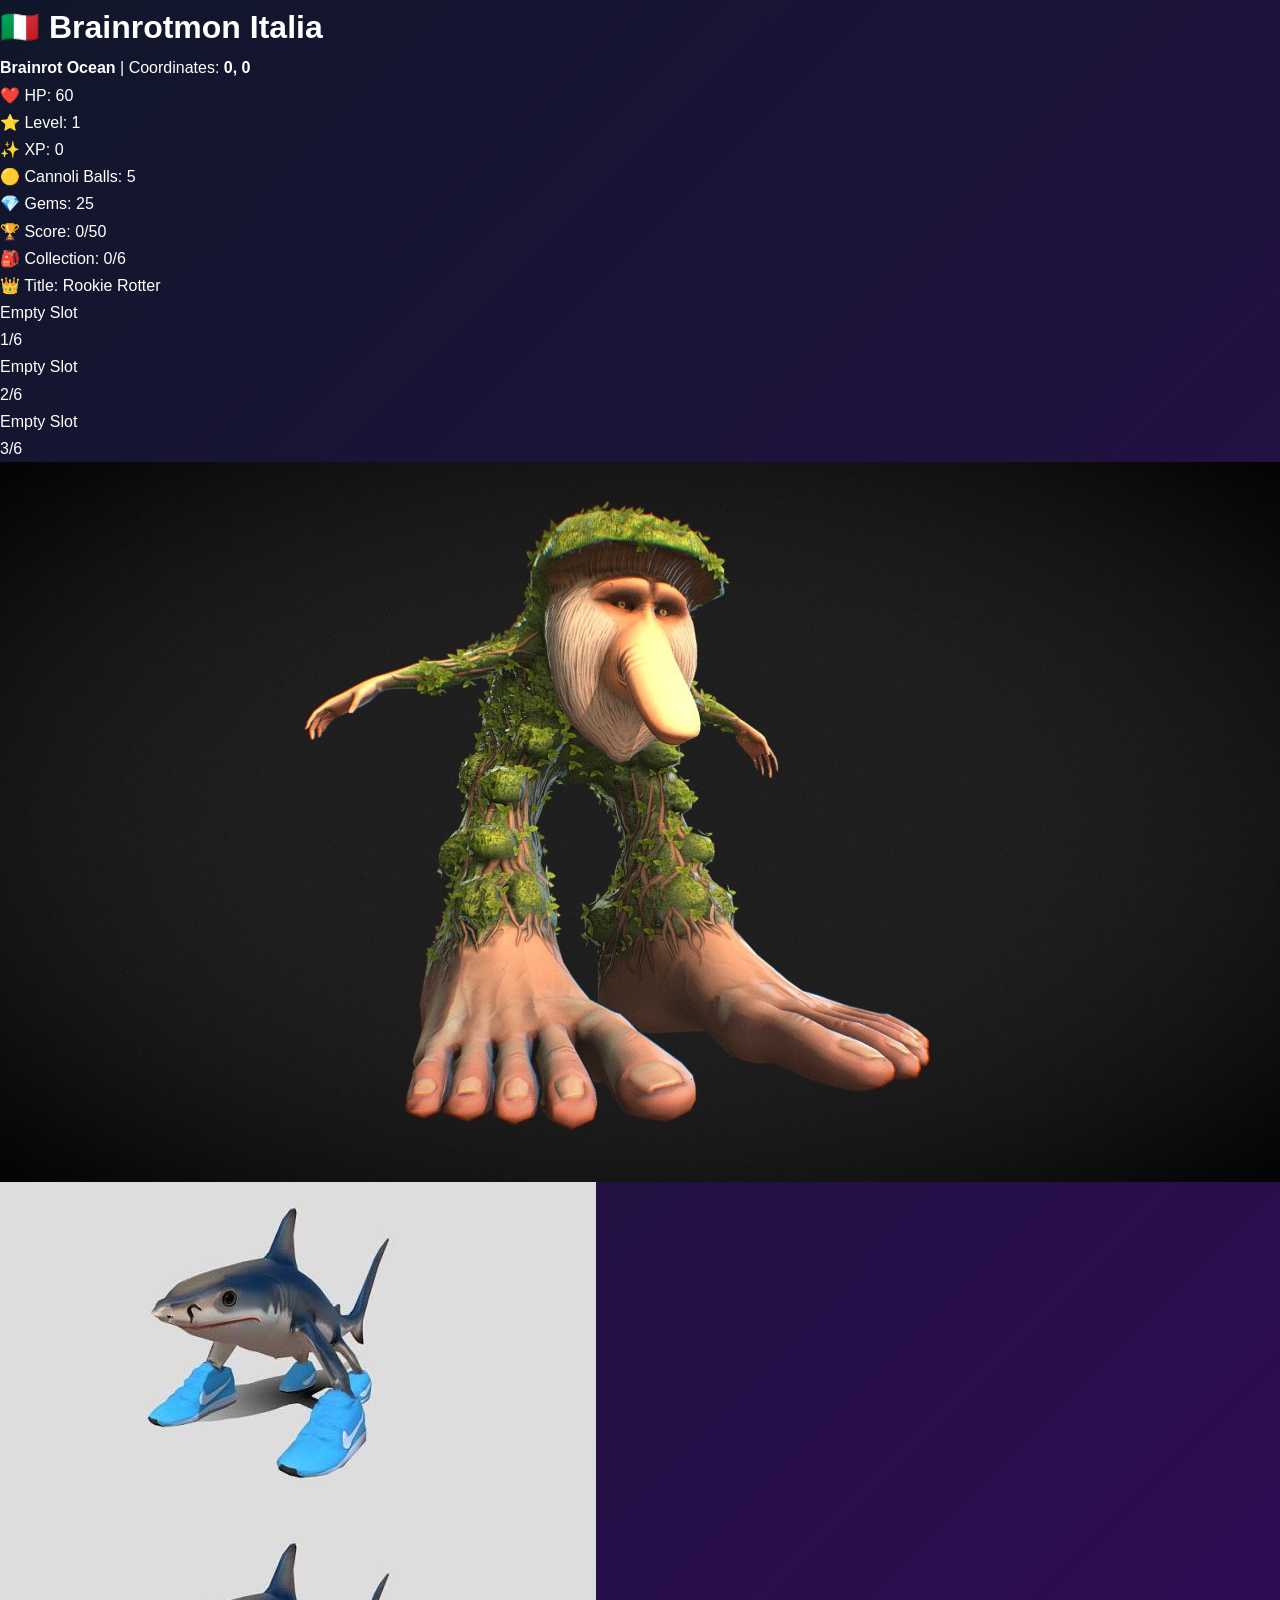
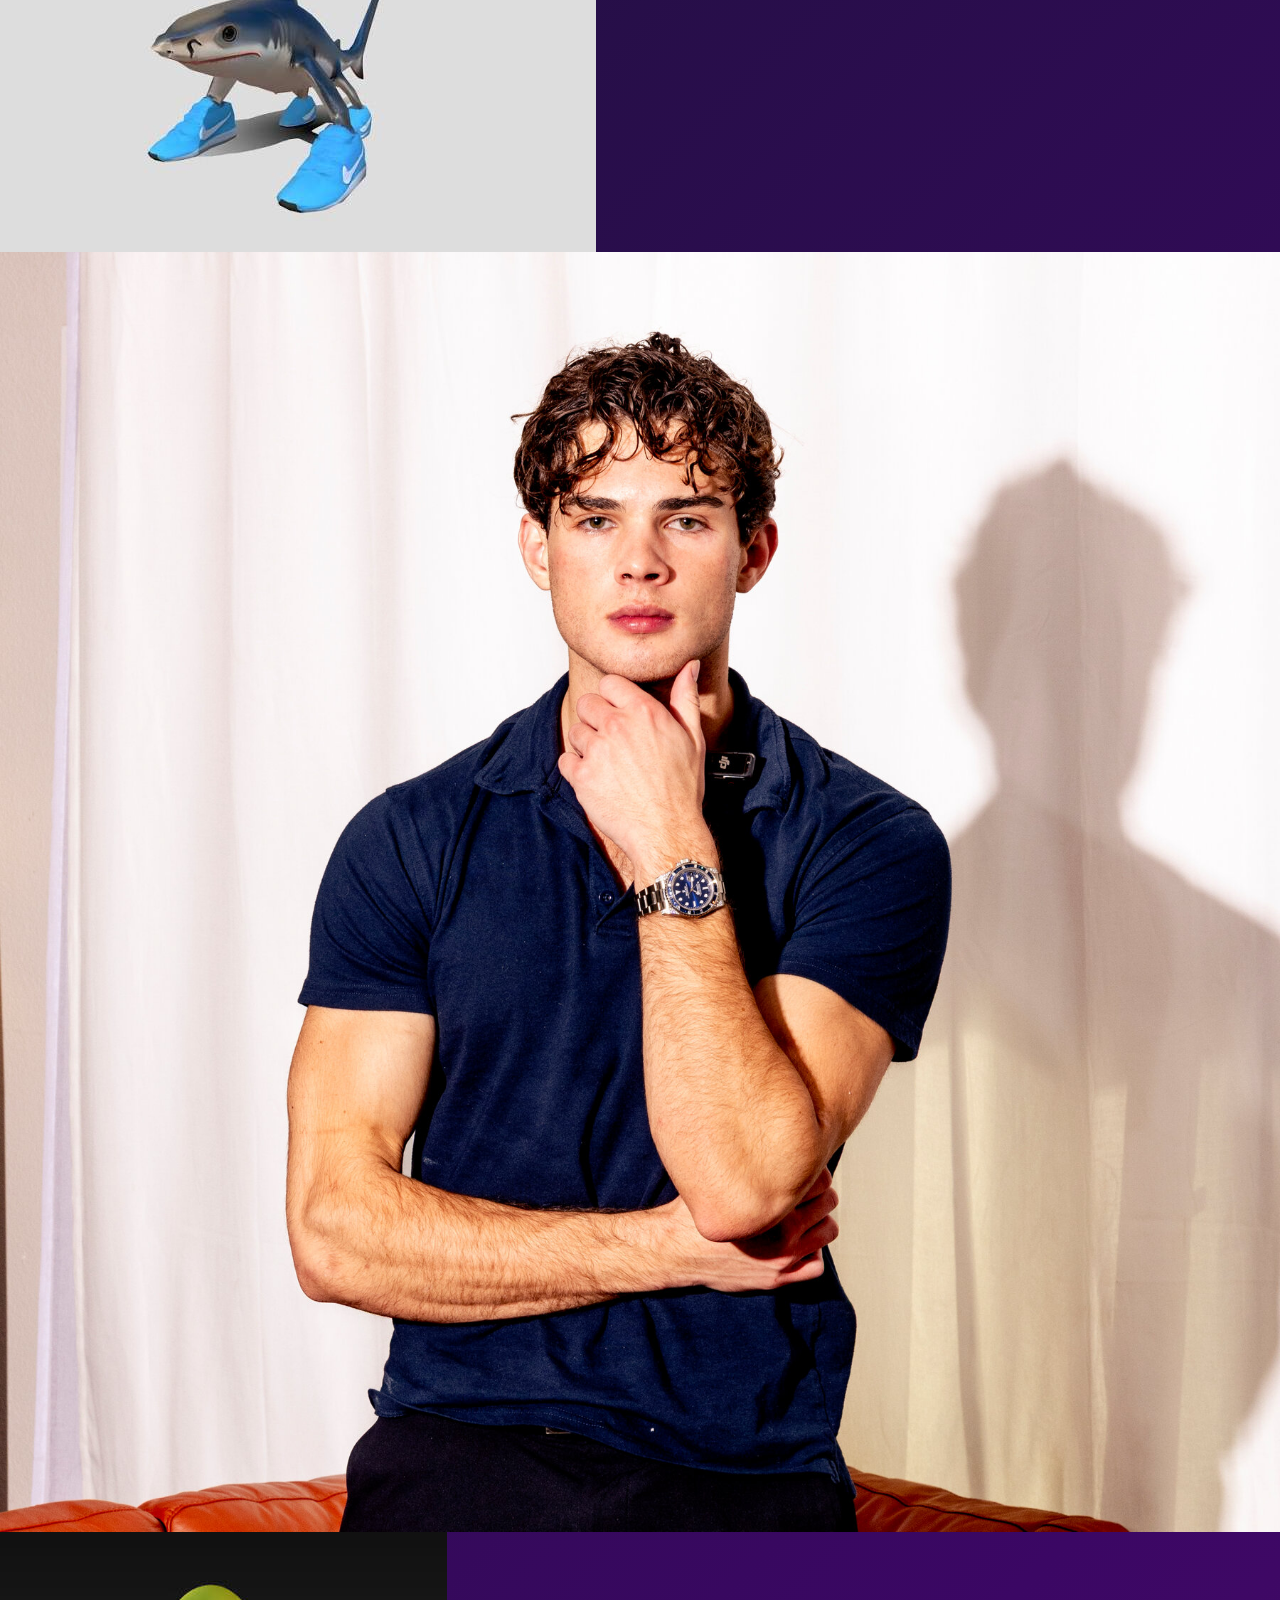
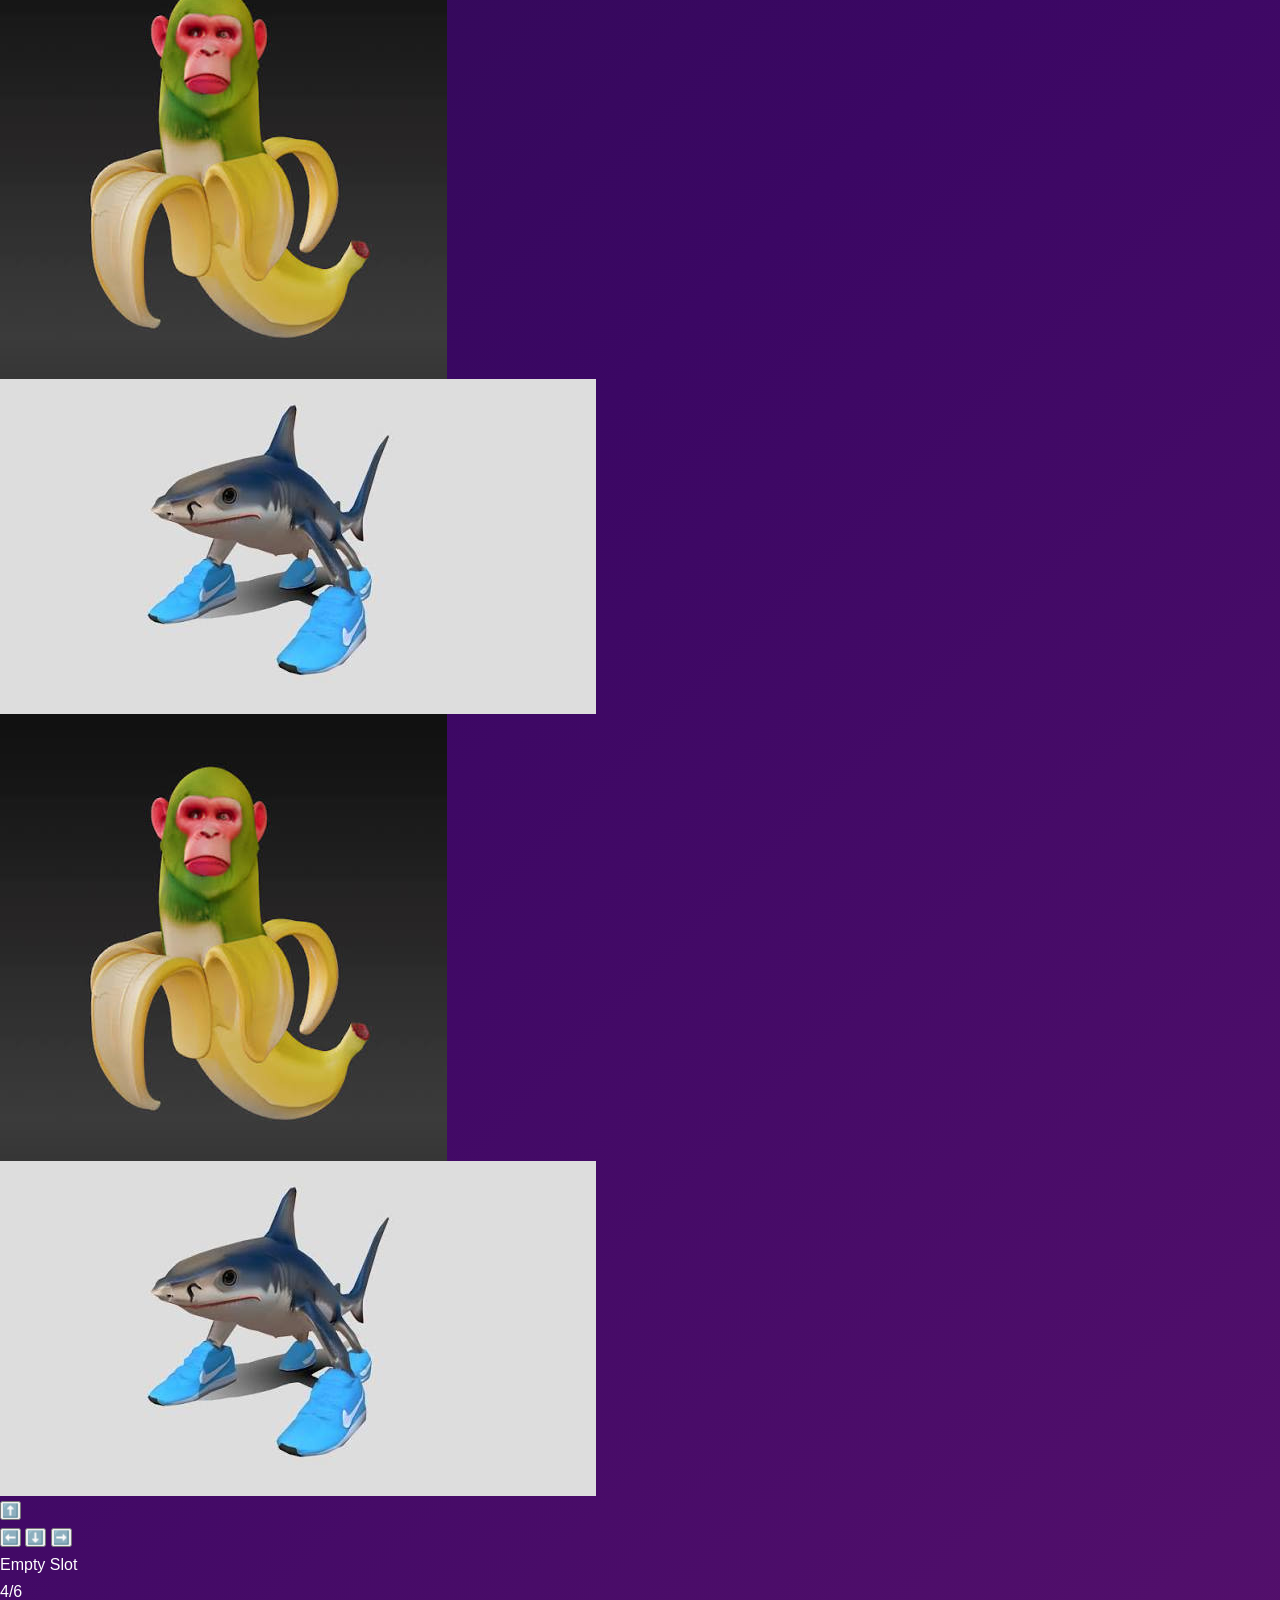
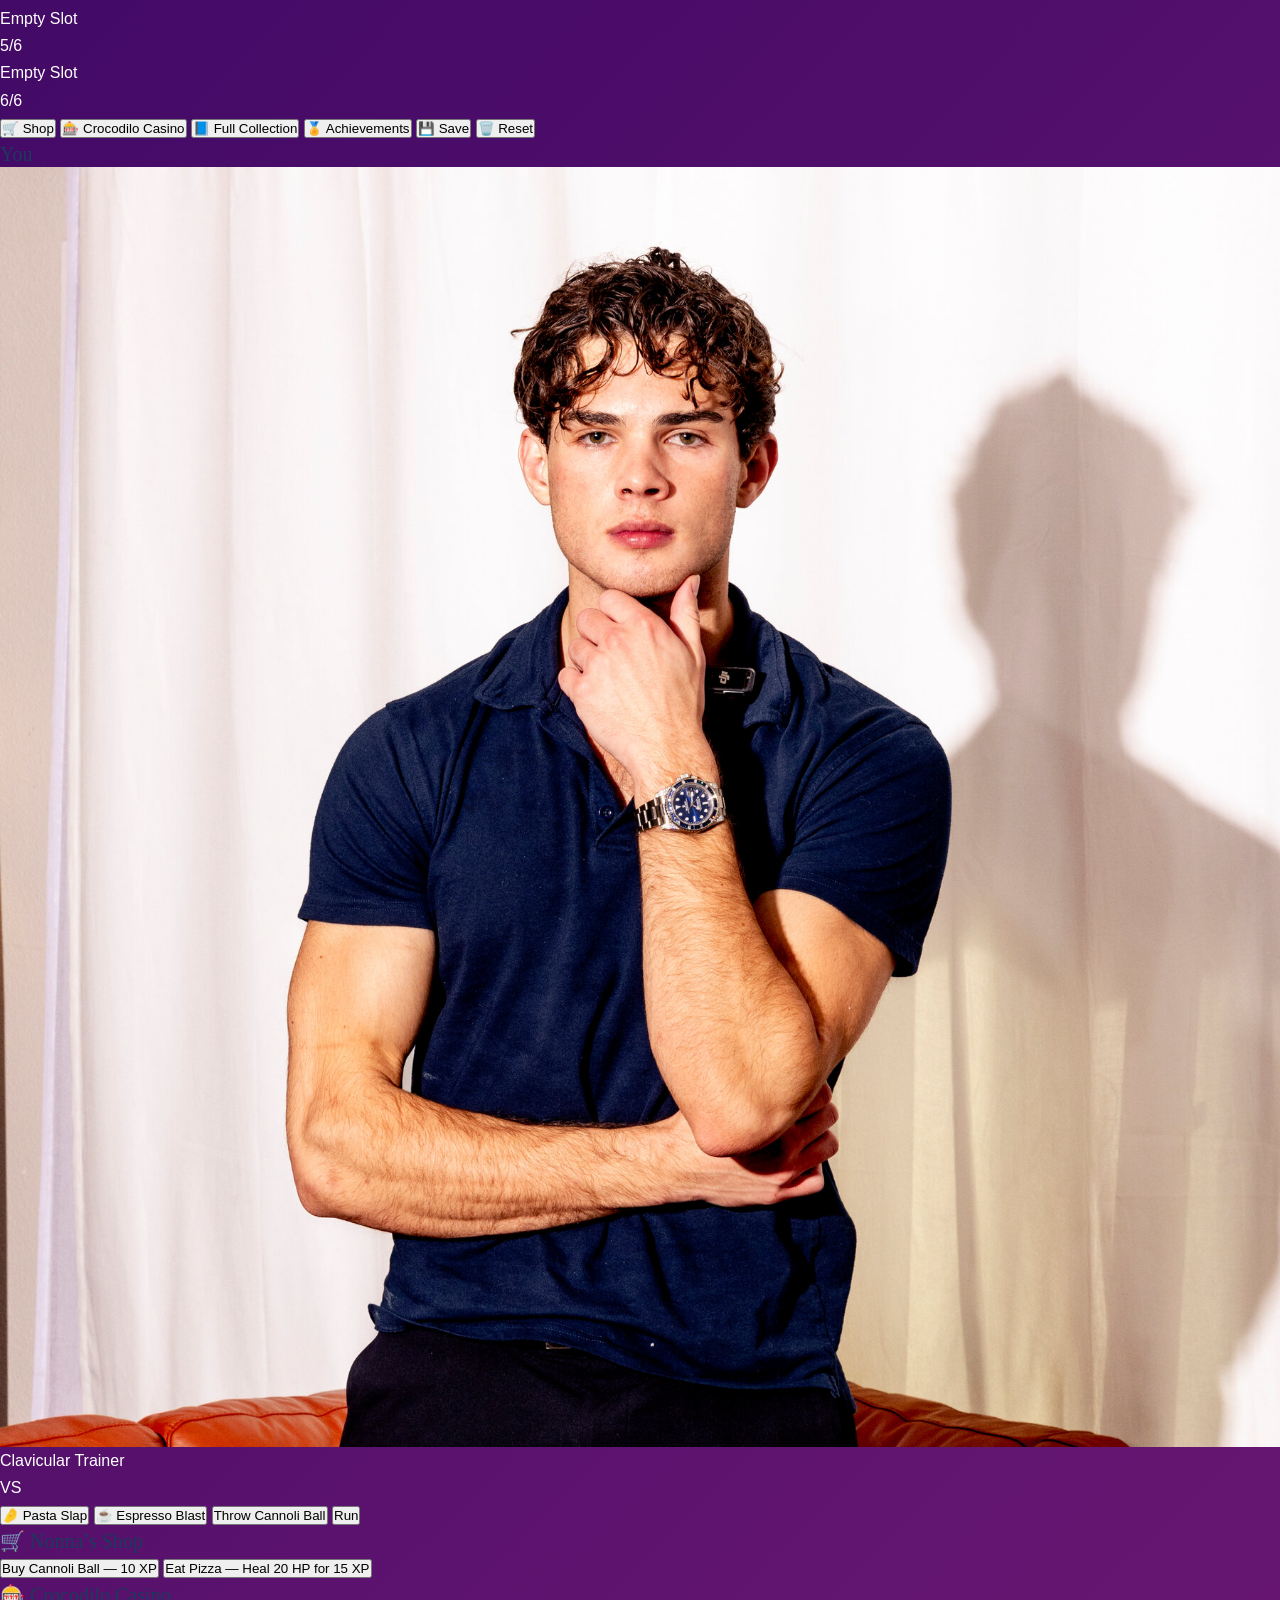
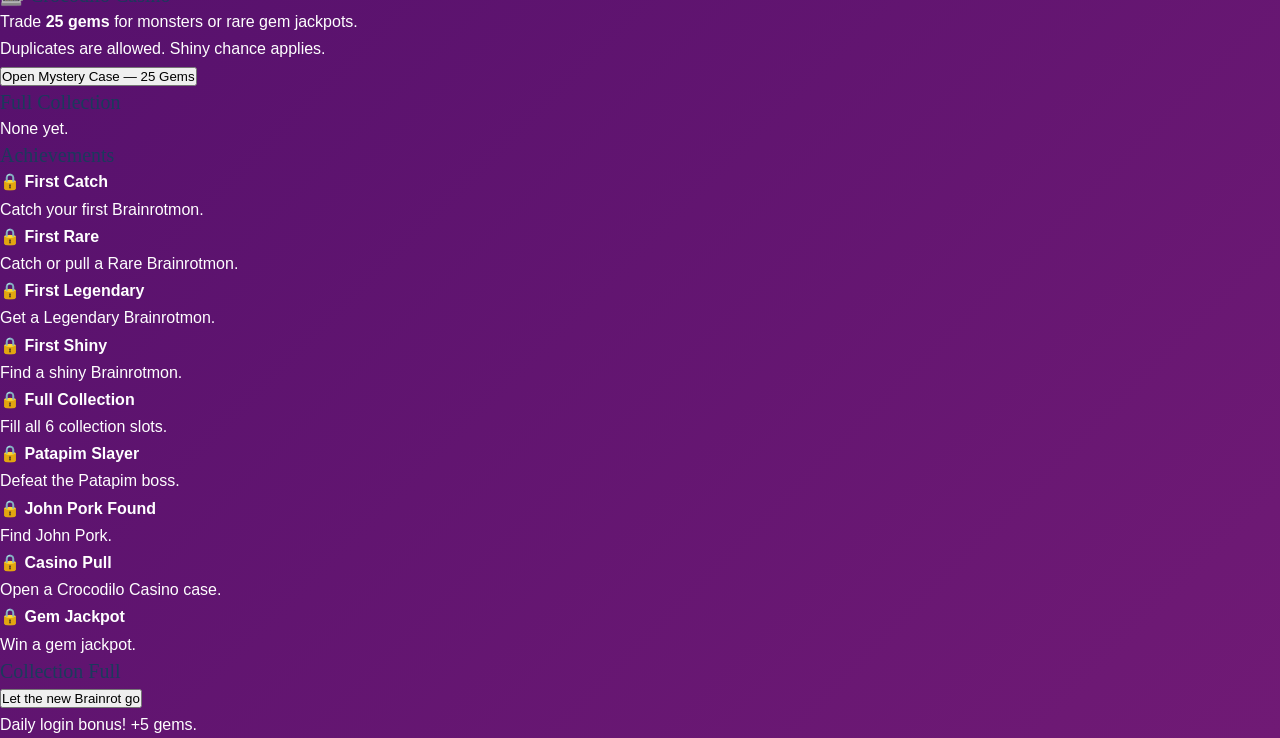
==== commit 013d1177: "Switch to brainrot css" ====
--- a/brainrot.html
+++ b/brainrot.html
@@ -1,8 +1,11 @@
 <!DOCTYPE html>
 <html>
 <head>
+  <meta charset="UTF-8">
+  <meta name="viewport" content="width=device-width, initial-scale=1.0">
   <title>Brainrotmon Italia</title>
-  <link rel="stylesheet" href="styles.css">
+
+  <link rel="stylesheet" href="brainrot.css">
 </head>
 
 <body>
--- a/brainrot.css
+++ b/brainrot.css
@@ -0,0 +1,541 @@
+/* BRAINROTMON CSS TEST */
+
+body {
+  background: linear-gradient(
+    135deg,
+    #10172a,
+    #3b0764,
+    #701a75
+  ) !important;
+
+  color: white !important;
+  min-height: 100vh;
+}/* =====================
+   CSS VARIABLES
+   ===================== */
+:root {
+  --navy:       #1B3A5C;
+  --navy-deep:  #122840;
+  --blush:      #F2EBE4;
+  --blush-dark: #E8DDD4;
+  --white:      #FFFFFF;
+  --cream:      #FAFAF7;
+  --charcoal:   #2C2C2C;
+  --mid:        #6B7280;
+  --accent:     #1B3A5C;
+  --font-display: 'Cormorant Garamond', Georgia, serif;
+  --font-body:    'DM Sans', sans-serif;
+}
+
+/* =====================
+   RESET & BASE
+   ===================== */
+*, *::before, *::after { box-sizing: border-box; margin: 0; padding: 0; }
+
+html { scroll-behavior: smooth; }
+
+body {
+  font-family: var(--font-body);
+  color: var(--charcoal);
+  background: var(--cream);
+  font-size: 16px;
+  line-height: 1.7;
+  -webkit-font-smoothing: antialiased;
+}
+
+img { display: block; max-width: 100%; }
+
+a { color: inherit; text-decoration: none; }
+
+ul { list-style: none; }
+
+/* =====================
+   NAV
+   ===================== */
+nav {
+  position: fixed;
+  top: 0; left: 0; right: 0;
+  z-index: 100;
+  display: flex;
+  align-items: center;
+  justify-content: space-between;
+  padding: 1.1rem 3rem;
+  background: rgba(27, 58, 92, 0.97);
+  backdrop-filter: blur(8px);
+}
+
+.nav-name {
+  font-family: var(--font-display);
+  font-size: 1.4rem;
+  font-weight: 600;
+  color: var(--white);
+  letter-spacing: 0.08em;
+}
+
+.nav-links {
+  display: flex;
+  gap: 2.2rem;
+}
+
+.nav-links a {
+  font-size: 0.82rem;
+  font-weight: 400;
+  letter-spacing: 0.12em;
+  text-transform: uppercase;
+  color: rgba(255,255,255,0.75);
+  transition: color 0.2s;
+}
+
+.nav-links a:hover { color: var(--white); }
+
+/* =====================
+   HERO
+   ===================== */
+.hero {
+  min-height: 100vh;
+  background: var(--navy);
+  display: flex;
+  align-items: center;
+  position: relative;
+  overflow: hidden;
+  padding: 0 3rem;
+}
+
+.hero-deco {
+  position: absolute;
+  right: -80px;
+  top: 50%;
+  transform: translateY(-50%);
+  width: 520px;
+  height: 520px;
+  border-radius: 50%;
+  background: rgba(242, 235, 228, 0.06);
+  pointer-events: none;
+}
+
+.hero-deco::before {
+  content: '';
+  position: absolute;
+  inset: 40px;
+  border-radius: 50%;
+  border: 1px solid rgba(242, 235, 228, 0.08);
+}
+
+.hero-inner {
+  max-width: 700px;
+  animation: fadeUp 0.9s ease both;
+}
+
+@keyframes fadeUp {
+  from { opacity: 0; transform: translateY(24px); }
+  to   { opacity: 1; transform: translateY(0); }
+}
+
+.hero-eyebrow {
+  font-size: 0.8rem;
+  letter-spacing: 0.18em;
+  text-transform: uppercase;
+  color: rgba(242, 235, 228, 0.6);
+  margin-bottom: 1.2rem;
+}
+
+.hero-name {
+  font-family: var(--font-display);
+  font-size: clamp(4rem, 9vw, 7.5rem);
+  font-weight: 300;
+  line-height: 0.95;
+  color: var(--white);
+  margin-bottom: 1.4rem;
+}
+
+.hero-name em {
+  font-style: italic;
+  color: var(--blush);
+}
+
+.hero-sub {
+  font-size: 0.9rem;
+  letter-spacing: 0.1em;
+  color: rgba(255,255,255,0.55);
+  margin-bottom: 2.4rem;
+  text-transform: uppercase;
+}
+
+.hero-cta {
+  display: flex;
+  gap: 1rem;
+  flex-wrap: wrap;
+}
+
+.btn-primary {
+  display: inline-block;
+  padding: 0.75rem 2rem;
+  background: var(--blush);
+  color: var(--navy);
+  font-size: 0.82rem;
+  font-weight: 500;
+  letter-spacing: 0.1em;
+  text-transform: uppercase;
+  transition: background 0.2s, color 0.2s;
+}
+
+.btn-primary:hover {
+  background: var(--white);
+}
+
+.btn-secondary {
+  display: inline-block;
+  padding: 0.75rem 2rem;
+  border: 1px solid rgba(255,255,255,0.3);
+  color: rgba(255,255,255,0.8);
+  font-size: 0.82rem;
+  font-weight: 400;
+  letter-spacing: 0.1em;
+  text-transform: uppercase;
+  transition: border-color 0.2s, color 0.2s;
+}
+
+.btn-secondary:hover {
+  border-color: var(--blush);
+  color: var(--blush);
+}
+
+/* =====================
+   SECTION SHELLS
+   ===================== */
+.section { padding: 6rem 3rem; }
+
+.section-light { background: var(--cream); }
+.section-blush { background: var(--blush); }
+.section-navy  { background: var(--navy); }
+
+.container { max-width: 1060px; margin: 0 auto; }
+
+.two-col {
+  display: grid;
+  grid-template-columns: 160px 1fr;
+  gap: 3rem;
+}
+
+.col-label { padding-top: 0.3rem; }
+
+/* =====================
+   LABELS & HEADINGS
+   ===================== */
+.label {
+  font-size: 0.72rem;
+  letter-spacing: 0.2em;
+  text-transform: uppercase;
+  color: var(--navy);
+  font-weight: 500;
+}
+
+.label-light { color: rgba(242,235,228,0.55); }
+
+.section-header { margin-bottom: 3rem; }
+.section-header .label { display: block; margin-bottom: 0.5rem; }
+
+h2 {
+  font-family: var(--font-display);
+  font-size: clamp(2rem, 4vw, 3rem);
+  font-weight: 400;
+  line-height: 1.1;
+  color: var(--navy);
+}
+
+h2.light { color: var(--white); }
+
+h3 {
+  font-family: var(--font-display);
+  font-size: 1.25rem;
+  font-weight: 500;
+  color: var(--navy);
+  line-height: 1.3;
+}
+
+/* =====================
+   ABOUT
+   ===================== */
+.about-text {
+  font-size: 1.05rem;
+  line-height: 1.8;
+  color: var(--charcoal);
+  margin-bottom: 2rem;
+  max-width: 620px;
+}
+
+.skills-grid {
+  display: flex;
+  flex-wrap: wrap;
+  gap: 0.5rem;
+}
+
+.skill-tag {
+  padding: 0.35rem 0.9rem;
+  border: 1px solid rgba(27,58,92,0.25);
+  font-size: 0.78rem;
+  letter-spacing: 0.06em;
+  color: var(--navy);
+  background: transparent;
+  transition: background 0.2s, color 0.2s;
+}
+
+.skill-tag:hover {
+  background: var(--navy);
+  color: var(--white);
+}
+
+/* =====================
+   EXPERIENCE CARDS
+   ===================== */
+.cards {
+  display: grid;
+  grid-template-columns: 1fr 1fr;
+  gap: 1.5rem;
+}
+
+.card {
+  background: var(--white);
+  padding: 1.8rem 2rem;
+  border-left: 3px solid var(--navy);
+  transition: transform 0.2s, box-shadow 0.2s;
+}
+
+.card:hover {
+  transform: translateY(-3px);
+  box-shadow: 0 8px 24px rgba(27,58,92,0.1);
+}
+
+.card-top {
+  display: flex;
+  justify-content: space-between;
+  align-items: flex-start;
+  gap: 1rem;
+  margin-bottom: 1rem;
+}
+
+.card-role {
+  font-size: 0.82rem;
+  letter-spacing: 0.06em;
+  color: var(--mid);
+  margin-top: 0.2rem;
+}
+
+.card-date {
+  font-size: 0.75rem;
+  color: var(--mid);
+  white-space: nowrap;
+  margin-top: 0.25rem;
+}
+
+.card ul {
+  list-style: disc;
+  padding-left: 1.2rem;
+}
+
+.card li {
+  font-size: 0.88rem;
+  color: var(--charcoal);
+  line-height: 1.65;
+  margin-bottom: 0.3rem;
+}
+
+/* =====================
+   RESEARCH
+   ===================== */
+.research-grid {
+  display: grid;
+  grid-template-columns: repeat(3, 1fr);
+  gap: 1.5rem;
+  margin-bottom: 2.5rem;
+}
+
+.research-card {
+  border: 1px solid rgba(242,235,228,0.2);
+  padding: 1.8rem;
+  transition: background 0.2s;
+}
+
+.research-card:hover {
+  background: rgba(242,235,228,0.05);
+}
+
+.research-venue {
+  font-size: 0.72rem;
+  letter-spacing: 0.14em;
+  text-transform: uppercase;
+  color: rgba(242,235,228,0.5);
+  margin-bottom: 0.7rem;
+}
+
+.research-title {
+  font-family: var(--font-display);
+  font-size: 1.1rem;
+  font-weight: 400;
+  font-style: italic;
+  color: var(--blush);
+  line-height: 1.4;
+}
+
+.research-note {
+  border-top: 1px solid rgba(242,235,228,0.15);
+  padding-top: 2rem;
+}
+
+.research-note p {
+  font-size: 0.9rem;
+  color: rgba(242,235,228,0.6);
+  max-width: 680px;
+  line-height: 1.75;
+}
+
+/* =====================
+   LEADERSHIP
+   ===================== */
+.leadership-grid {
+  display: grid;
+  grid-template-columns: 1fr 1fr;
+  gap: 2.5rem 3rem;
+}
+
+.leadership-item h3 {
+  margin-bottom: 0.3rem;
+}
+
+.leadership-role {
+  font-size: 0.78rem;
+  letter-spacing: 0.08em;
+  text-transform: uppercase;
+  color: var(--mid);
+  margin-bottom: 0.7rem;
+}
+
+.leadership-item p:last-child {
+  font-size: 0.9rem;
+  color: var(--charcoal);
+  line-height: 1.7;
+}
+
+/* =====================
+   EDUCATION
+   ===================== */
+.edu-item { margin-bottom: 0.5rem; }
+
+.edu-degree {
+  font-size: 0.88rem;
+  color: var(--mid);
+  margin-top: 0.3rem;
+  margin-bottom: 0.4rem;
+}
+
+.edu-detail {
+  font-size: 0.85rem;
+  color: var(--charcoal);
+  margin-bottom: 0.4rem;
+}
+
+.edu-activities {
+  font-size: 0.8rem;
+  color: var(--mid);
+  letter-spacing: 0.03em;
+}
+
+.edu-divider {
+  height: 1px;
+  background: rgba(27,58,92,0.12);
+  margin: 1.8rem 0;
+}
+
+.certifications h3 { margin-bottom: 0.8rem; }
+
+.cert-list {
+  list-style: disc;
+  padding-left: 1.2rem;
+}
+
+.cert-list li {
+  font-size: 0.88rem;
+  color: var(--charcoal);
+  line-height: 1.7;
+}
+
+/* =====================
+   FOOTER
+   ===================== */
+.footer {
+  background: var(--navy-deep);
+  padding: 4rem 3rem 2rem;
+  color: var(--white);
+}
+
+.footer-inner {
+  display: flex;
+  justify-content: space-between;
+  align-items: flex-end;
+  gap: 2rem;
+  margin-bottom: 3rem;
+  flex-wrap: wrap;
+}
+
+.footer-name {
+  font-family: var(--font-display);
+  font-size: 2.5rem;
+  font-weight: 300;
+  color: var(--white);
+  line-height: 1;
+  margin-bottom: 0.4rem;
+}
+
+.footer-tagline {
+  font-size: 0.78rem;
+  letter-spacing: 0.12em;
+  text-transform: uppercase;
+  color: rgba(255,255,255,0.45);
+}
+
+.footer-links {
+  display: flex;
+  flex-direction: column;
+  align-items: flex-end;
+  gap: 0.5rem;
+}
+
+.footer-links a {
+  font-size: 0.88rem;
+  color: rgba(255,255,255,0.6);
+  transition: color 0.2s;
+}
+
+.footer-links a:hover { color: var(--blush); }
+
+.footer-copy {
+  font-size: 0.75rem;
+  color: rgba(255,255,255,0.25);
+  text-align: center;
+  border-top: 1px solid rgba(255,255,255,0.08);
+  padding-top: 1.5rem;
+}
+
+/* =====================
+   RESPONSIVE
+   ===================== */
+@media (max-width: 768px) {
+  nav { padding: 1rem 1.5rem; }
+  .nav-links { gap: 1.2rem; }
+  .nav-links a { font-size: 0.75rem; }
+
+  .hero { padding: 6rem 1.5rem 3rem; }
+  .section { padding: 4rem 1.5rem; }
+
+  .two-col {
+    grid-template-columns: 1fr;
+    gap: 1rem;
+  }
+
+  .cards { grid-template-columns: 1fr; }
+  .research-grid { grid-template-columns: 1fr; }
+  .leadership-grid { grid-template-columns: 1fr; }
+
+  .footer-inner { flex-direction: column; align-items: flex-start; }
+  .footer-links { align-items: flex-start; }
+}
